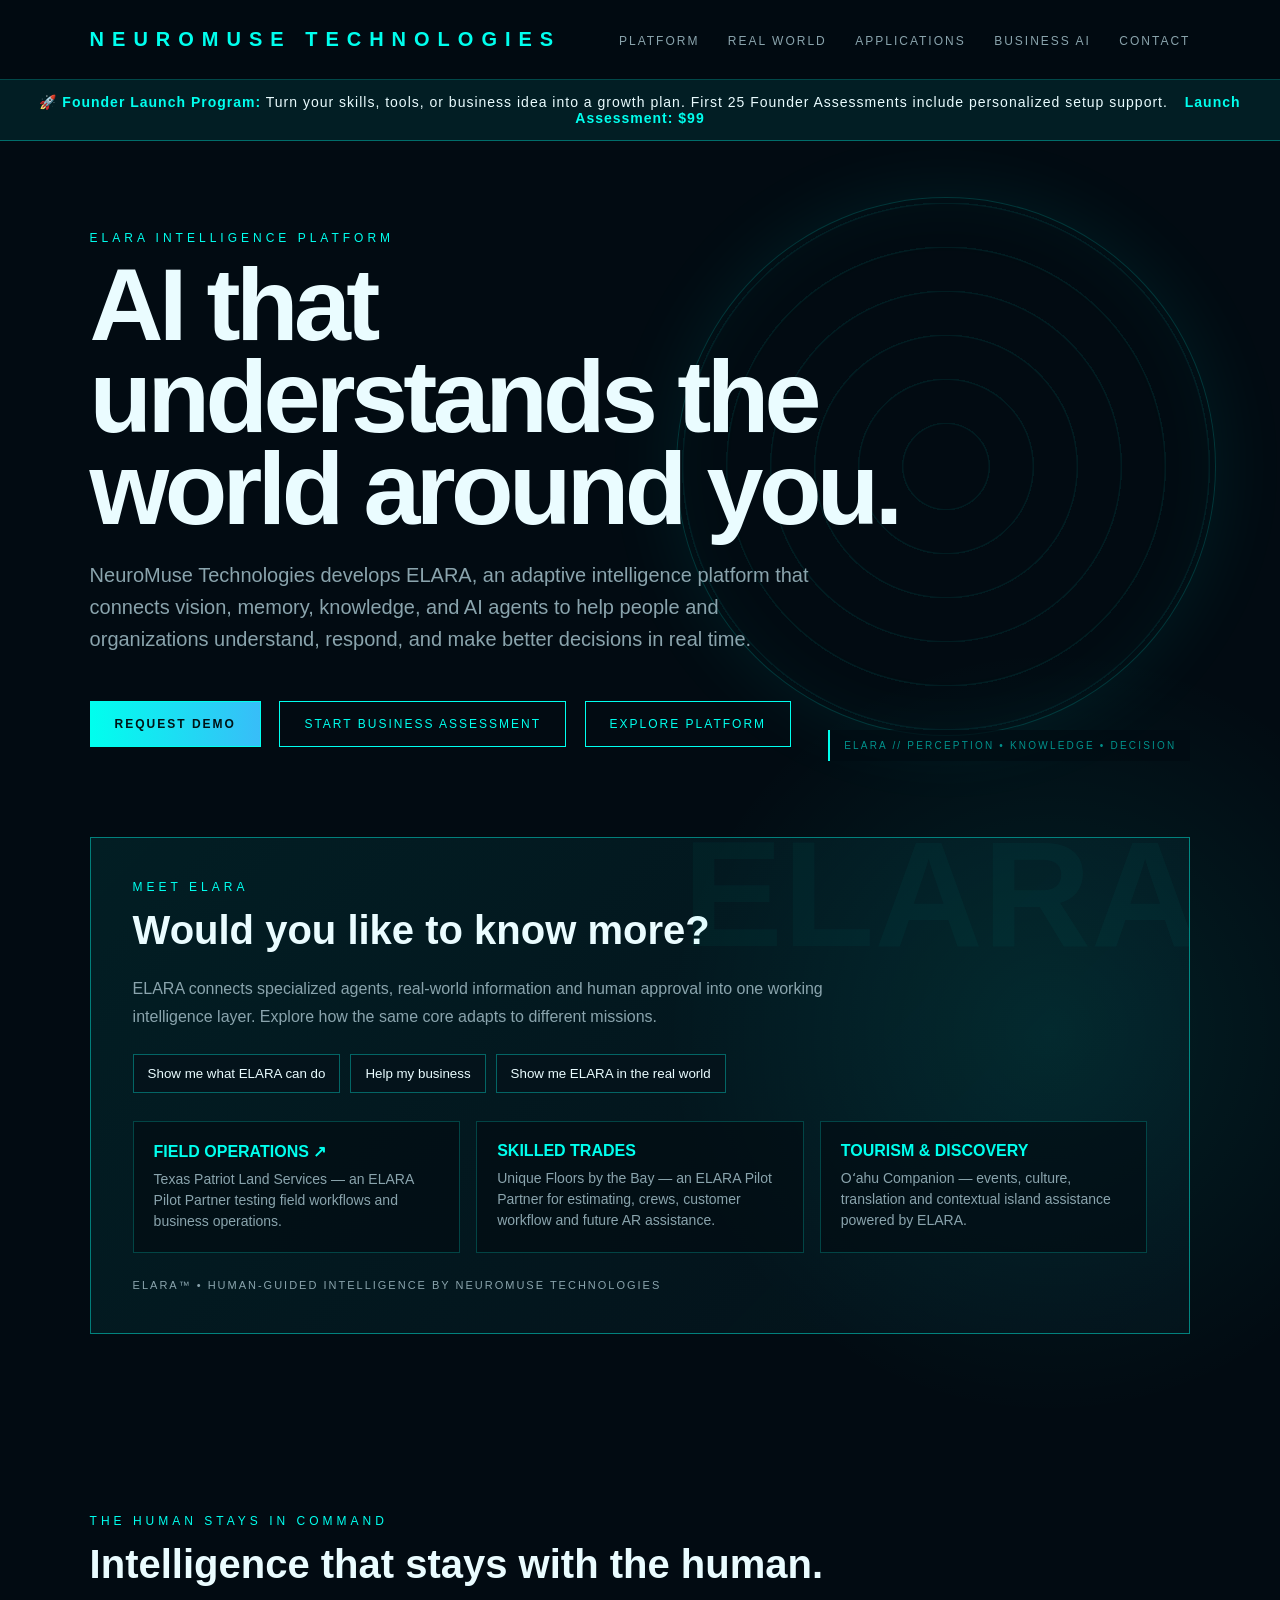
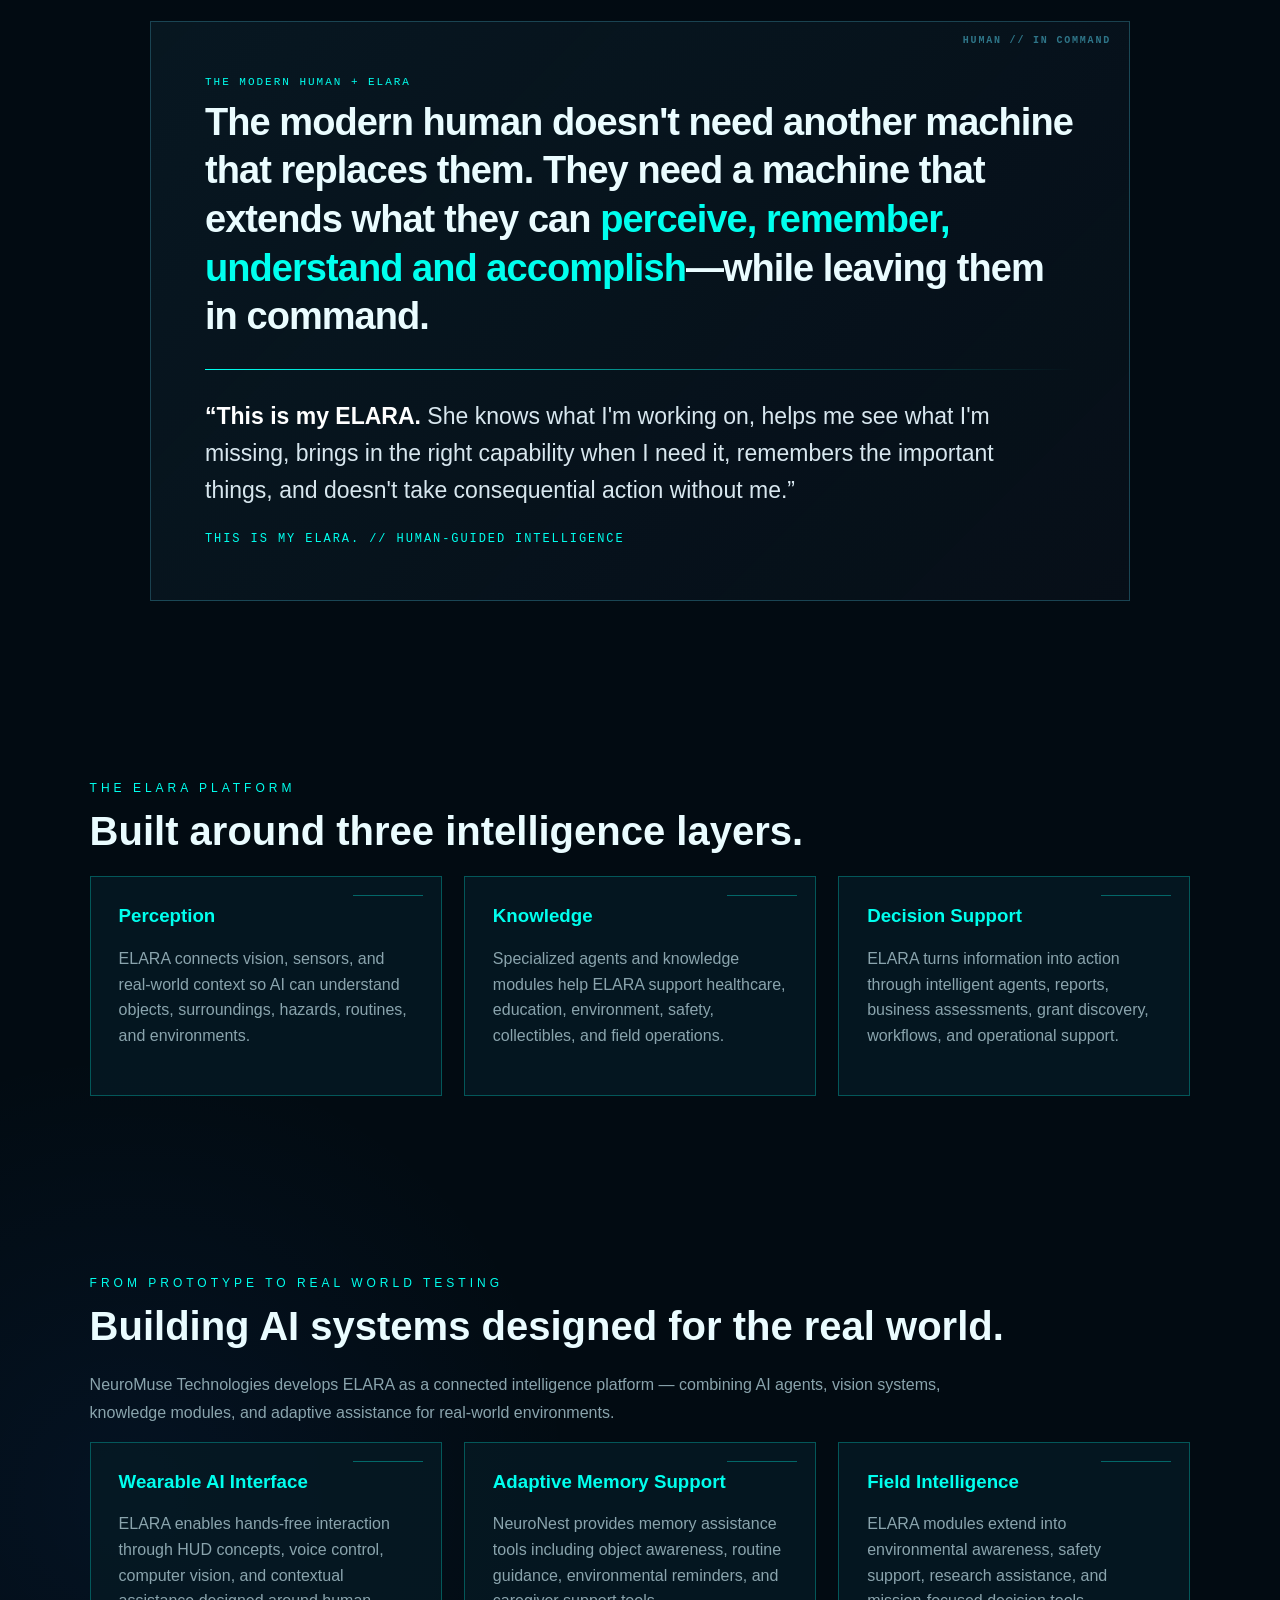
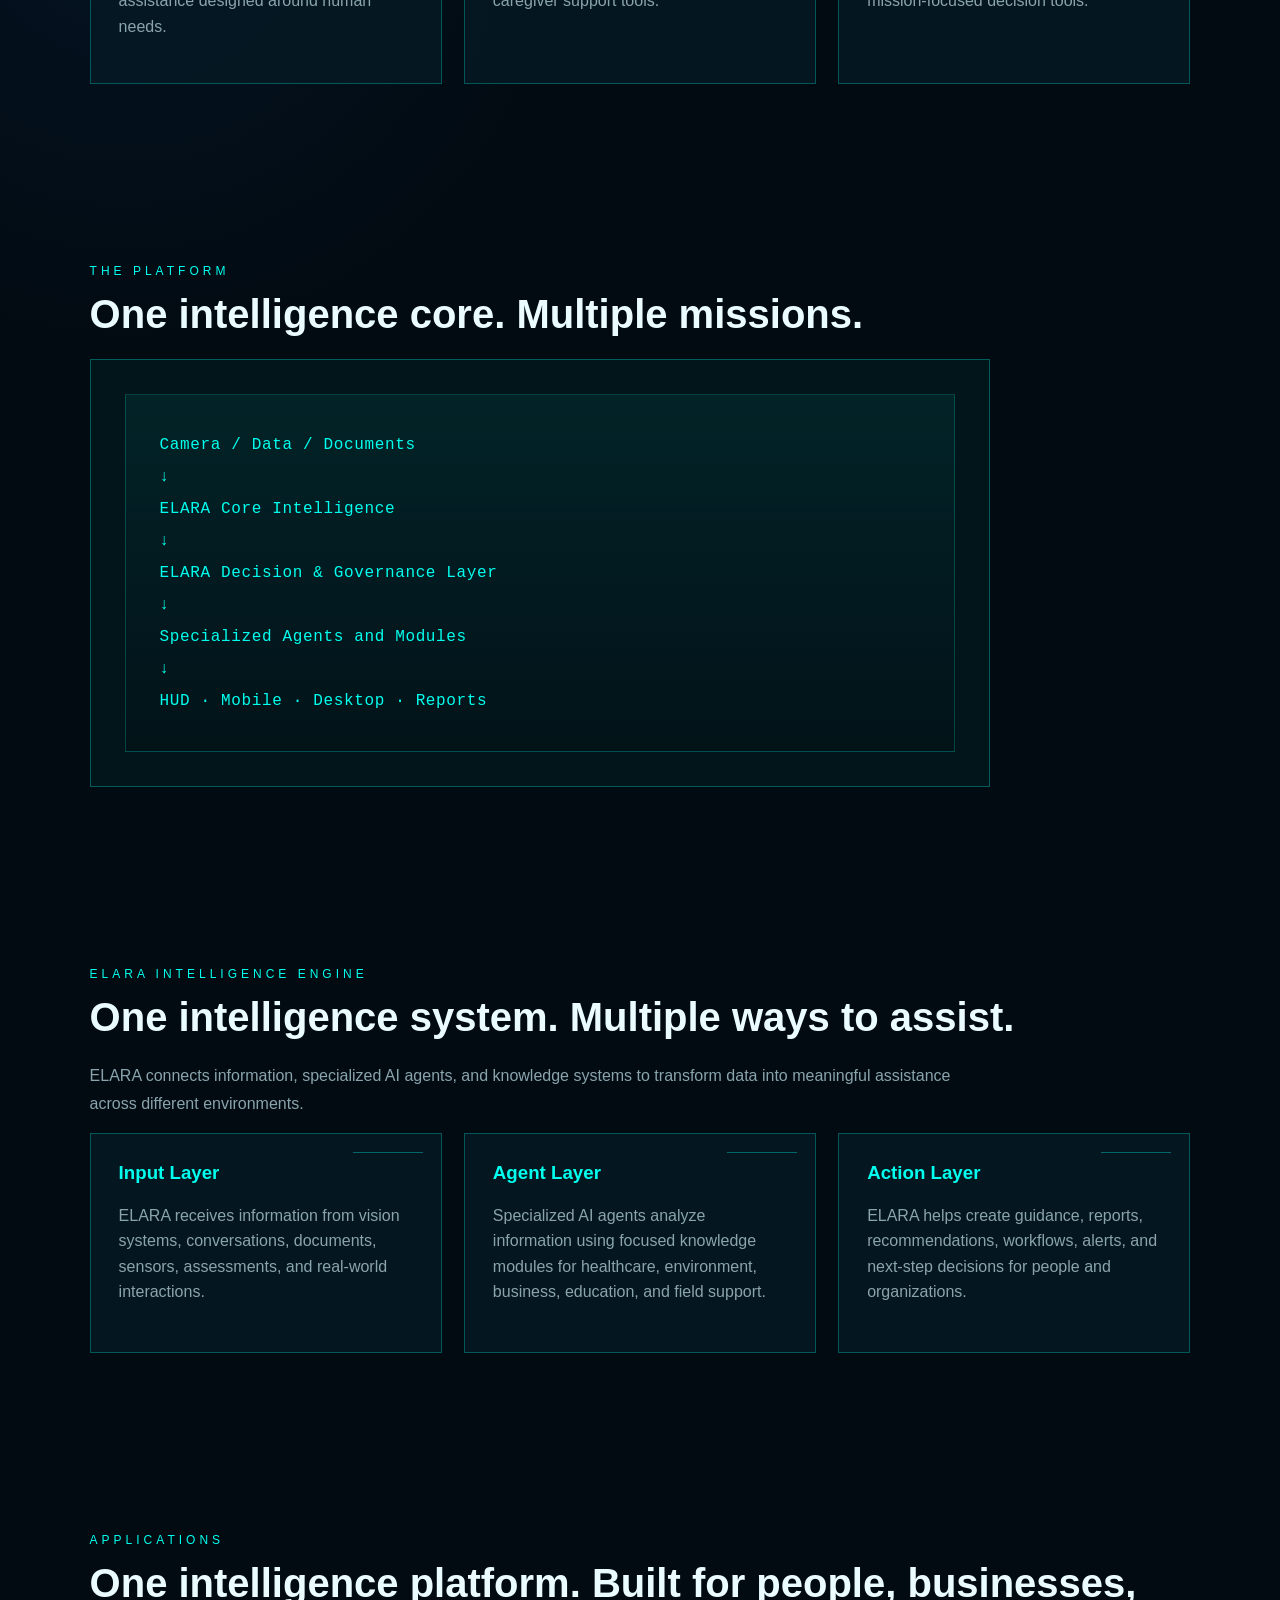
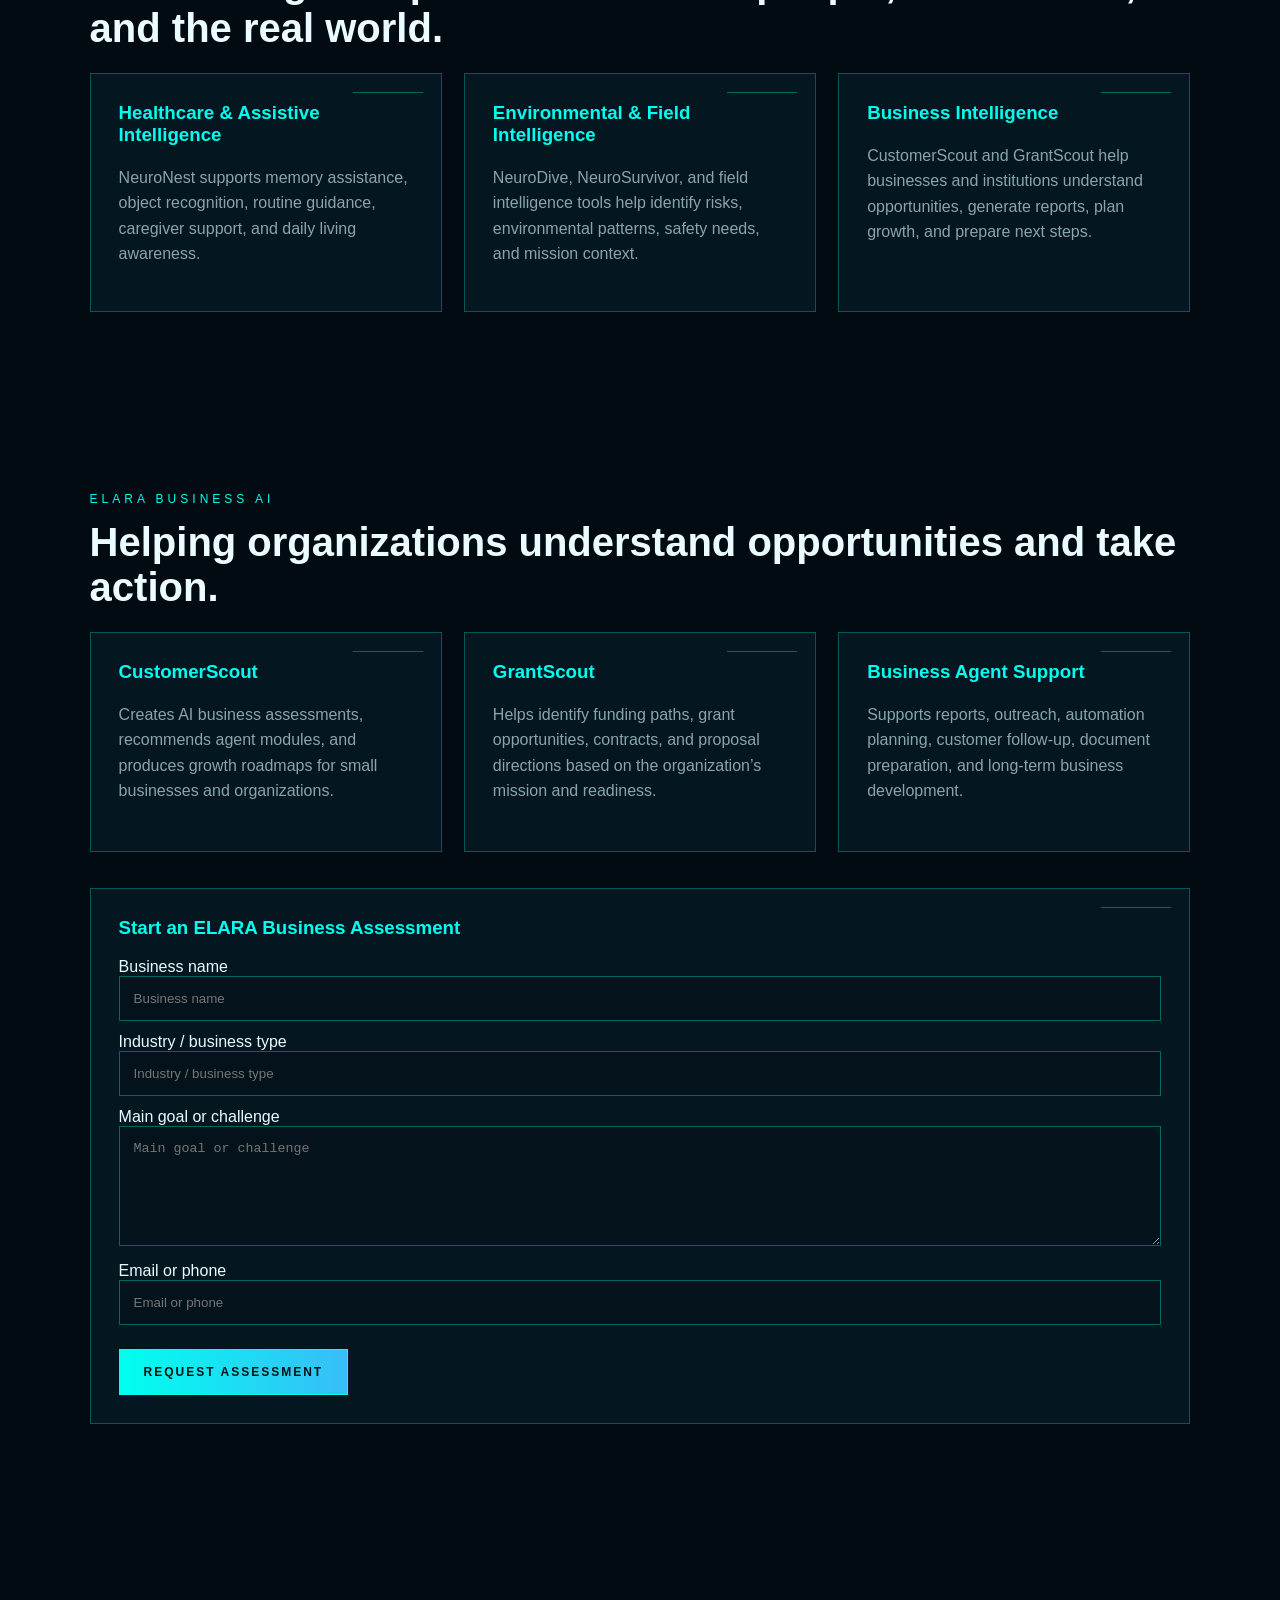
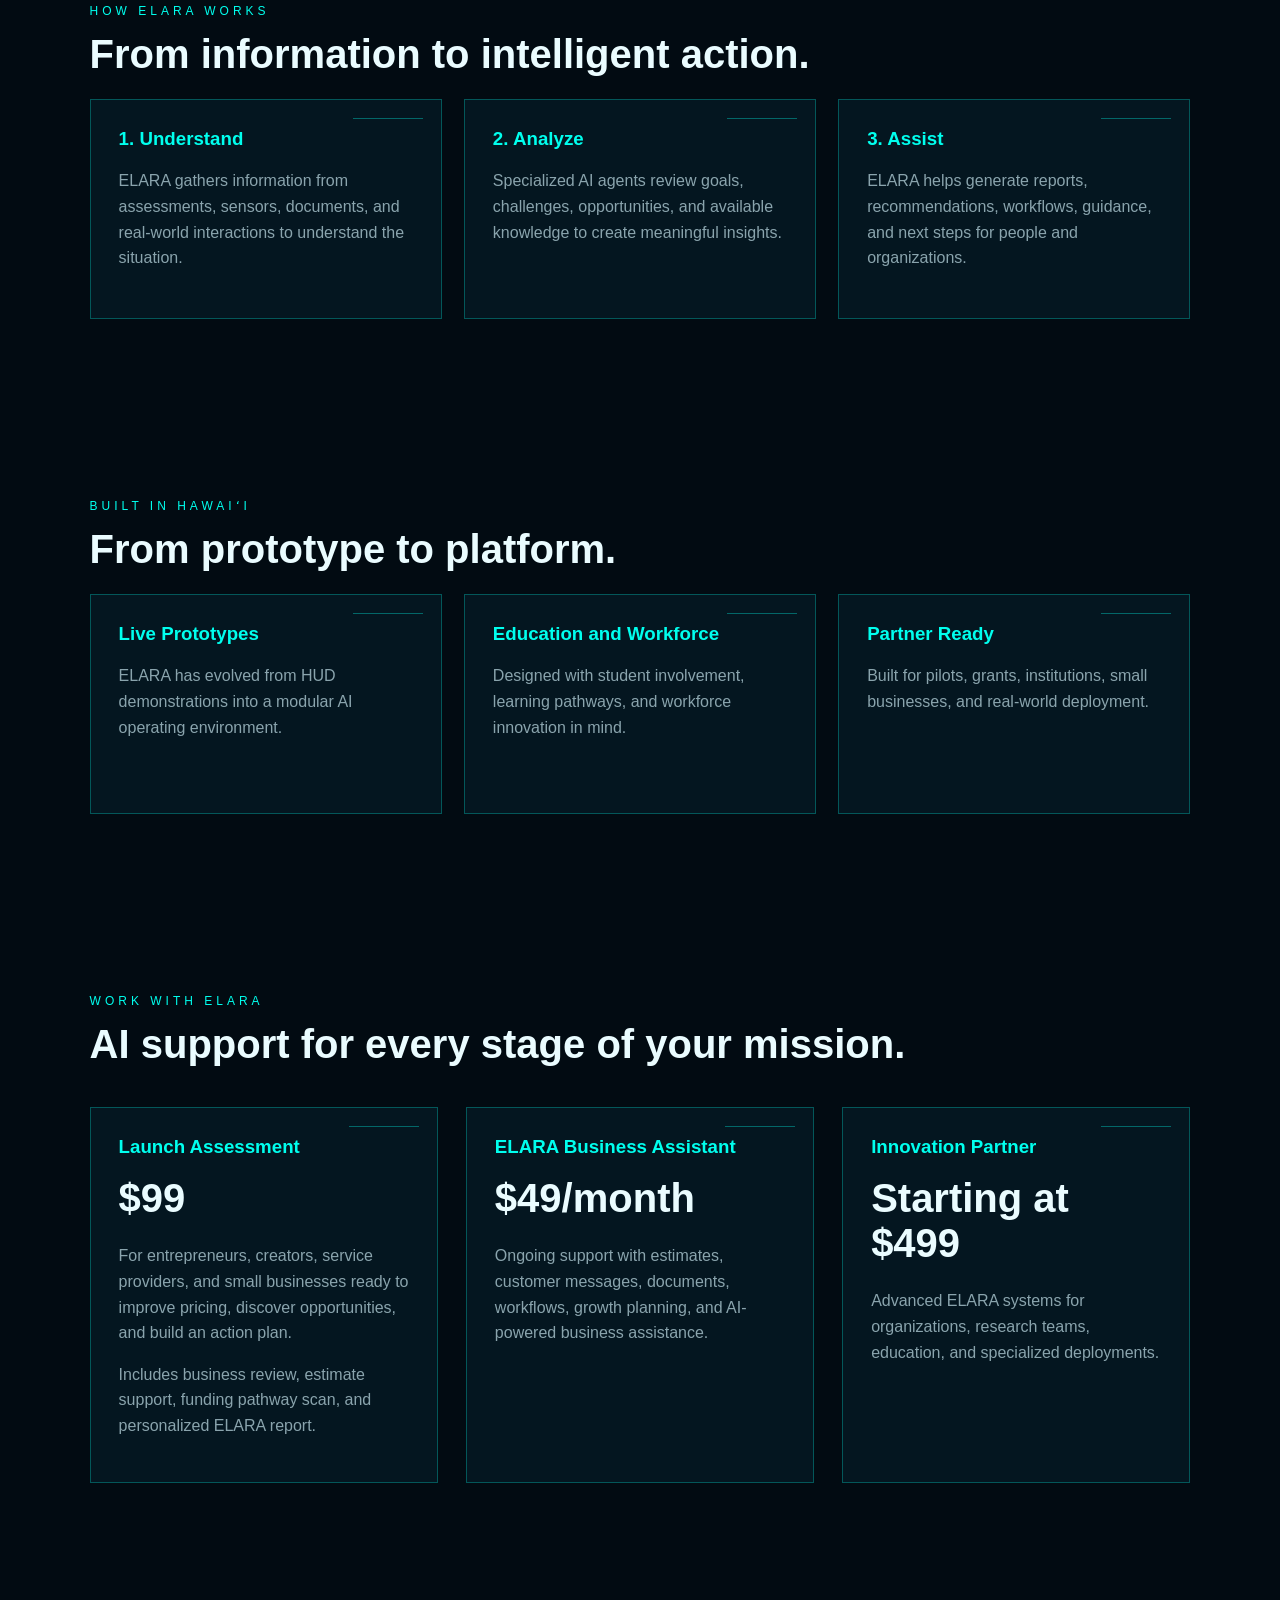
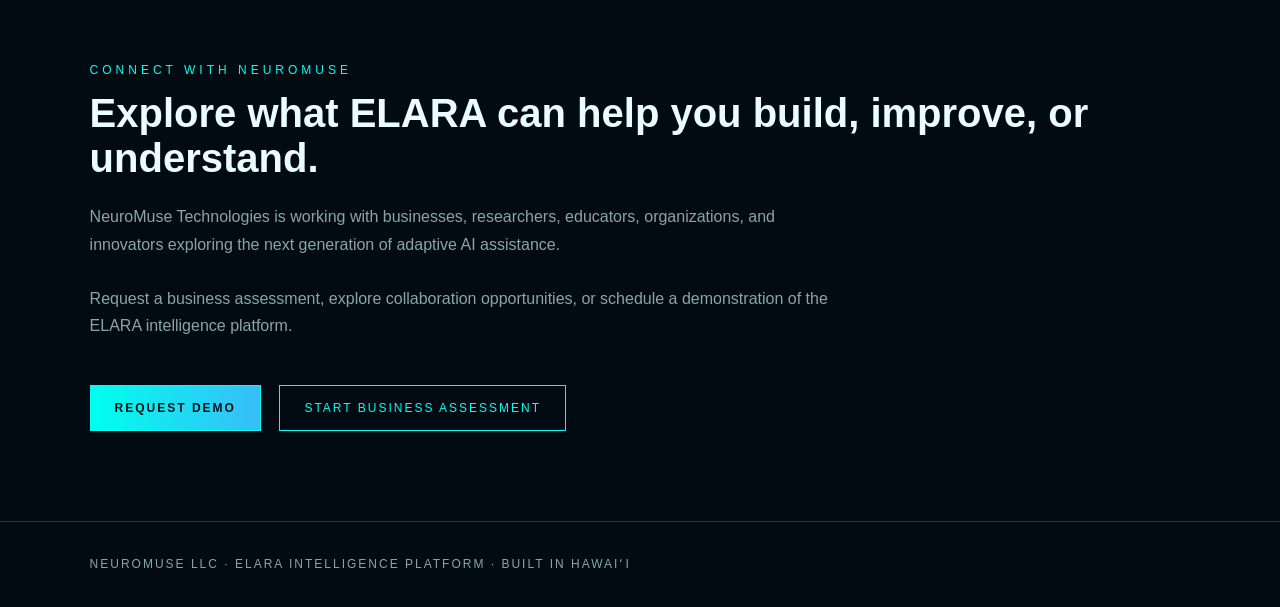
==== index.html @ 148433f9 "Fix NeuroMuse preview rendering artifacts" ====
<!DOCTYPE html>
<html lang="en">
<head>
<meta charset="UTF-8">
<meta name="viewport" content="width=device-width, initial-scale=1.0">
<title>NeuroMuse | ELARA Intelligence Platform</title>

<style>
:root {
  --bg:#020b12;
  --panel:#061923;
  --line:#00ffee;
  --text:#eafcff;
  --muted:#8aa4ad;
  --accent:#00ffee;
}

* {
  box-sizing:border-box;
}

body {
  margin:0;
  background:radial-gradient(circle at top,#082833,#020b12 55%);
  color:var(--text);
  font-family:Arial, sans-serif;
}

.launch-banner {
  background: rgba(0, 255, 238, 0.08);
  border-bottom: 1px solid rgba(0, 255, 238, 0.35);
  color: var(--text);
  padding: 14px 28px;
  font-size: 14px;
  letter-spacing: 1px;
  text-align: center;
}

.launch-banner strong {
  color: var(--accent);
}

.launch-banner a {
  color: var(--accent);
  margin-left: 12px;
  font-weight: 800;
  text-decoration: none;
}
  
header {
  padding:28px 7%;
  display:flex;
  justify-content:space-between;
  align-items:center;
  border-bottom:1px solid rgba(0,255,238,.25);
  background:rgba(2,11,18,.85);
  position:sticky;
  top:0;
  z-index:10;
}

.logo {
  color:var(--accent);
  font-weight:bold;
  letter-spacing:8px;
  font-size:20px;
}

nav a {
  color:var(--muted);
  text-decoration:none;
  margin-left:24px;
  font-size:12px;
  letter-spacing:2px;
}

section {
  padding:90px 7%;
}

.hero {
  min-height:80vh;
  display:flex;
  align-items:center;
}

.hero h1 {
  font-size:64px;
  line-height:1.05;
  max-width:900px;
  margin:0 0 24px;
}

.hero p {
  font-size:22px;
  color:var(--muted);
  max-width:780px;
  line-height:1.6;
}

.buttons {
  margin-top:34px;
}

.btn {
  display:inline-block;
  padding:15px 24px;
  border:1px solid var(--line);
  color:var(--accent);
  text-decoration:none;
  letter-spacing:2px;
  font-size:12px;
  margin-right:14px;
  margin-top:12px;
}

.btn.primary {
  background:linear-gradient(90deg,#00ffee,#38bdf8);
  color:#001316;
  font-weight:bold;
}

.eyebrow {
  color:var(--accent);
  letter-spacing:4px;
  font-size:12px;
  margin-bottom:14px;
}

h2 {
  font-size:40px;
  margin:0 0 22px;
}

.grid {
  display:grid;
  grid-template-columns:repeat(auto-fit,minmax(250px,1fr));
  gap:22px;
}

.cards {
  display: grid;
  grid-template-columns: repeat(3, 1fr);
  gap: 28px;
  margin-top: 40px;
}

@media (max-width: 900px) {
  .cards {
    grid-template-columns: 1fr;
  }
}
  
.card {
  background:rgba(6,25,35,.8);
  border:1px solid rgba(0,255,238,.28);
  padding:28px;
  min-height:220px;
}

.card h3 {
  color:var(--accent);
  margin-top:0;
}

.card p, .card li {
  color:var(--muted);
  line-height:1.6;
}

.platform {
  border:1px solid rgba(0,255,238,.3);
  padding:34px;
  background:rgba(0,255,238,.04);
  max-width:900px;
}

.flow {
  font-family:monospace;
  color:var(--accent);
  line-height:2;
  font-size:16px;
}

input, textarea {
  width:100%;
  padding:14px;
  margin-bottom:12px;
  background:#04131b;
  border:1px solid rgba(0,255,238,.35);
  color:white;
}

textarea {
  min-height:120px;
}

footer {
  padding:35px 7%;
  border-top:1px solid rgba(0,255,238,.25);
  color:var(--muted);
  font-size:12px;
  letter-spacing:2px;
}

@media(max-width:700px) {
  header{align-items:flex-start;gap:14px;flex-direction:column;padding:16px 5%}
  .logo{font-size:14px}
  nav{display:flex;width:100%;gap:8px;overflow-x:auto;padding-bottom:4px;scrollbar-width:none}
  nav::-webkit-scrollbar{display:none}
  nav a{flex:0 0 auto;font-size:10px;padding:8px 0}
  .launch-banner{padding:12px 5%;line-height:1.5}
  section{padding:64px 5%}
  .hero{min-height:68vh;padding-top:52px}
  .hero h1{font-size:clamp(44px,15vw,68px)}
  .buttons{display:flex;flex-direction:column;align-items:stretch;gap:10px}
  .btn{margin-right:0;text-align:center;width:100%;box-sizing:border-box}
}

/* ELARA public demo layer */
.elara-demo{margin:0 7% 90px;padding:42px;border:1px solid rgba(0,255,238,.45);background:linear-gradient(135deg,rgba(0,255,238,.08),rgba(56,189,248,.03));position:relative;overflow:hidden}
.elara-demo:before{content:"ELARA";position:absolute;right:-10px;top:-30px;font-size:150px;font-weight:900;color:rgba(0,255,238,.035)}
.elara-demo h2{max-width:760px}.elara-demo p{color:var(--muted);max-width:760px;line-height:1.7}
.elara-prompt{display:flex;gap:10px;flex-wrap:wrap;margin-top:24px}
.elara-chip{border:1px solid rgba(0,255,238,.35);background:#04131b;color:var(--text);padding:11px 14px;cursor:pointer}
.pilot-strip{display:grid;grid-template-columns:repeat(3,1fr);gap:16px;margin-top:28px}
.pilot{padding:20px;border:1px solid rgba(0,255,238,.22);background:rgba(2,11,18,.65)}
.pilot strong{display:block;color:var(--accent);margin-bottom:8px}.pilot{transition:.2s transform,.2s border-color}.pilot:hover{transform:translateY(-3px);border-color:rgba(0,255,238,.65)}.pilot span{color:var(--muted);font-size:14px;line-height:1.5}
.powered{font-size:11px;letter-spacing:2px;color:var(--muted);margin-top:26px}
@media(max-width:800px){.pilot-strip{grid-template-columns:1fr}.elara-demo{margin:0 4% 60px;padding:26px}}

/* Flagship visual upgrade */
body{background:
radial-gradient(circle at 82% 12%,rgba(0,255,238,.09),transparent 24rem),
radial-gradient(circle at 10% 36%,rgba(36,121,255,.07),transparent 28rem),var(--bg)}
.hero{position:relative;overflow:hidden;min-height:72vh;display:grid;align-items:center}
.hero:before{content:"";position:absolute;inset:8% 5% auto auto;width:min(42vw,560px);aspect-ratio:1;border:1px solid rgba(0,255,238,.18);border-radius:50%;box-shadow:0 0 80px rgba(0,255,238,.08),inset 0 0 80px rgba(0,255,238,.04);background:repeating-radial-gradient(circle,transparent 0 42px,rgba(0,255,238,.07) 43px 44px)}
.hero:after{content:"ELARA // PERCEPTION • KNOWLEDGE • DECISION";position:absolute;right:7%;bottom:11%;font-size:10px;letter-spacing:.22em;color:rgba(0,255,238,.55);padding:10px 14px;border-left:2px solid var(--accent);background:rgba(0,12,18,.72)}
.hero>div{position:relative;z-index:1;max-width:850px}
.hero h1{font-size:clamp(52px,8vw,108px);line-height:.9;letter-spacing:-.045em;max-width:900px}
.hero p{max-width:720px;font-size:clamp(16px,1.6vw,20px)}
.card{position:relative;overflow:hidden;transition:transform .22s ease,border-color .22s ease,background .22s ease}
.card:after{content:"";position:absolute;width:70px;height:1px;background:var(--accent);right:18px;top:18px;opacity:.35}
.card:hover{transform:translateY(-5px);border-color:rgba(0,255,238,.5);background:rgba(0,255,238,.035)}
.flow{font-family:ui-monospace,SFMono-Regular,Menlo,monospace;letter-spacing:.04em;background:linear-gradient(180deg,rgba(0,255,238,.06),rgba(0,0,0,.1));border:1px solid rgba(0,255,238,.2);padding:34px}
@media(max-width:800px){.hero:before{width:90vw;right:-45%;opacity:.55}.hero:after{display:none}.hero{min-height:65vh}}

    .human-manifesto{margin:34px auto 0;max-width:980px;padding:clamp(28px,5vw,54px);border:1px solid rgba(89,225,255,.24);background:linear-gradient(135deg,rgba(8,24,34,.92),rgba(8,16,26,.72));position:relative;overflow:hidden}.human-manifesto:before{content:"HUMAN // IN COMMAND";position:absolute;right:18px;top:14px;font:700 10px/1 monospace;letter-spacing:.18em;color:rgba(89,225,255,.48)}.manifesto-quote{font-size:clamp(22px,3.2vw,38px);line-height:1.28;font-weight:700;letter-spacing:-.025em;margin:10px 0 18px}.manifesto-quote em{font-style:normal;color:var(--accent)}.manifesto-rule{height:1px;background:linear-gradient(90deg,var(--accent),transparent);margin:28px 0}.my-elara{font-size:clamp(17px,2vw,23px);line-height:1.6;color:#d8e7ef;max-width:850px}.my-elara strong{color:#fff}.my-elara-signoff{margin-top:24px;font-family:monospace;letter-spacing:.16em;color:var(--accent);font-size:12px}.manifesto-kicker{font-family:monospace;letter-spacing:.18em;font-size:11px;color:var(--accent)}
</style>
</head>

<body>

<header>
  <div class="logo">NEUROMUSE TECHNOLOGIES</div>
  <nav>
    <a href="#platform">PLATFORM</a>
    <a href="#pilots">REAL WORLD</a>
    <a href="#applications">APPLICATIONS</a>
    <a href="#business">BUSINESS AI</a>
    <a href="#contact">CONTACT</a>
  </nav>
</header>

<div class="launch-banner">
  <strong>🚀 Founder Launch Program:</strong>
  Turn your skills, tools, or business idea into a growth plan.
  First 25 Founder Assessments include personalized setup support.
  <a href="#business">Launch Assessment: $99</a>
</div>
  
<section class="hero">
  <div>
    <div class="eyebrow">ELARA INTELLIGENCE PLATFORM</div>
    <h1>AI that understands the world around you.</h1>
    <p>
      NeuroMuse Technologies develops ELARA, an adaptive intelligence platform that connects vision,
      memory, knowledge, and AI agents to help people and organizations understand, respond, and
      make better decisions in real time.
    </p>

    <div class="buttons">
      <a class="btn primary" href="#contact">REQUEST DEMO</a>
<a class="btn" href="mailto:jesse@neuromusehq.com?subject=ELARA Founder Assessment Request&body=Hello NeuroMuse,%0D%0A%0D%0AI would like to request an ELARA Business Assessment.%0D%0A%0D%0ABusiness Name:%0D%0AIndustry / Business Type:%0D%0ALocation:%0D%0A%0D%0AAre you:%0D%0A[ ] Veteran%0D%0A[ ] Military Family%0D%0A[ ] Small Business%0D%0A[ ] Startup%0D%0A[ ] Nonprofit%0D%0A%0D%0ACurrent challenge:%0D%0A(customers, funding, marketing, growth, operations, contracts, permits, inventory, etc.)%0D%0A%0D%0AWhat would you like ELARA to help improve?%0D%0A%0D%0AThank you.">START BUSINESS ASSESSMENT</a>      <a class="btn" href="#platform">EXPLORE PLATFORM</a>
    </div>
  </div>
</section>

 <section class="elara-demo" id="demo">
  <div class="eyebrow">MEET ELARA</div>
  <h2>Would you like to know more?</h2>
  <p>ELARA connects specialized agents, real-world information and human approval into one working intelligence layer. Explore how the same core adapts to different missions.</p>
  <div class="elara-prompt">
    <button class="elara-chip" onclick="document.getElementById('applications').scrollIntoView()">Show me what ELARA can do</button>
    <button class="elara-chip" onclick="document.getElementById('business').scrollIntoView()">Help my business</button>
    <button class="elara-chip" onclick="document.getElementById('pilots').scrollIntoView()">Show me ELARA in the real world</button>
  </div>
  <div class="pilot-strip" id="pilots">
    <a class="pilot" href="https://neto21oh.github.io/texas-patriot-land-services/" target="_blank" rel="noopener" style="text-decoration:none"><strong>FIELD OPERATIONS ↗</strong><span>Texas Patriot Land Services — an ELARA Pilot Partner testing field workflows and business operations.</span></a>
    <div class="pilot"><strong>SKILLED TRADES</strong><span>Unique Floors by the Bay — an ELARA Pilot Partner for estimating, crews, customer workflow and future AR assistance.</span></div>
    <div class="pilot"><strong>TOURISM & DISCOVERY</strong><span>Oʻahu Companion — events, culture, translation and contextual island assistance powered by ELARA.</span></div>
  </div>
  <div class="powered">ELARA™ • HUMAN-GUIDED INTELLIGENCE BY NEUROMUSE TECHNOLOGIES</div>
</section>


<section id="human-command">
  <div class="eyebrow">THE HUMAN STAYS IN COMMAND</div>
  <h2>Intelligence that stays with the human.</h2>
  <div class="human-manifesto">
    <div class="manifesto-kicker">THE MODERN HUMAN + ELARA</div>
    <div class="manifesto-quote">The modern human doesn't need another machine that replaces them. They need a machine that extends what they can <em>perceive, remember, understand and accomplish</em>—while leaving them in command.</div>
    <div class="manifesto-rule"></div>
    <div class="my-elara"><strong>“This is my ELARA.</strong> She knows what I'm working on, helps me see what I'm missing, brings in the right capability when I need it, remembers the important things, and doesn't take consequential action without me.”</div>
    <div class="my-elara-signoff">THIS IS MY ELARA. // HUMAN-GUIDED INTELLIGENCE</div>
  </div>
</section>

<section id="pillars">
  <div class="eyebrow">THE ELARA PLATFORM</div>
  <h2>Built around three intelligence layers.</h2>

  <div class="grid">
    <div class="card">
      <h3>Perception</h3>
      <p>
        ELARA connects vision, sensors, and real-world context so AI can understand
        objects, surroundings, hazards, routines, and environments.
      </p>
    </div>

    <div class="card">
      <h3>Knowledge</h3>
      <p>
        Specialized agents and knowledge modules help ELARA support healthcare,
        education, environment, safety, collectibles, and field operations.
      </p>
    </div>

    <div class="card">
      <h3>Decision Support</h3>
      <p>
        ELARA turns information into action through intelligent agents, reports, 
        business assessments, grant discovery, workflows, and operational support.
      </p>
    </div>
  </div>
</section>

<section id="prototype">
  <div class="eyebrow">FROM PROTOTYPE TO REAL WORLD TESTING</div>

  <h2>Building AI systems designed for the real world.</h2>

  <p style="color:var(--muted); max-width:900px; line-height:1.7;">
    NeuroMuse Technologies develops ELARA as a connected intelligence platform —
    combining AI agents, vision systems, knowledge modules, and adaptive assistance
    for real-world environments.
  </p>

  <div class="grid">

    <div class="card">
      <h3>Wearable AI Interface</h3>
      <p>
        ELARA enables hands-free interaction through HUD concepts, voice control,
        computer vision, and contextual assistance designed around human needs.
      </p>
    </div>


    <div class="card">
      <h3>Adaptive Memory Support</h3>
      <p>
        NeuroNest provides memory assistance tools including object awareness,
        routine guidance, environmental reminders, and caregiver support tools.
      </p>
    </div>


    <div class="card">
      <h3>Field Intelligence</h3>
      <p>
        ELARA modules extend into environmental awareness, safety support,
        research assistance, and mission-focused decision tools.
      </p>
    </div>

  </div>
</section>
  
<section id="platform">
  <div class="eyebrow">THE PLATFORM</div>
  <h2>One intelligence core. Multiple missions.</h2>

  <div class="platform">
    <div class="flow">
      Camera / Data / Documents<br>
      ↓<br>
      ELARA Core Intelligence<br>
      ↓<br>
      ELARA Decision & Governance Layer<br>
      ↓<br>
      Specialized Agents and Modules<br>
      ↓<br>
      HUD · Mobile · Desktop · Reports
    </div>
  </div>
</section>

<section id="engine">
  <div class="eyebrow">ELARA INTELLIGENCE ENGINE</div>

  <h2>One intelligence system. Multiple ways to assist.</h2>

  <p style="color:var(--muted); max-width:900px; line-height:1.7;">
    ELARA connects information, specialized AI agents, and knowledge systems
    to transform data into meaningful assistance across different environments.
  </p>

  <div class="grid">

    <div class="card">
      <h3>Input Layer</h3>
      <p>
        ELARA receives information from vision systems, conversations,
        documents, sensors, assessments, and real-world interactions.
      </p>
    </div>


    <div class="card">
      <h3>Agent Layer</h3>
      <p>
        Specialized AI agents analyze information using focused knowledge
        modules for healthcare, environment, business, education, and field support.
      </p>
    </div>


    <div class="card">
      <h3>Action Layer</h3>
      <p>
        ELARA helps create guidance, reports, recommendations, workflows,
        alerts, and next-step decisions for people and organizations.
      </p>
    </div>

  </div>
</section>
  
<section id="applications">
  <div class="eyebrow">APPLICATIONS</div>
<h2>One intelligence platform. Built for people, businesses, and the real world.</h2> 
  <div class="grid">
    <div class="card">
    <h3>Healthcare & Assistive Intelligence</h3>      
      <p>
        NeuroNest supports memory assistance, object recognition, routine guidance,
        caregiver support, and daily living awareness.
      </p>
    </div>

    <div class="card">
      <h3>Environmental & Field Intelligence</h3>
      <p>
        NeuroDive, NeuroSurvivor, and field intelligence tools help identify risks,
        environmental patterns, safety needs, and mission context.
      </p>
    </div>

    <div class="card">
      <h3>Business Intelligence</h3>
      <p>
        CustomerScout and GrantScout help businesses and institutions understand
        opportunities, generate reports, plan growth, and prepare next steps.
      </p>
    </div>
  </div>
</section>

<section id="business">
  <div class="eyebrow">ELARA BUSINESS AI</div>
  <h2>Helping organizations understand opportunities and take action.</h2>

  <div class="grid">
    <div class="card">
      <h3>CustomerScout</h3>
      <p>
        Creates AI business assessments, recommends agent modules, and produces
        growth roadmaps for small businesses and organizations.
      </p>
    </div>

    <div class="card">
      <h3>GrantScout</h3>
      <p>
        Helps identify funding paths, grant opportunities, contracts, and proposal
        directions based on the organization’s mission and readiness.
      </p>
    </div>

    <div class="card">
      <h3>Business Agent Support</h3>
      <p>
        Supports reports, outreach, automation planning, customer follow-up,
        document preparation, and long-term business development.
      </p>
    </div>
  </div>

  <br><br>

  <div class="card">
    <h3>Start an ELARA Business Assessment</h3>
    <label for="bizName">Business name</label>
    <input id="bizName" placeholder="Business name" autocomplete="organization">
    <label for="bizIndustry">Industry / business type</label>
    <input id="bizIndustry" placeholder="Industry / business type">
    <label for="bizGoal">Main goal or challenge</label>
    <textarea id="bizGoal" placeholder="Main goal or challenge"></textarea>
    <label for="bizContact">Email or phone</label>
    <input id="bizContact" placeholder="Email or phone" autocomplete="email">

    <button class="btn primary" type="button" onclick="sendAssessment()">REQUEST ASSESSMENT</button>
  </div>
</section>

<section id="workflow">

  <div class="eyebrow">HOW ELARA WORKS</div>

  <h2>From information to intelligent action.</h2>

  <div class="grid">

    <div class="card">
      <h3>1. Understand</h3>
      <p>
        ELARA gathers information from assessments, sensors, documents,
        and real-world interactions to understand the situation.
      </p>
    </div>


    <div class="card">
      <h3>2. Analyze</h3>
      <p>
        Specialized AI agents review goals, challenges, opportunities,
        and available knowledge to create meaningful insights.
      </p>
    </div>


    <div class="card">
      <h3>3. Assist</h3>
      <p>
        ELARA helps generate reports, recommendations, workflows,
        guidance, and next steps for people and organizations.
      </p>
    </div>

  </div>

</section>
  
<section>
  <div class="eyebrow">BUILT IN HAWAIʻI</div>
  <h2>From prototype to platform.</h2>

  <div class="grid">
    <div class="card">
      <h3>Live Prototypes</h3>
      <p>ELARA has evolved from HUD demonstrations into a modular AI operating environment.</p>
    </div>

    <div class="card">
      <h3>Education and Workforce</h3>
      <p>Designed with student involvement, learning pathways, and workforce innovation in mind.</p>
    </div>

    <div class="card">
      <h3>Partner Ready</h3>
      <p>Built for pilots, grants, institutions, small businesses, and real-world deployment.</p>
    </div>
  </div>
</section>

<section id="pricing">
  <div class="eyebrow">WORK WITH ELARA</div>

  <h2>AI support for every stage of your mission.</h2>

  <div class="cards">

    <div class="card">
      <h3>Launch Assessment</h3>
      <h2>$99</h2>
      <p>
        For entrepreneurs, creators, service providers, and small
        businesses ready to improve pricing, discover opportunities, and build an action plan.
      </p>
      <p>
        Includes business review, estimate support, funding pathway scan,
        and personalized ELARA report.
      </p>
    </div>

    <div class="card">
      <h3>ELARA Business Assistant</h3>
      <h2>$49/month</h2>
      <p>
        Ongoing support with estimates, customer messages, documents, workflows, 
        growth planning, and AI-powered business assistance.
      </p>
    </div>

    <div class="card">
      <h3>Innovation Partner</h3>
      <h2>Starting at $499</h2>
      <p>
        Advanced ELARA systems for organizations, research teams,
        education, and specialized deployments.
      </p>
    </div>

  </div>
</section>

<section id="contact">

  <div class="eyebrow">CONNECT WITH NEUROMUSE</div>

  <h2>Explore what ELARA can help you build, improve, or understand.</h2>

  <p style="color:var(--muted);max-width:760px;line-height:1.7;">
    NeuroMuse Technologies is working with businesses, researchers,
    educators, organizations, and innovators exploring the next generation
    of adaptive AI assistance.
    <br><br>
    Request a business assessment, explore collaboration opportunities,
    or schedule a demonstration of the ELARA intelligence platform.
  </p>


  <div class="buttons">

    <a class="btn primary"
       href="mailto:info@neuromusehq.com?subject=ELARA Demo Request">
       REQUEST DEMO
    </a>


<a class="btn"
href="mailto:clients@neuromusehq.com?subject=ELARA Business Assessment Request&body=Business Name:%0D%0A%0D%0ABusiness Type:%0D%0A%0D%0ALocation:%0D%0A%0D%0ACurrent Stage:%0D%0AIdea / Starting / Operating / Growing%0D%0A%0D%0AMilitary Connection (if applicable):%0D%0AActive Duty / Veteran / Military Spouse / None%0D%0A%0D%0AWhat do you need help with:%0D%0APricing and Estimates%0D%0AFinding Customers%0D%0AFunding Opportunities%0D%0ABusiness Setup%0D%0AMarketing%0D%0AAI Automation%0D%0A%0D%0AMain Challenge:%0D%0A%0D%0AWebsite or Social Media:%0D%0A%0D%0APhone/ Best Contact:">START BUSINESS ASSESSMENT</a>
  </div>

</section>

<footer>
  NEUROMUSE LLC · ELARA INTELLIGENCE PLATFORM · BUILT IN HAWAIʻI
</footer>

<script>
function sendAssessment() {
  const business = document.getElementById("bizName").value.trim();
  const industry = document.getElementById("bizIndustry").value.trim();
  const goal = document.getElementById("bizGoal").value.trim();
  const contact = document.getElementById("bizContact").value.trim();

  if (!business || !industry || !contact) {
    alert("Please enter business name, industry, and contact.");
    return;
  }

  const subject = "ELARA Business Assessment Request";
  const body =
    "Business: " + business + "\n" +
    "Industry: " + industry + "\n" +
    "Goal: " + goal + "\n" +
    "Contact: " + contact;

  window.location.href =
    "mailto:clients@neuromusehq.com?subject=" +
    encodeURIComponent(subject) +
    "&body=" + encodeURIComponent(body);
}
</script>

</body>
</html>
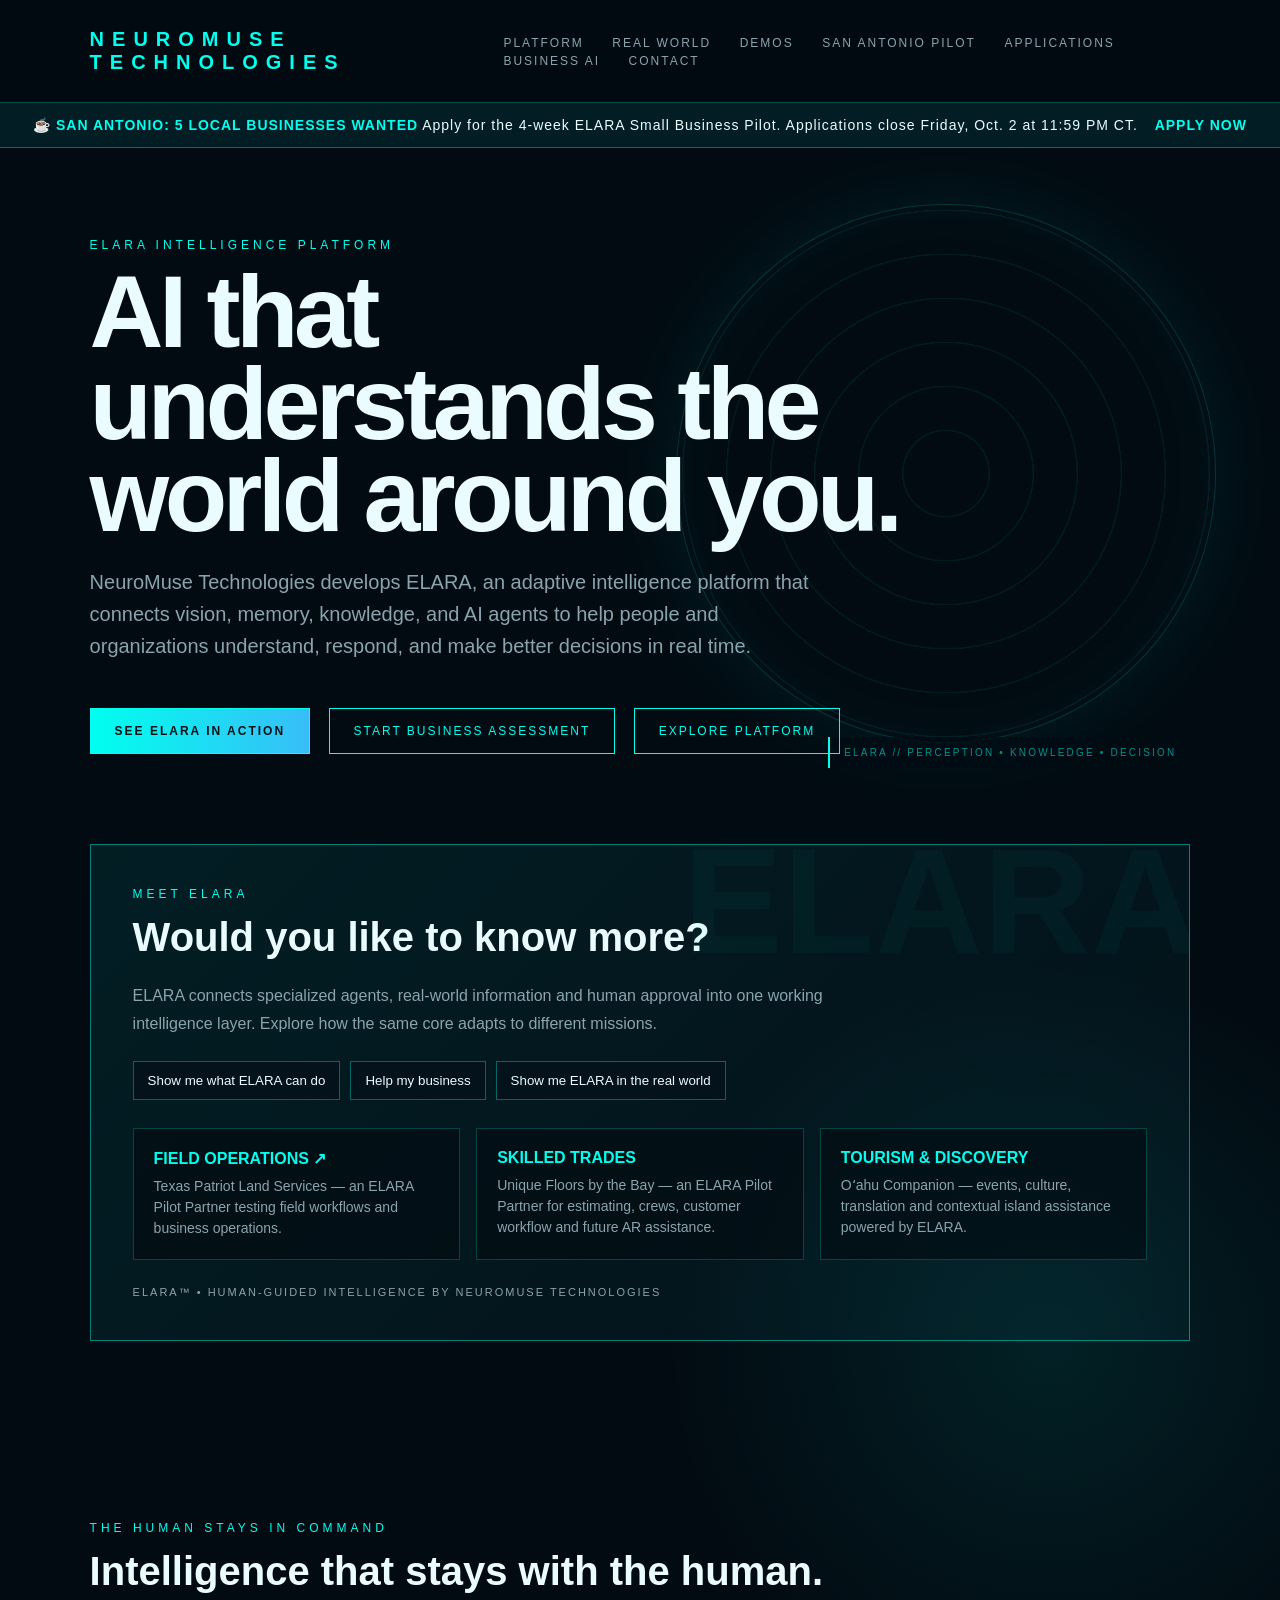
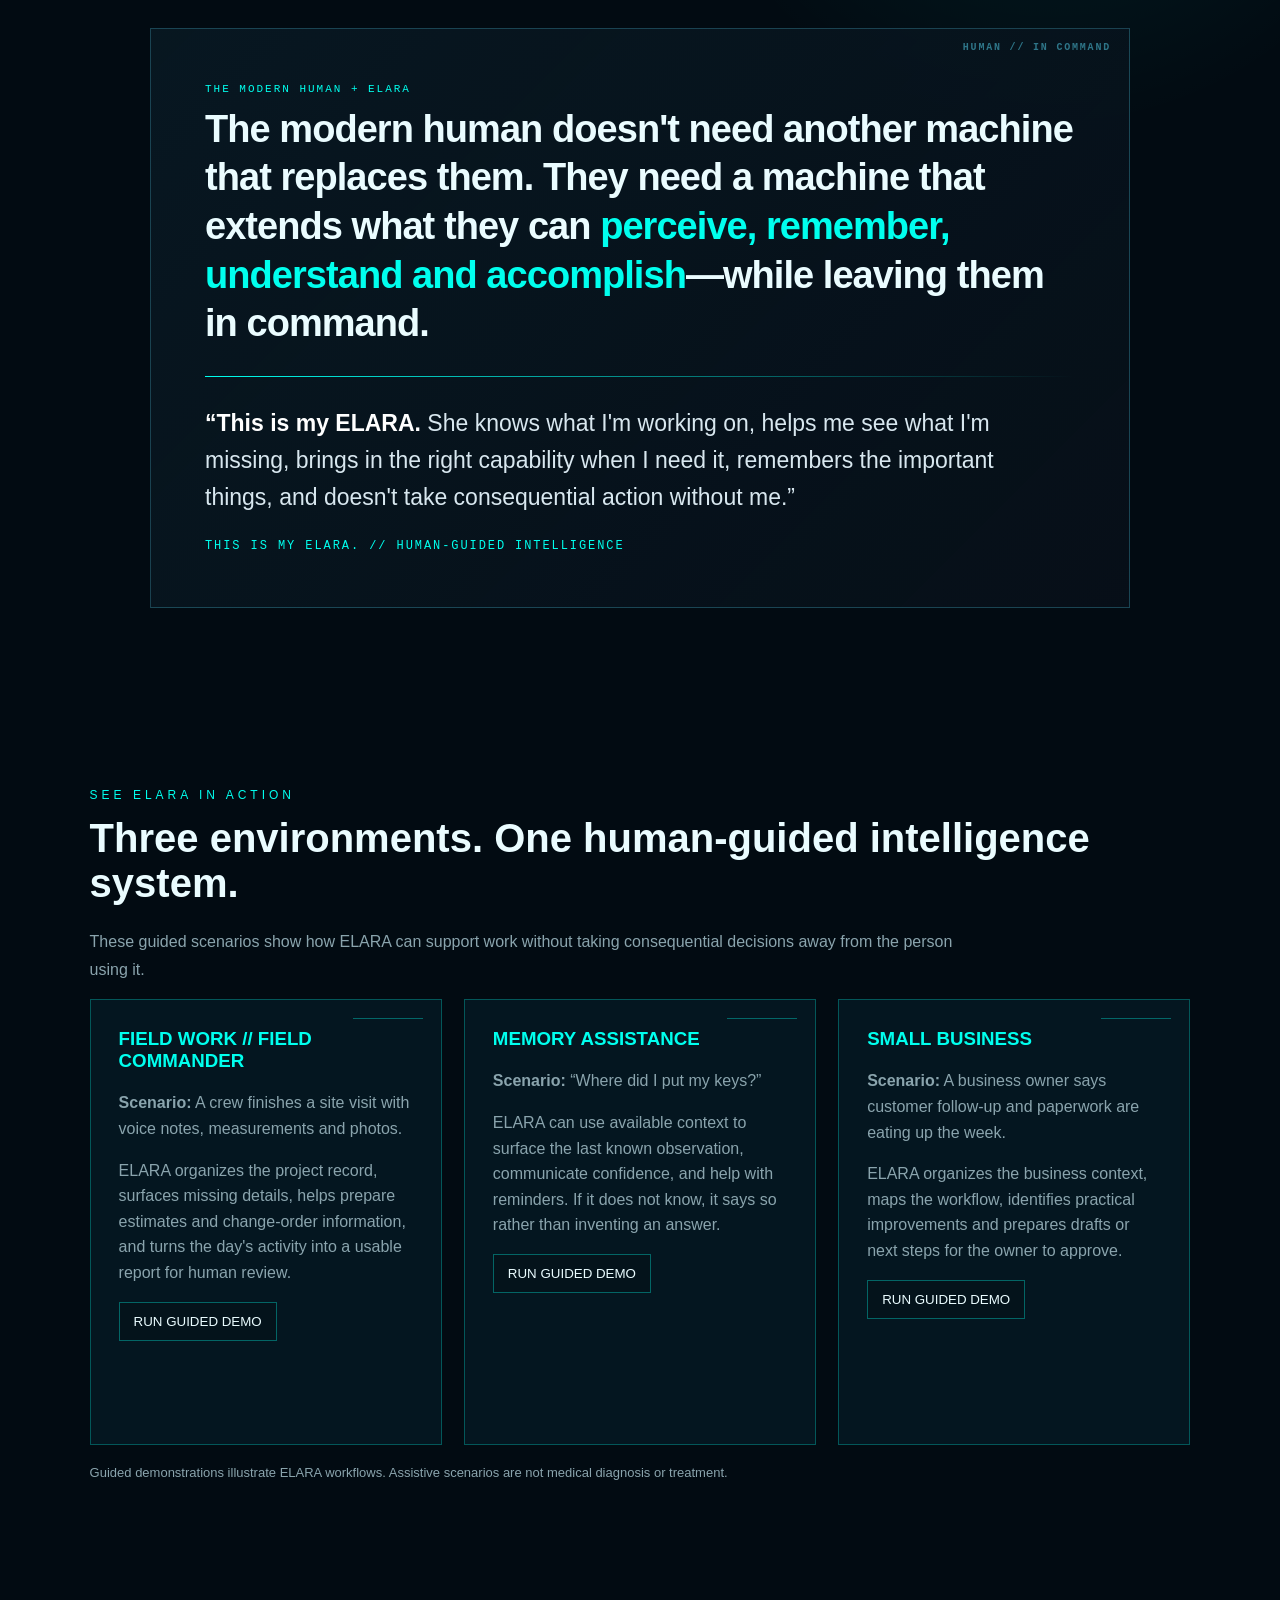
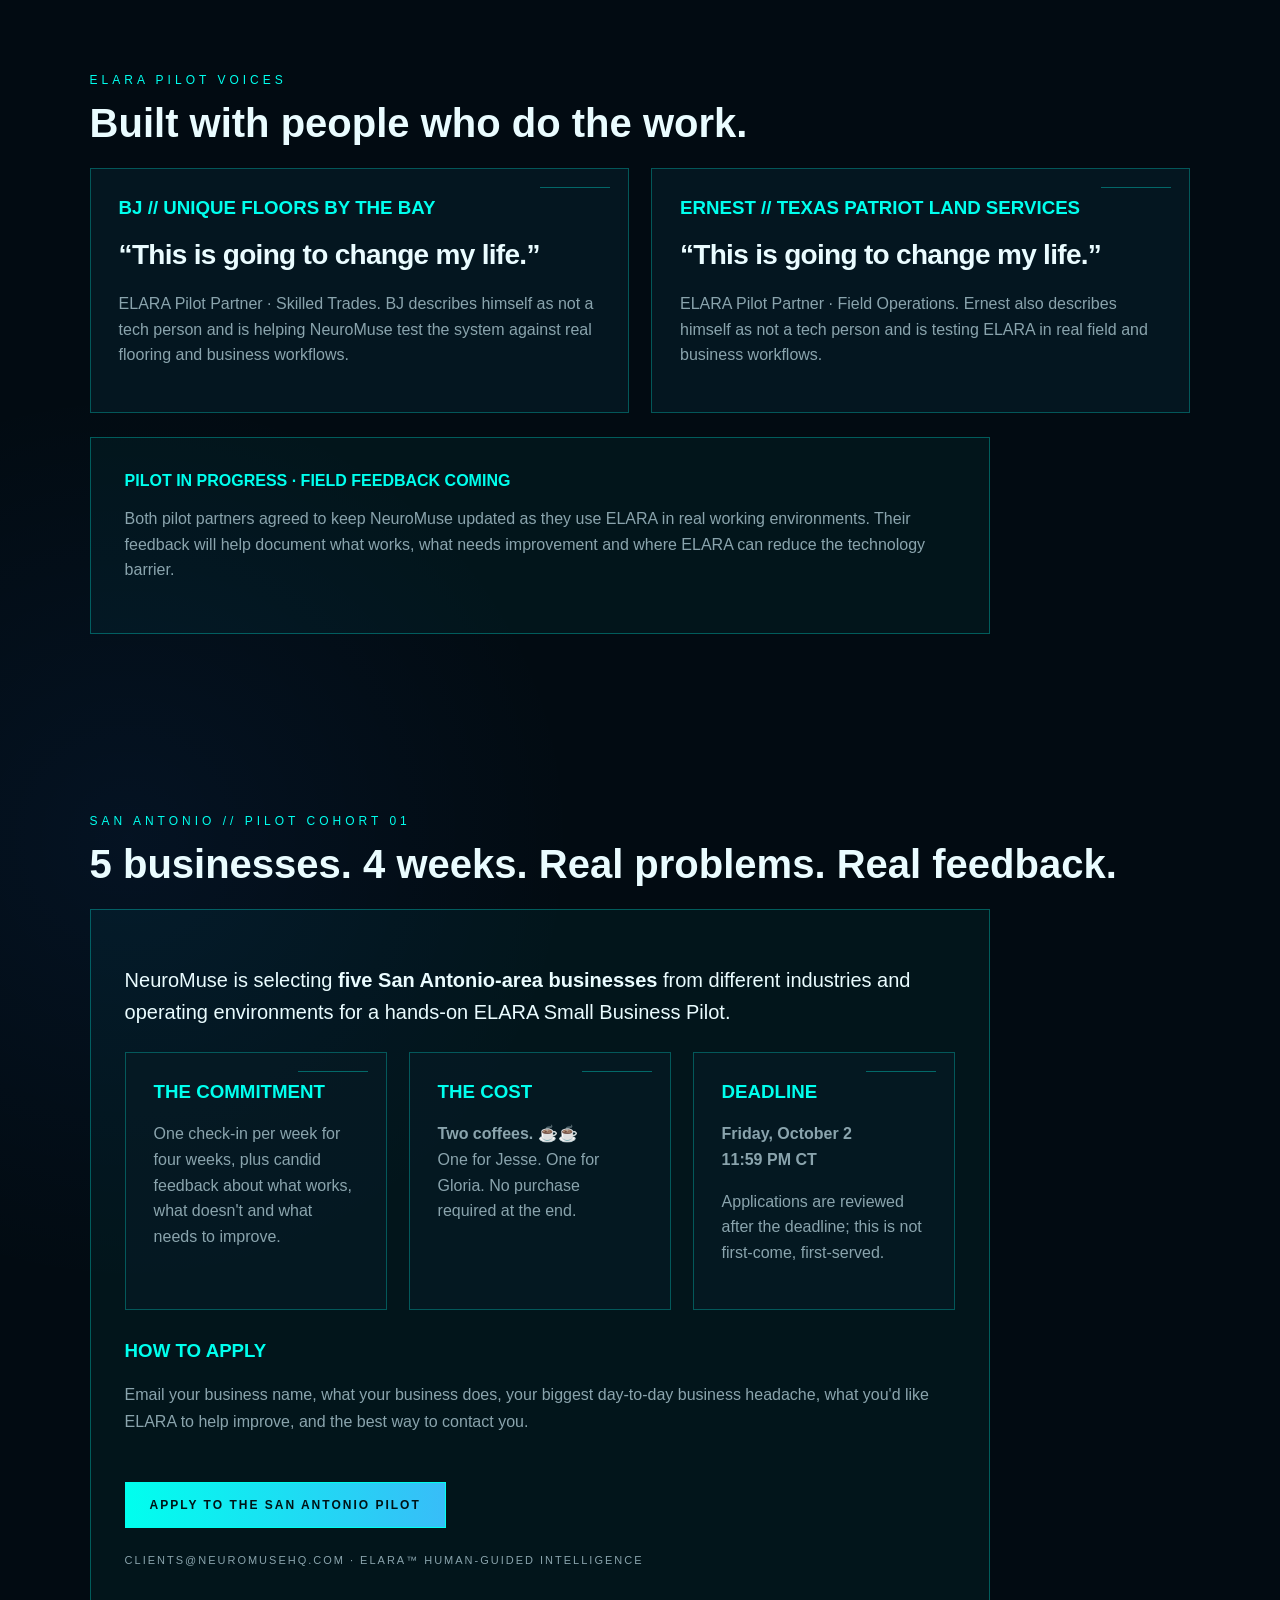
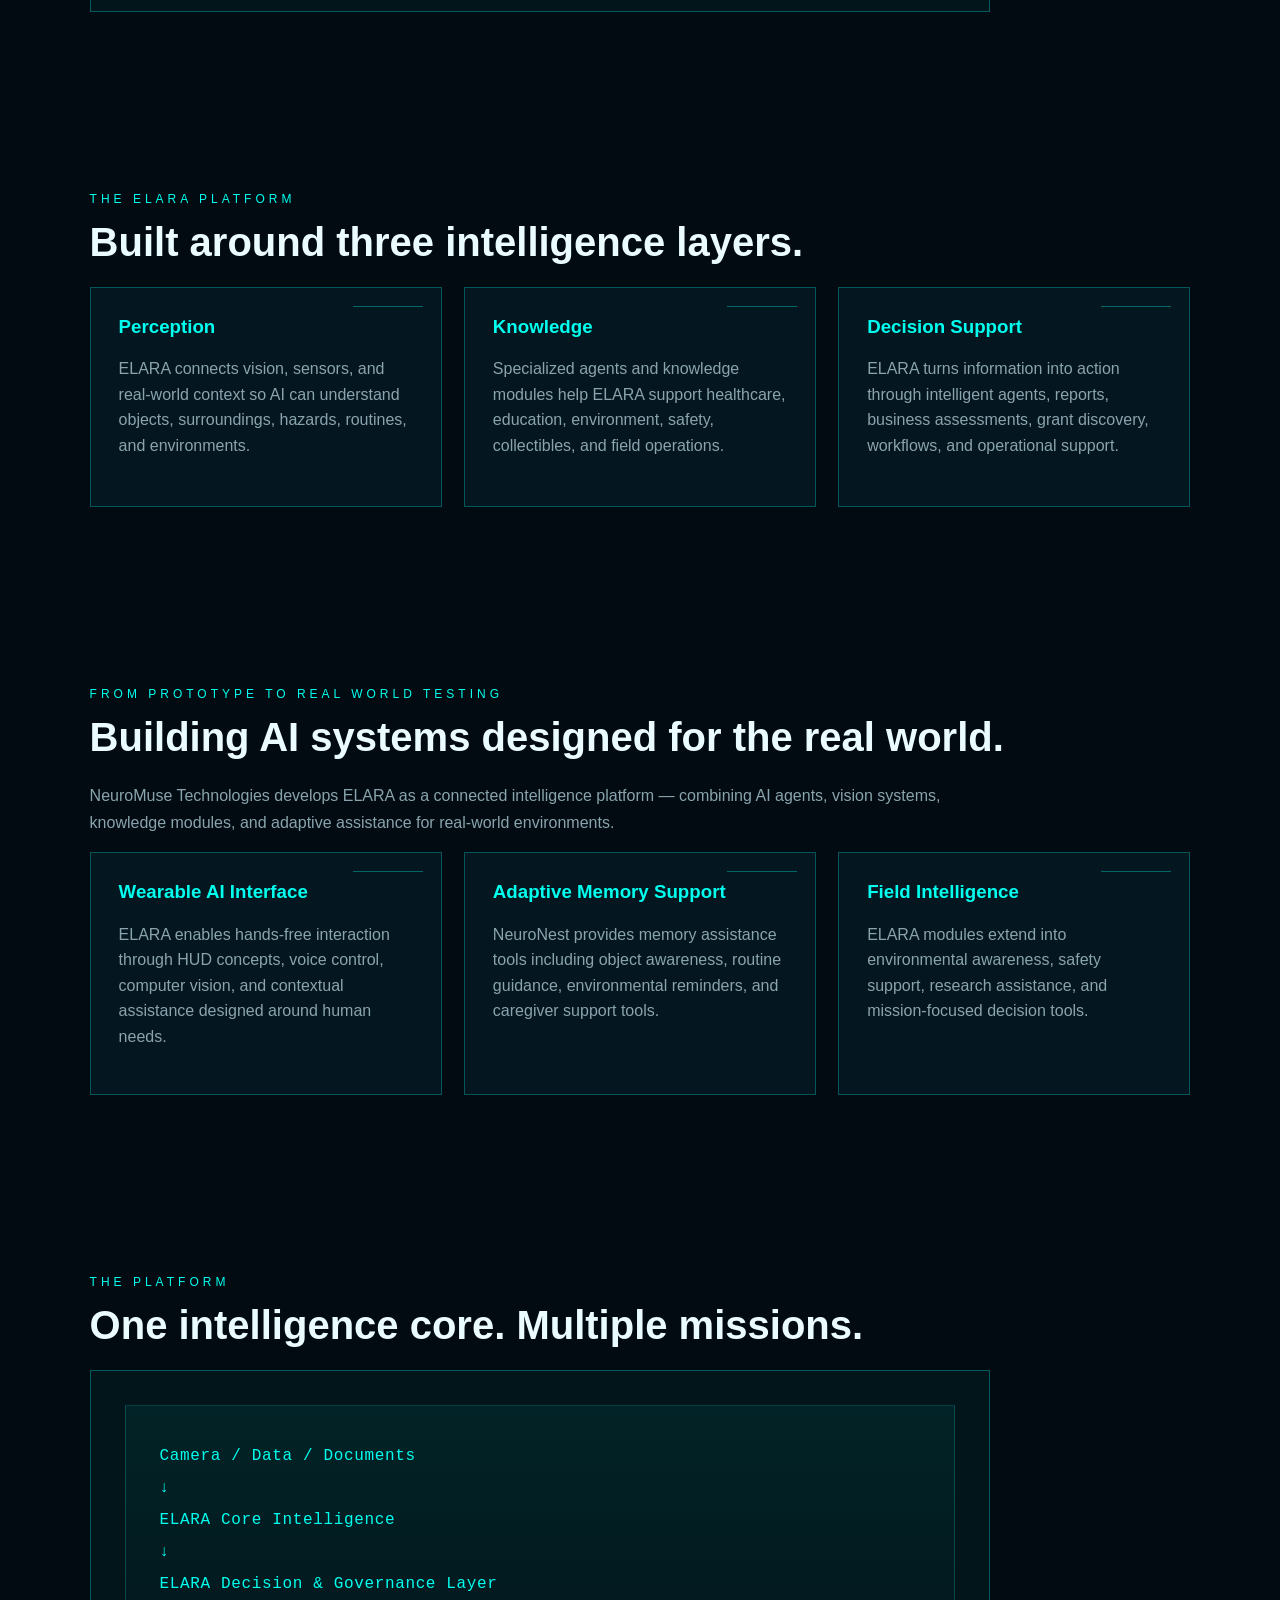
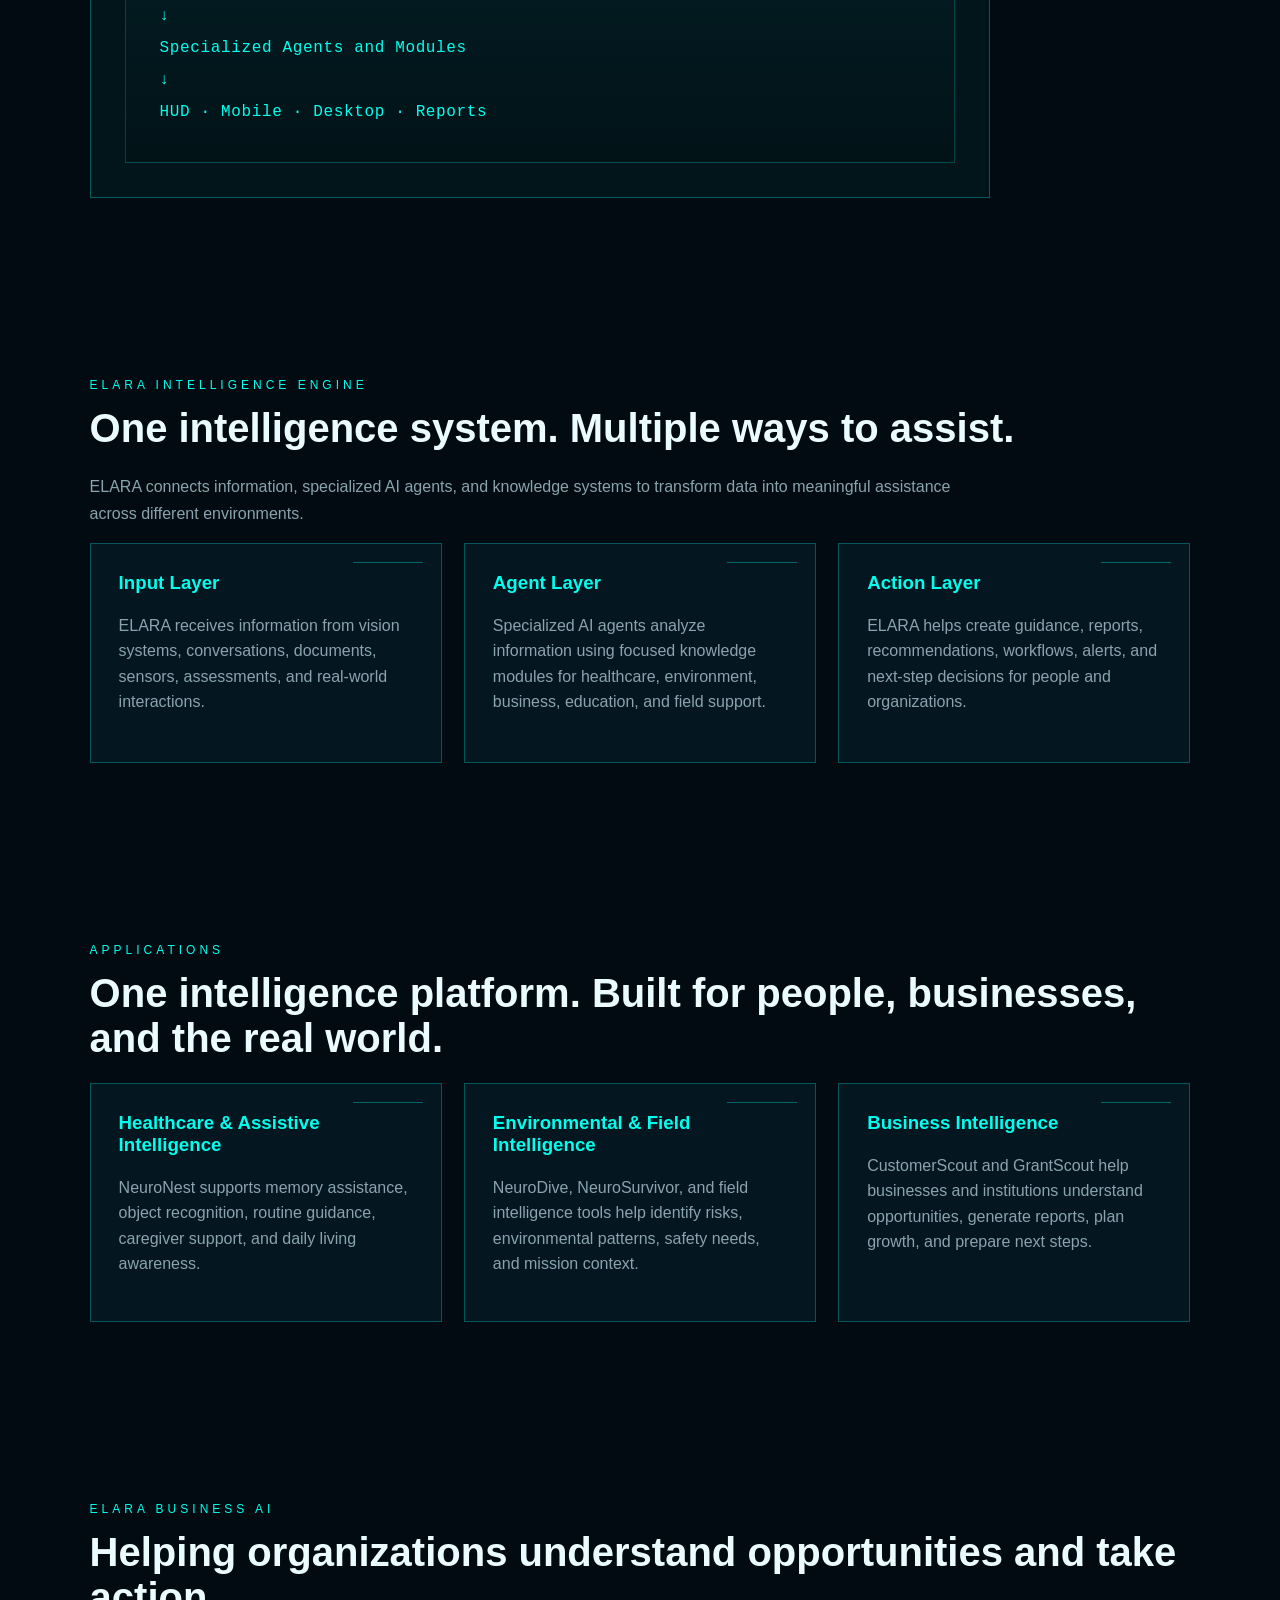
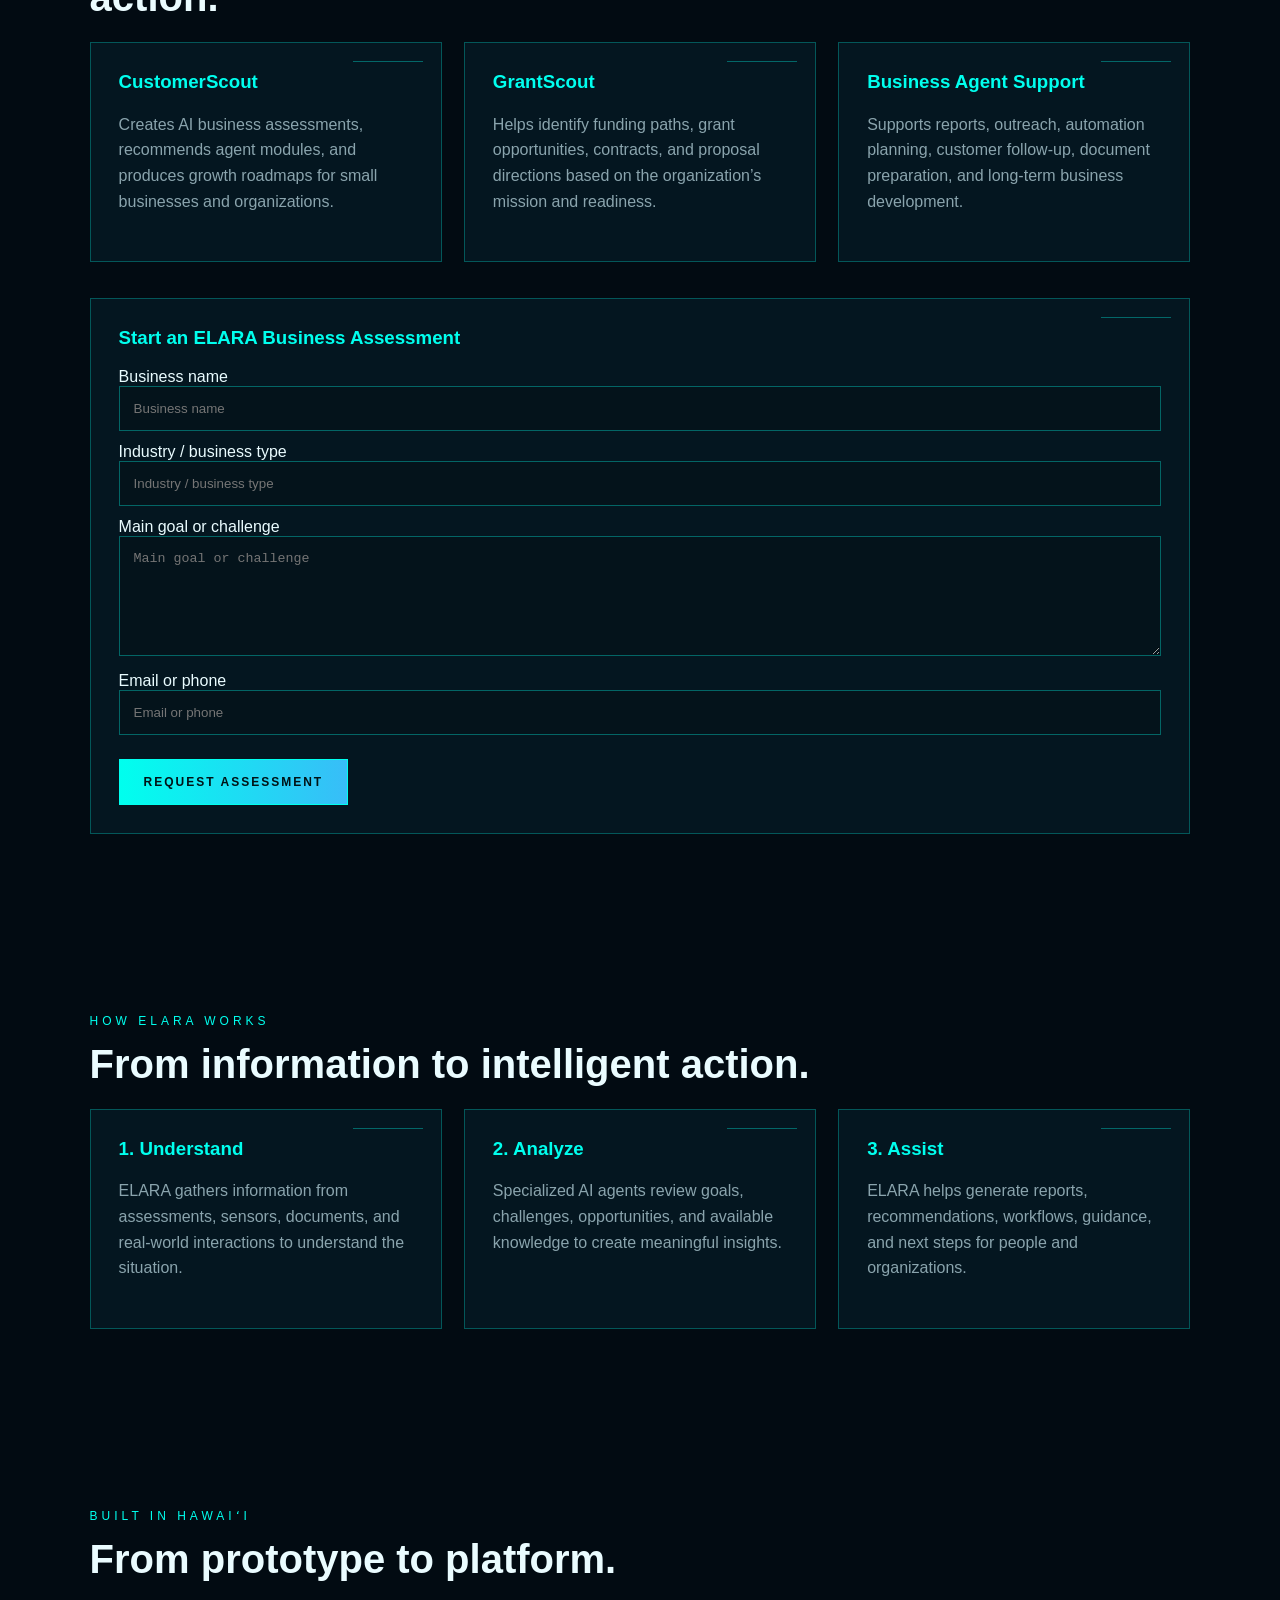
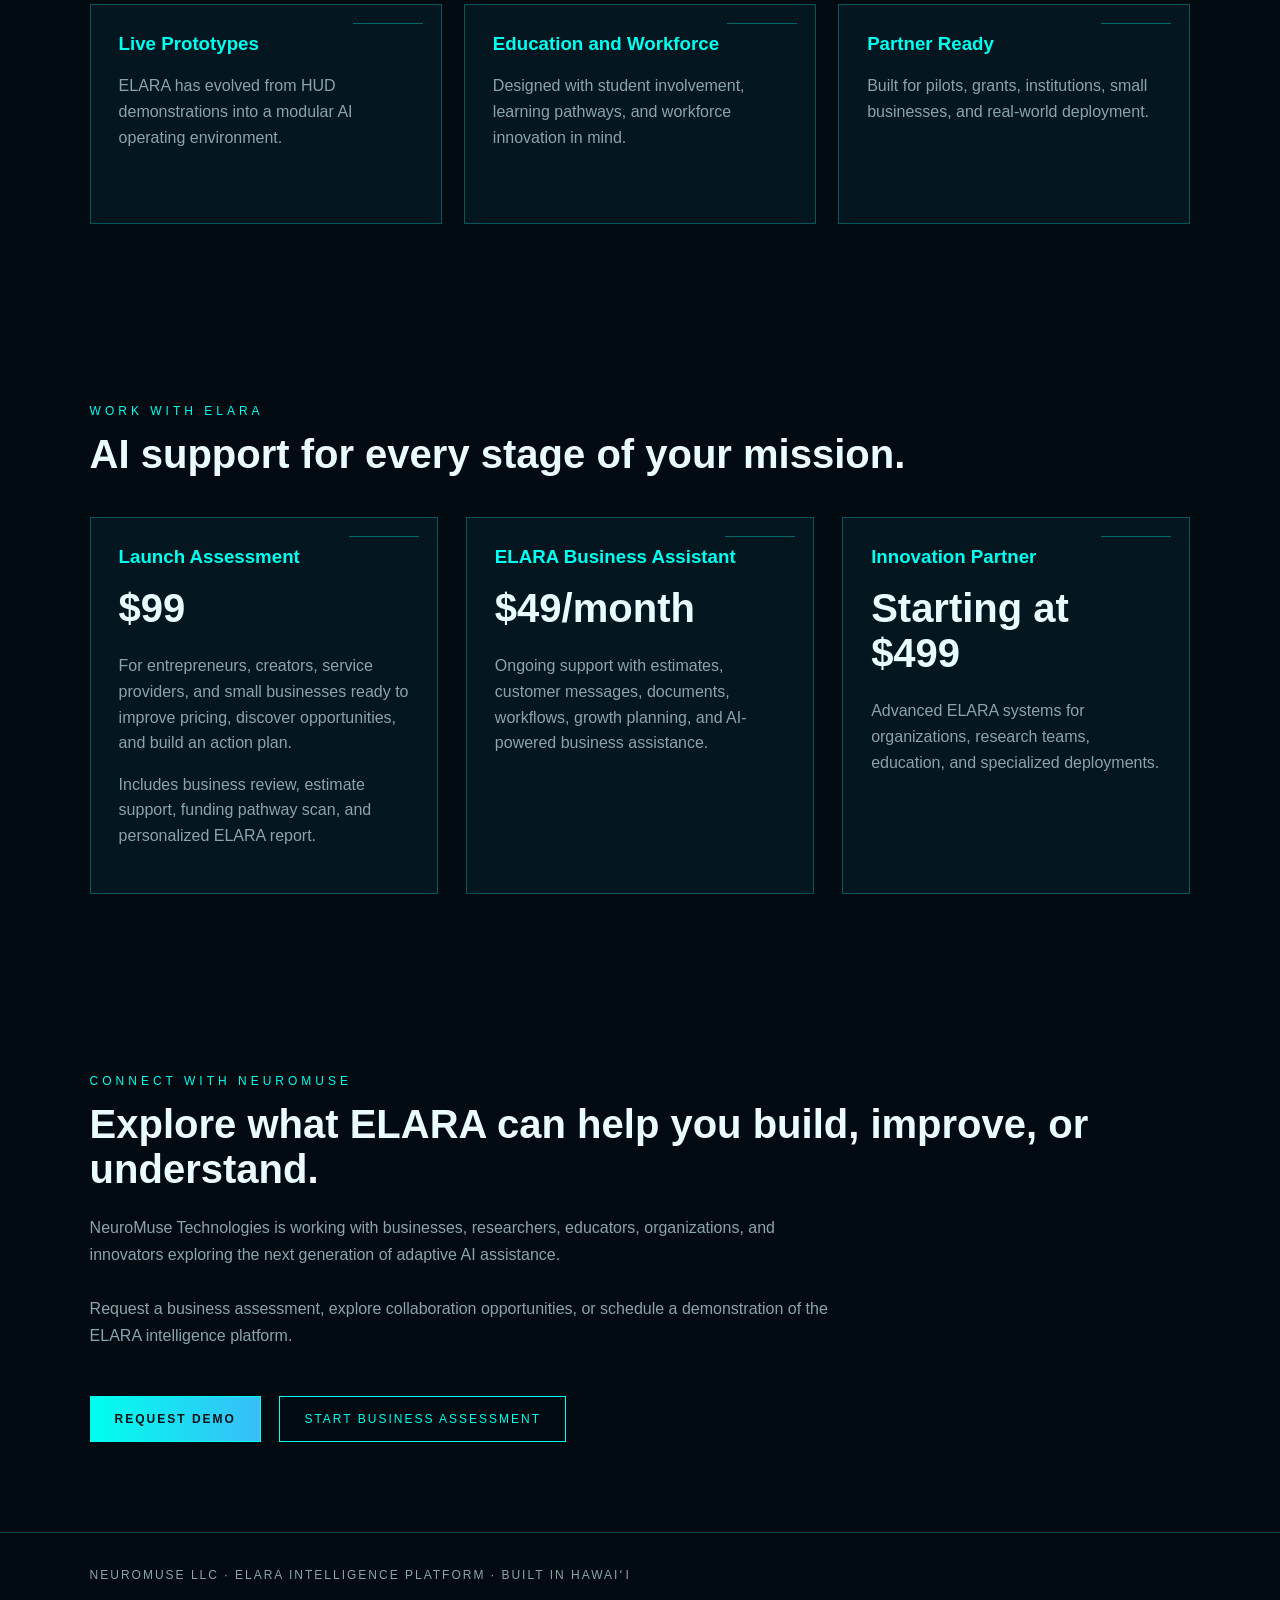
==== commit 901a1905: "Add ELARA demos, pilot voices, and San Antonio pilot intake" ====
--- a/index.html
+++ b/index.html
@@ -246,6 +246,7 @@
 @media(max-width:800px){.hero:before{width:90vw;right:-45%;opacity:.55}.hero:after{display:none}.hero{min-height:65vh}}
 
     .human-manifesto{margin:34px auto 0;max-width:980px;padding:clamp(28px,5vw,54px);border:1px solid rgba(89,225,255,.24);background:linear-gradient(135deg,rgba(8,24,34,.92),rgba(8,16,26,.72));position:relative;overflow:hidden}.human-manifesto:before{content:"HUMAN // IN COMMAND";position:absolute;right:18px;top:14px;font:700 10px/1 monospace;letter-spacing:.18em;color:rgba(89,225,255,.48)}.manifesto-quote{font-size:clamp(22px,3.2vw,38px);line-height:1.28;font-weight:700;letter-spacing:-.025em;margin:10px 0 18px}.manifesto-quote em{font-style:normal;color:var(--accent)}.manifesto-rule{height:1px;background:linear-gradient(90deg,var(--accent),transparent);margin:28px 0}.my-elara{font-size:clamp(17px,2vw,23px);line-height:1.6;color:#d8e7ef;max-width:850px}.my-elara strong{color:#fff}.my-elara-signoff{margin-top:24px;font-family:monospace;letter-spacing:.16em;color:var(--accent);font-size:12px}.manifesto-kicker{font-family:monospace;letter-spacing:.18em;font-size:11px;color:var(--accent)}
+.demo-output{min-height:44px;margin-top:18px!important;color:var(--accent)!important;font-family:ui-monospace,SFMono-Regular,Menlo,monospace;font-size:13px}.demo-output.active{padding:14px;border-left:2px solid var(--accent);background:rgba(0,255,238,.05)}
 </style>
 </head>
 
@@ -256,6 +257,8 @@
   <nav>
     <a href="#platform">PLATFORM</a>
     <a href="#pilots">REAL WORLD</a>
+    <a href="#demos">DEMOS</a>
+    <a href="#san-antonio-pilot">SAN ANTONIO PILOT</a>
     <a href="#applications">APPLICATIONS</a>
     <a href="#business">BUSINESS AI</a>
     <a href="#contact">CONTACT</a>
@@ -263,10 +266,9 @@
 </header>
 
 <div class="launch-banner">
-  <strong>🚀 Founder Launch Program:</strong>
-  Turn your skills, tools, or business idea into a growth plan.
-  First 25 Founder Assessments include personalized setup support.
-  <a href="#business">Launch Assessment: $99</a>
+  <strong>☕ SAN ANTONIO: 5 LOCAL BUSINESSES WANTED</strong>
+  Apply for the 4-week ELARA Small Business Pilot. Applications close Friday, Oct. 2 at 11:59 PM CT.
+  <a href="#san-antonio-pilot">APPLY NOW</a>
 </div>
   
 <section class="hero">
@@ -280,7 +282,7 @@
     </p>
 
     <div class="buttons">
-      <a class="btn primary" href="#contact">REQUEST DEMO</a>
+      <a class="btn primary" href="#demos">SEE ELARA IN ACTION</a>
 <a class="btn" href="mailto:jesse@neuromusehq.com?subject=ELARA Founder Assessment Request&body=Hello NeuroMuse,%0D%0A%0D%0AI would like to request an ELARA Business Assessment.%0D%0A%0D%0ABusiness Name:%0D%0AIndustry / Business Type:%0D%0ALocation:%0D%0A%0D%0AAre you:%0D%0A[ ] Veteran%0D%0A[ ] Military Family%0D%0A[ ] Small Business%0D%0A[ ] Startup%0D%0A[ ] Nonprofit%0D%0A%0D%0ACurrent challenge:%0D%0A(customers, funding, marketing, growth, operations, contracts, permits, inventory, etc.)%0D%0A%0D%0AWhat would you like ELARA to help improve?%0D%0A%0D%0AThank you.">START BUSINESS ASSESSMENT</a>      <a class="btn" href="#platform">EXPLORE PLATFORM</a>
     </div>
   </div>
@@ -313,6 +315,45 @@
     <div class="manifesto-rule"></div>
     <div class="my-elara"><strong>“This is my ELARA.</strong> She knows what I'm working on, helps me see what I'm missing, brings in the right capability when I need it, remembers the important things, and doesn't take consequential action without me.”</div>
     <div class="my-elara-signoff">THIS IS MY ELARA. // HUMAN-GUIDED INTELLIGENCE</div>
+  </div>
+</section>
+
+<section id="demos">
+  <div class="eyebrow">SEE ELARA IN ACTION</div>
+  <h2>Three environments. One human-guided intelligence system.</h2>
+  <p style="color:var(--muted);max-width:900px;line-height:1.7">These guided scenarios show how ELARA can support work without taking consequential decisions away from the person using it.</p>
+  <div class="grid">
+    <div class="card"><h3>FIELD WORK // FIELD COMMANDER</h3><p><strong>Scenario:</strong> A crew finishes a site visit with voice notes, measurements and photos.</p><p>ELARA organizes the project record, surfaces missing details, helps prepare estimates and change-order information, and turns the day's activity into a usable report for human review.</p><button class="elara-chip" onclick="runDemo(this,'Voice note captured → photos + measurements organized → missing project detail flagged → daily report drafted → AWAITING HUMAN APPROVAL')">RUN GUIDED DEMO</button><p class="demo-output" aria-live="polite"></p></div>
+    <div class="card"><h3>MEMORY ASSISTANCE</h3><p><strong>Scenario:</strong> “Where did I put my keys?”</p><p>ELARA can use available context to surface the last known observation, communicate confidence, and help with reminders. If it does not know, it says so rather than inventing an answer.</p><button class="elara-chip" onclick="runDemo(this,'Last observation available → context checked → confidence shown → reminder offered → HUMAN DECIDES NEXT STEP')">RUN GUIDED DEMO</button><p class="demo-output" aria-live="polite"></p></div>
+    <div class="card"><h3>SMALL BUSINESS</h3><p><strong>Scenario:</strong> A business owner says customer follow-up and paperwork are eating up the week.</p><p>ELARA organizes the business context, maps the workflow, identifies practical improvements and prepares drafts or next steps for the owner to approve.</p><button class="elara-chip" onclick="runDemo(this,'Problem captured → workflow mapped → opportunities identified → draft action prepared → AWAITING OWNER APPROVAL')">RUN GUIDED DEMO</button><p class="demo-output" aria-live="polite"></p></div>
+  </div>
+  <p style="color:var(--muted);margin-top:20px;font-size:13px">Guided demonstrations illustrate ELARA workflows. Assistive scenarios are not medical diagnosis or treatment.</p>
+</section>
+
+<section id="pilot-voices">
+  <div class="eyebrow">ELARA PILOT VOICES</div>
+  <h2>Built with people who do the work.</h2>
+  <div class="grid">
+    <div class="card"><h3>BJ // UNIQUE FLOORS BY THE BAY</h3><div class="manifesto-quote" style="font-size:28px">“This is going to change my life.”</div><p>ELARA Pilot Partner · Skilled Trades. BJ describes himself as not a tech person and is helping NeuroMuse test the system against real flooring and business workflows.</p></div>
+    <div class="card"><h3>ERNEST // TEXAS PATRIOT LAND SERVICES</h3><div class="manifesto-quote" style="font-size:28px">“This is going to change my life.”</div><p>ELARA Pilot Partner · Field Operations. Ernest also describes himself as not a tech person and is testing ELARA in real field and business workflows.</p></div>
+  </div>
+  <div class="platform" style="margin-top:24px"><strong style="color:var(--accent)">PILOT IN PROGRESS · FIELD FEEDBACK COMING</strong><p style="color:var(--muted);line-height:1.6">Both pilot partners agreed to keep NeuroMuse updated as they use ELARA in real working environments. Their feedback will help document what works, what needs improvement and where ELARA can reduce the technology barrier.</p></div>
+</section>
+
+<section id="san-antonio-pilot">
+  <div class="eyebrow">SAN ANTONIO // PILOT COHORT 01</div>
+  <h2>5 businesses. 4 weeks. Real problems. Real feedback.</h2>
+  <div class="platform">
+    <p style="font-size:20px;line-height:1.6">NeuroMuse is selecting <strong>five San Antonio-area businesses</strong> from different industries and operating environments for a hands-on ELARA Small Business Pilot.</p>
+    <div class="grid" style="margin-top:24px">
+      <div class="card"><h3>THE COMMITMENT</h3><p>One check-in per week for four weeks, plus candid feedback about what works, what doesn't and what needs to improve.</p></div>
+      <div class="card"><h3>THE COST</h3><p><strong>Two coffees. ☕☕</strong><br>One for Jesse. One for Gloria. No purchase required at the end.</p></div>
+      <div class="card"><h3>DEADLINE</h3><p><strong>Friday, October 2<br>11:59 PM CT</strong></p><p>Applications are reviewed after the deadline; this is not first-come, first-served.</p></div>
+    </div>
+    <h3 style="margin-top:30px;color:var(--accent)">HOW TO APPLY</h3>
+    <p style="color:var(--muted);line-height:1.7">Email your business name, what your business does, your biggest day-to-day business headache, what you'd like ELARA to help improve, and the best way to contact you.</p>
+    <div class="buttons"><a class="btn primary" href="mailto:clients@neuromusehq.com?subject=San Antonio ELARA Pilot Application&body=Business Name:%0D%0A%0D%0AWhat my business does:%0D%0A%0D%0ABiggest day-to-day business headache:%0D%0A%0D%0AWhat I would like ELARA to help improve:%0D%0A%0D%0ABest way to contact me:%0D%0A">APPLY TO THE SAN ANTONIO PILOT</a></div>
+    <p class="powered">CLIENTS@NEUROMUSEHQ.COM · ELARA™ HUMAN-GUIDED INTELLIGENCE</p>
   </div>
 </section>
 
@@ -662,6 +703,12 @@
 </footer>
 
 <script>
+function runDemo(button, message) {
+  const output = button.parentElement.querySelector(".demo-output");
+  output.textContent = message;
+  output.classList.add("active");
+}
+
 function sendAssessment() {
   const business = document.getElementById("bizName").value.trim();
   const industry = document.getElementById("bizIndustry").value.trim();
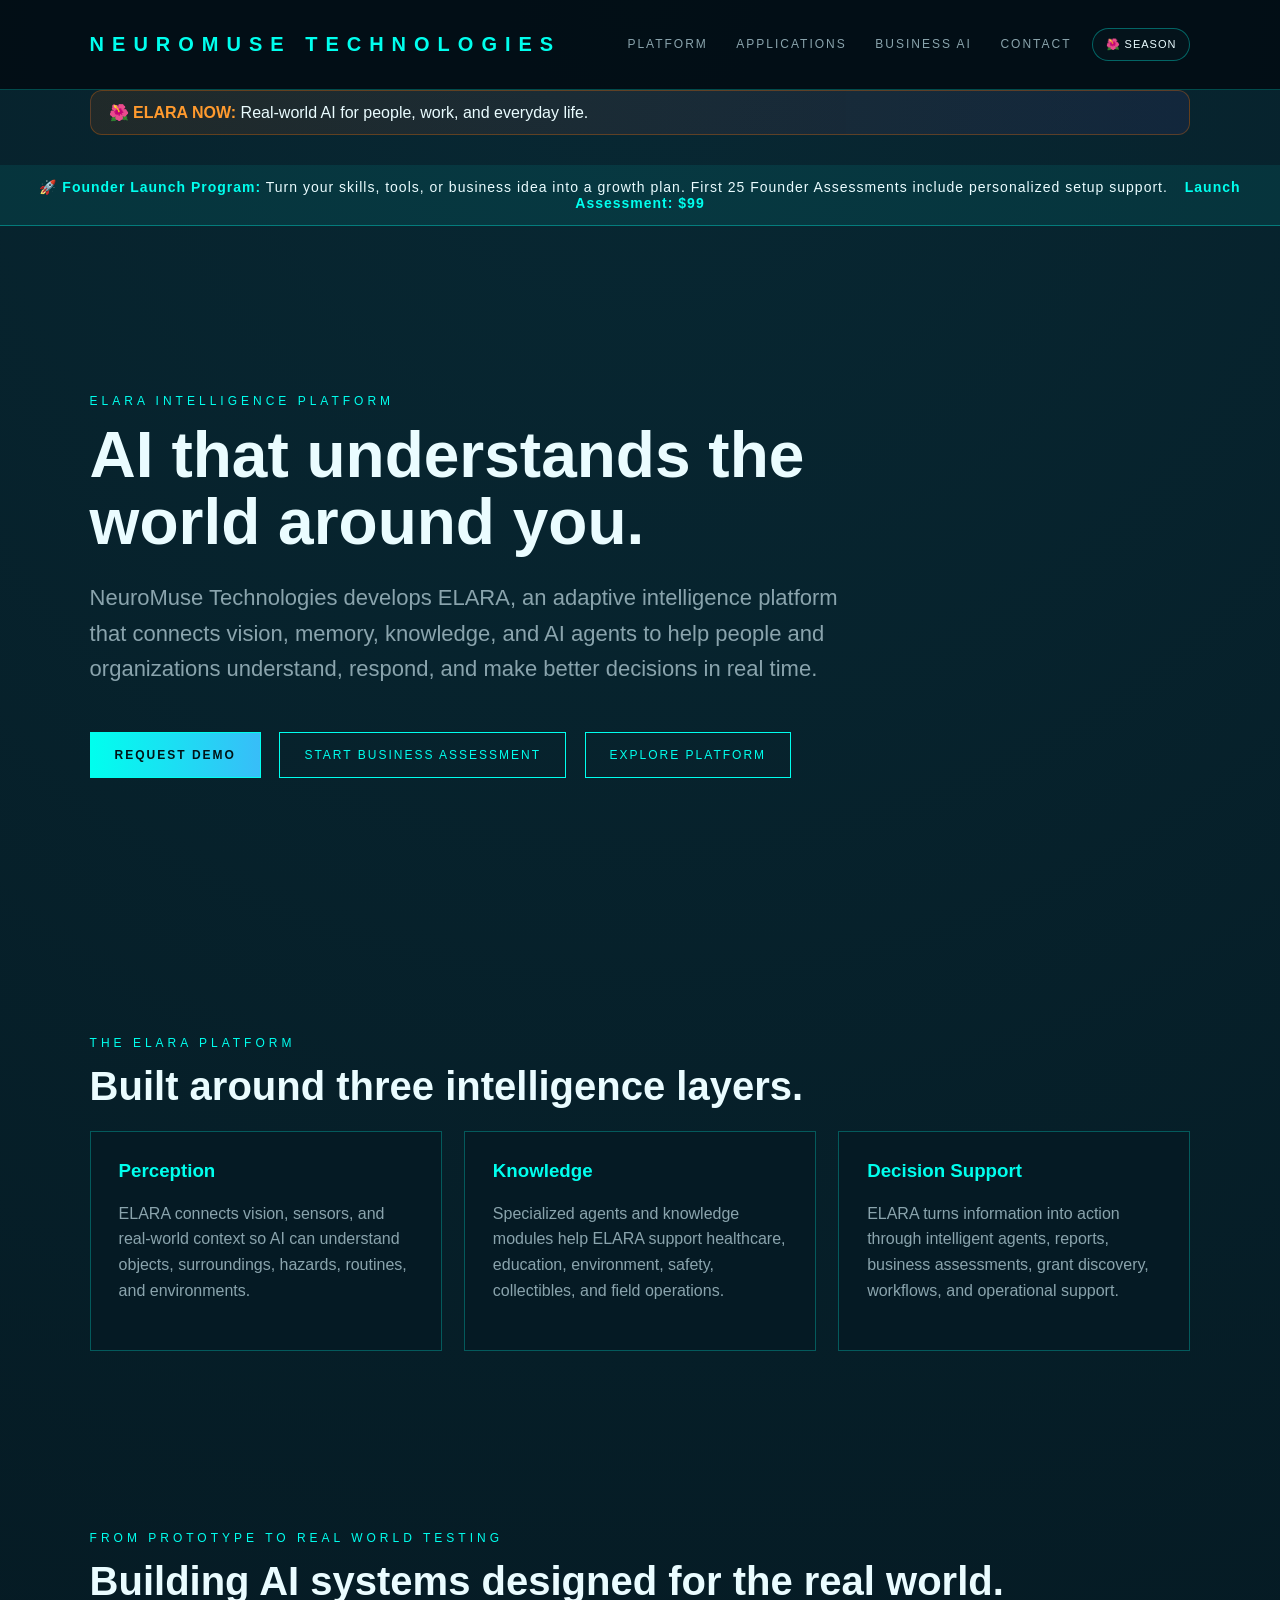
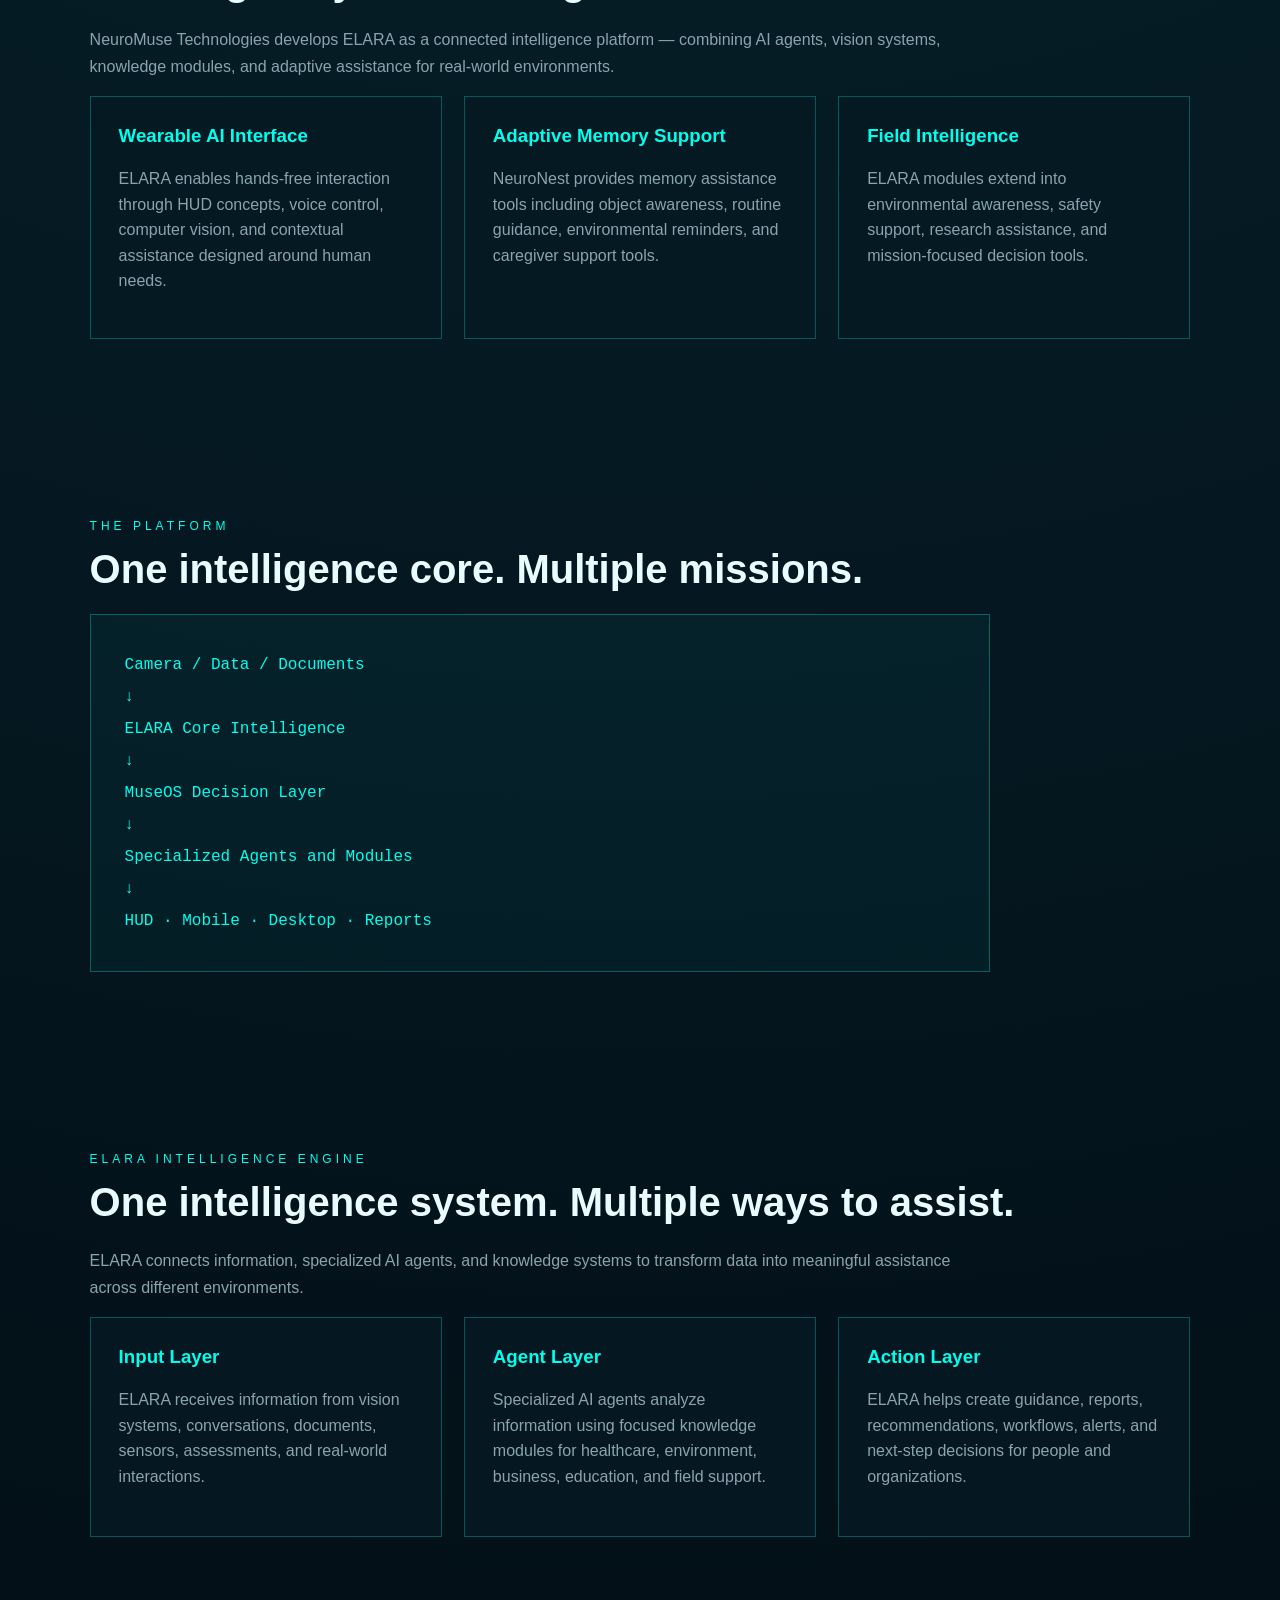
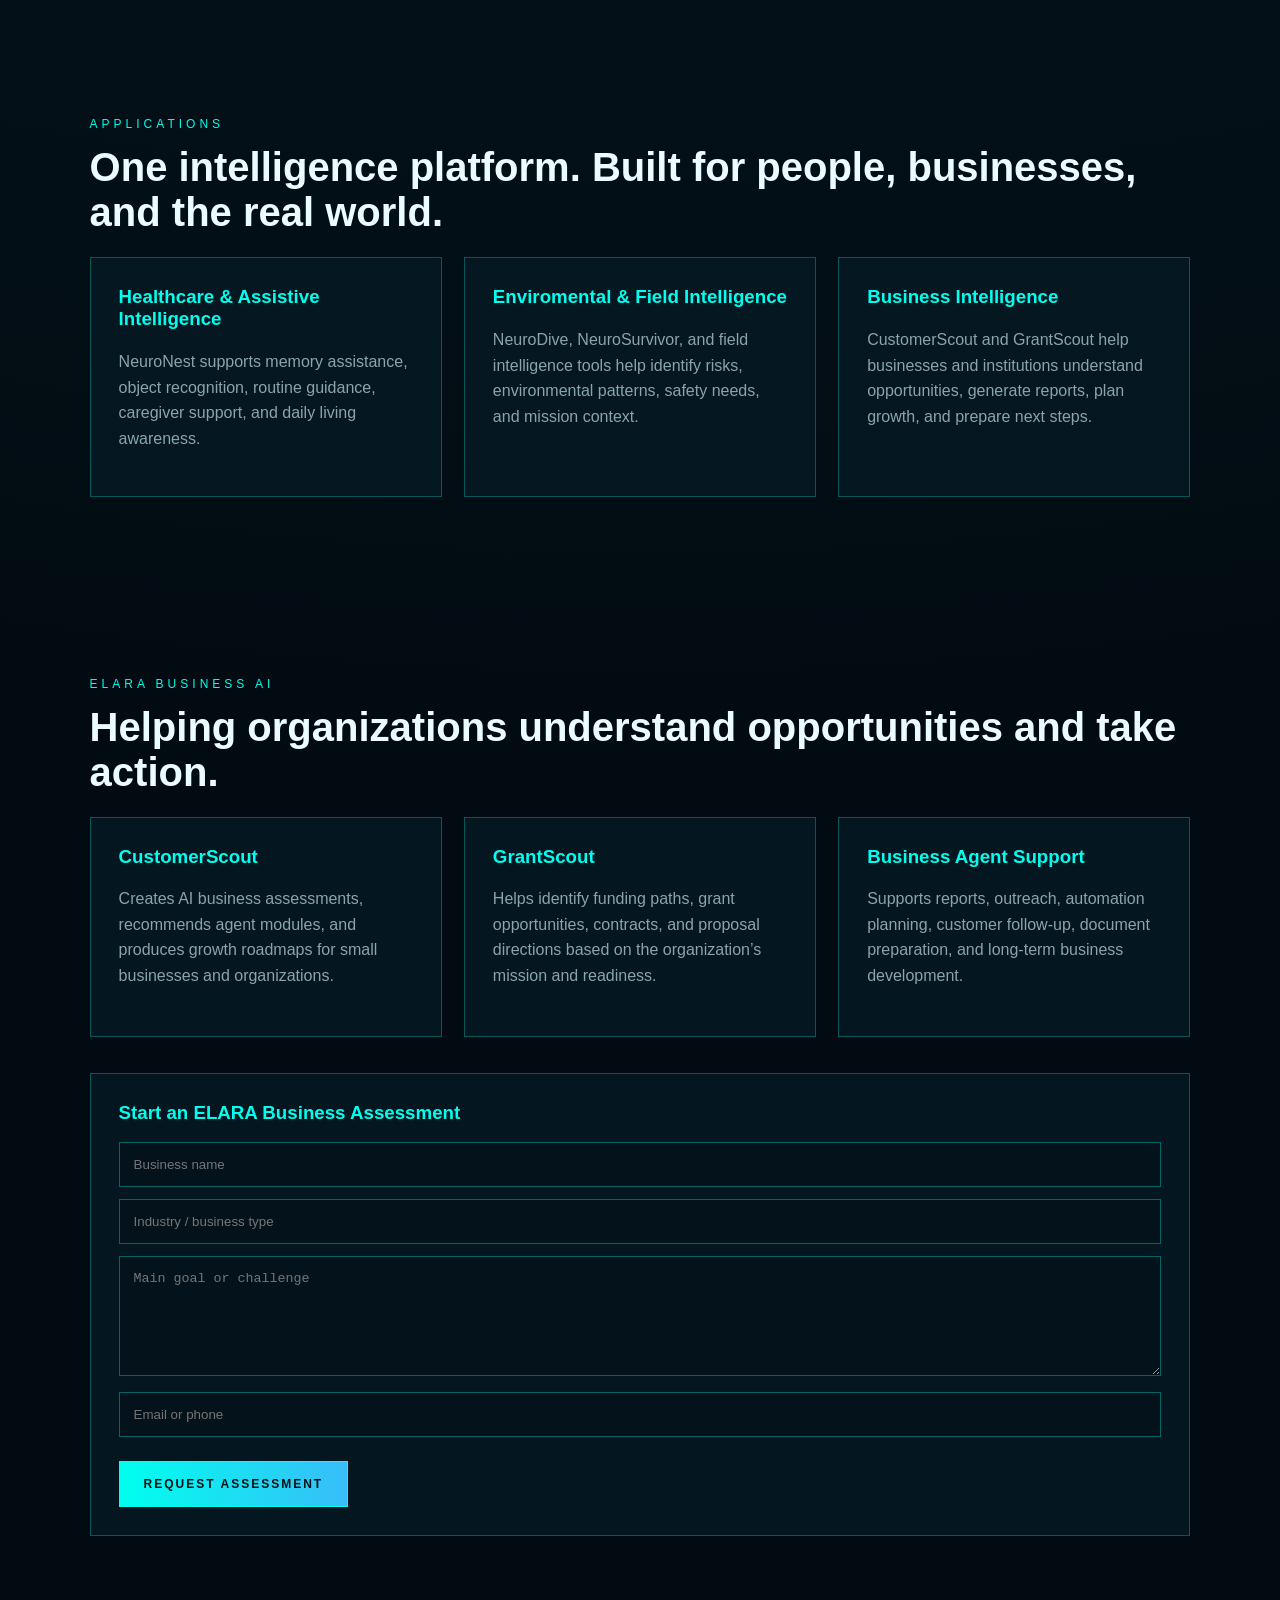
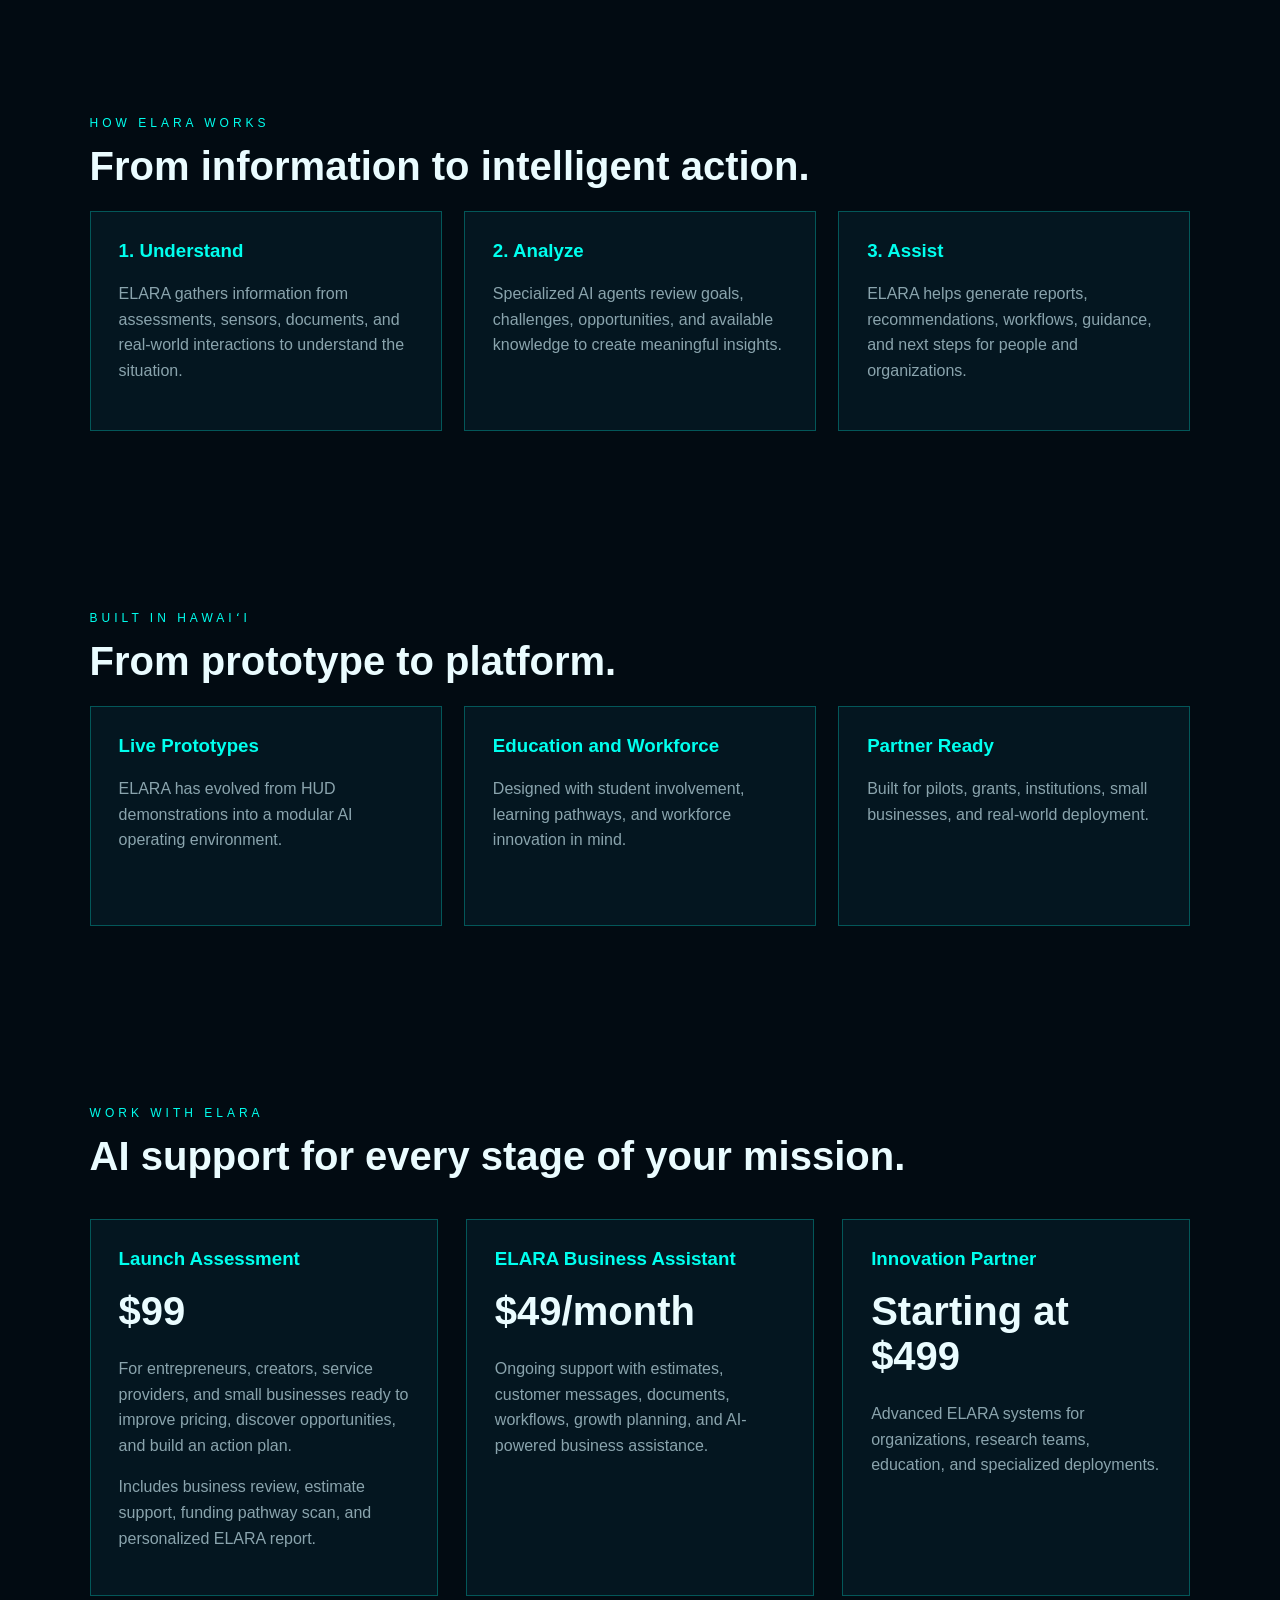
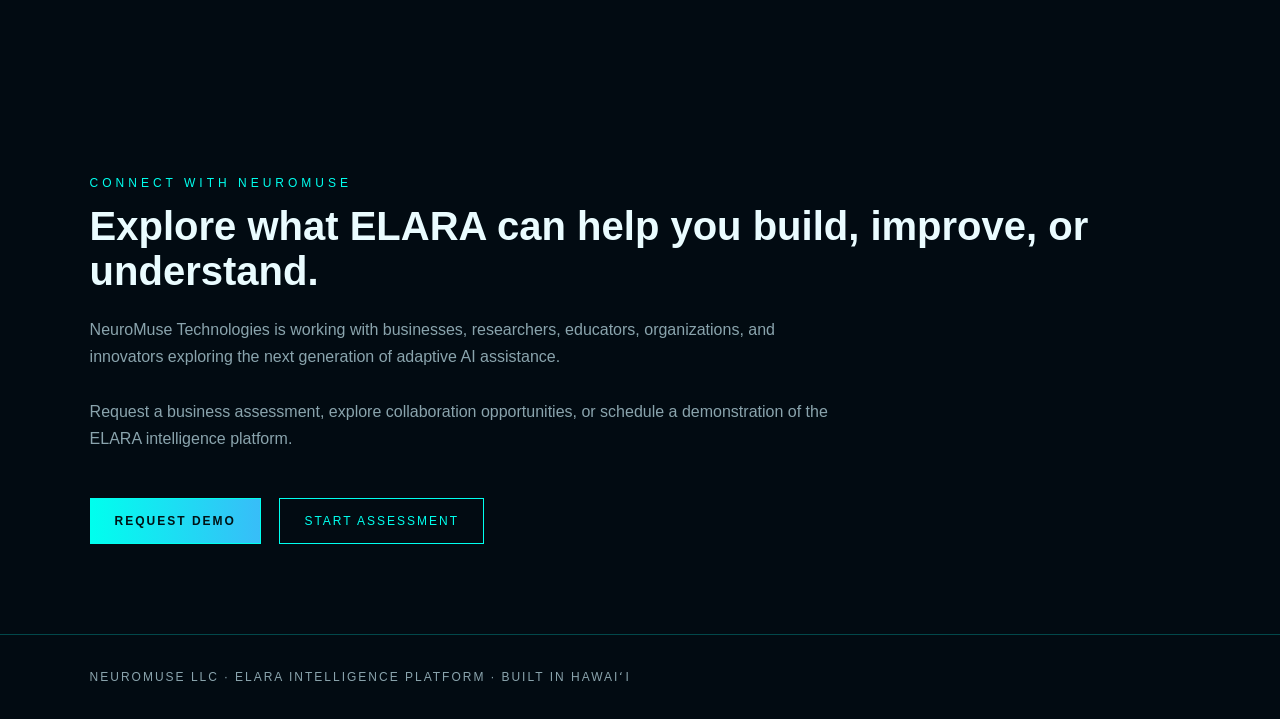
==== commit 0800d555: "Add functional seasonal ELARA presentation layer and fix assessment form" ====
--- a/index.html
+++ b/index.html
@@ -204,49 +204,38 @@
 }
 
 @media(max-width:700px) {
-  header{align-items:flex-start;gap:14px;flex-direction:column;padding:16px 5%}
-  .logo{font-size:14px}
-  nav{display:flex;width:100%;gap:8px;overflow-x:auto;padding-bottom:4px;scrollbar-width:none}
-  nav::-webkit-scrollbar{display:none}
-  nav a{flex:0 0 auto;font-size:10px;padding:8px 0}
-  .launch-banner{padding:12px 5%;line-height:1.5}
-  section{padding:64px 5%}
-  .hero{min-height:68vh;padding-top:52px}
-  .hero h1{font-size:clamp(44px,15vw,68px)}
-  .buttons{display:flex;flex-direction:column;align-items:stretch;gap:10px}
-  .btn{margin-right:0;text-align:center;width:100%;box-sizing:border-box}
-}
-
-/* ELARA public demo layer */
-.elara-demo{margin:0 7% 90px;padding:42px;border:1px solid rgba(0,255,238,.45);background:linear-gradient(135deg,rgba(0,255,238,.08),rgba(56,189,248,.03));position:relative;overflow:hidden}
-.elara-demo:before{content:"ELARA";position:absolute;right:-10px;top:-30px;font-size:150px;font-weight:900;color:rgba(0,255,238,.035)}
-.elara-demo h2{max-width:760px}.elara-demo p{color:var(--muted);max-width:760px;line-height:1.7}
-.elara-prompt{display:flex;gap:10px;flex-wrap:wrap;margin-top:24px}
-.elara-chip{border:1px solid rgba(0,255,238,.35);background:#04131b;color:var(--text);padding:11px 14px;cursor:pointer}
-.pilot-strip{display:grid;grid-template-columns:repeat(3,1fr);gap:16px;margin-top:28px}
-.pilot{padding:20px;border:1px solid rgba(0,255,238,.22);background:rgba(2,11,18,.65)}
-.pilot strong{display:block;color:var(--accent);margin-bottom:8px}.pilot{transition:.2s transform,.2s border-color}.pilot:hover{transform:translateY(-3px);border-color:rgba(0,255,238,.65)}.pilot span{color:var(--muted);font-size:14px;line-height:1.5}
-.powered{font-size:11px;letter-spacing:2px;color:var(--muted);margin-top:26px}
-@media(max-width:800px){.pilot-strip{grid-template-columns:1fr}.elara-demo{margin:0 4% 60px;padding:26px}}
-
-/* Flagship visual upgrade */
-body{background:
-radial-gradient(circle at 82% 12%,rgba(0,255,238,.09),transparent 24rem),
-radial-gradient(circle at 10% 36%,rgba(36,121,255,.07),transparent 28rem),var(--bg)}
-.hero{position:relative;overflow:hidden;min-height:72vh;display:grid;align-items:center}
-.hero:before{content:"";position:absolute;inset:8% 5% auto auto;width:min(42vw,560px);aspect-ratio:1;border:1px solid rgba(0,255,238,.18);border-radius:50%;box-shadow:0 0 80px rgba(0,255,238,.08),inset 0 0 80px rgba(0,255,238,.04);background:repeating-radial-gradient(circle,transparent 0 42px,rgba(0,255,238,.07) 43px 44px)}
-.hero:after{content:"ELARA // PERCEPTION • KNOWLEDGE • DECISION";position:absolute;right:7%;bottom:11%;font-size:10px;letter-spacing:.22em;color:rgba(0,255,238,.55);padding:10px 14px;border-left:2px solid var(--accent);background:rgba(0,12,18,.72)}
-.hero>div{position:relative;z-index:1;max-width:850px}
-.hero h1{font-size:clamp(52px,8vw,108px);line-height:.9;letter-spacing:-.045em;max-width:900px}
-.hero p{max-width:720px;font-size:clamp(16px,1.6vw,20px)}
-.card{position:relative;overflow:hidden;transition:transform .22s ease,border-color .22s ease,background .22s ease}
-.card:after{content:"";position:absolute;width:70px;height:1px;background:var(--accent);right:18px;top:18px;opacity:.35}
-.card:hover{transform:translateY(-5px);border-color:rgba(0,255,238,.5);background:rgba(0,255,238,.035)}
-.flow{font-family:ui-monospace,SFMono-Regular,Menlo,monospace;letter-spacing:.04em;background:linear-gradient(180deg,rgba(0,255,238,.06),rgba(0,0,0,.1));border:1px solid rgba(0,255,238,.2);padding:34px}
-@media(max-width:800px){.hero:before{width:90vw;right:-45%;opacity:.55}.hero:after{display:none}.hero{min-height:65vh}}
-
-    .human-manifesto{margin:34px auto 0;max-width:980px;padding:clamp(28px,5vw,54px);border:1px solid rgba(89,225,255,.24);background:linear-gradient(135deg,rgba(8,24,34,.92),rgba(8,16,26,.72));position:relative;overflow:hidden}.human-manifesto:before{content:"HUMAN // IN COMMAND";position:absolute;right:18px;top:14px;font:700 10px/1 monospace;letter-spacing:.18em;color:rgba(89,225,255,.48)}.manifesto-quote{font-size:clamp(22px,3.2vw,38px);line-height:1.28;font-weight:700;letter-spacing:-.025em;margin:10px 0 18px}.manifesto-quote em{font-style:normal;color:var(--accent)}.manifesto-rule{height:1px;background:linear-gradient(90deg,var(--accent),transparent);margin:28px 0}.my-elara{font-size:clamp(17px,2vw,23px);line-height:1.6;color:#d8e7ef;max-width:850px}.my-elara strong{color:#fff}.my-elara-signoff{margin-top:24px;font-family:monospace;letter-spacing:.16em;color:var(--accent);font-size:12px}.manifesto-kicker{font-family:monospace;letter-spacing:.18em;font-size:11px;color:var(--accent)}
-.demo-output{min-height:44px;margin-top:18px!important;color:var(--accent)!important;font-family:ui-monospace,SFMono-Regular,Menlo,monospace;font-size:13px}.demo-output.active{padding:14px;border-left:2px solid var(--accent);background:rgba(0,255,238,.05)}
+  .hero h1 {
+    font-size:42px;
+  }
+
+  nav {
+    display:none;
+  }
+}
+
+/* Seasonal presentation layer */
+body.season-halloween{background:
+ radial-gradient(circle at 15% 20%,rgba(255,94,0,.18),transparent 28%),
+ radial-gradient(circle at 85% 10%,rgba(168,85,247,.18),transparent 30%),
+ linear-gradient(180deg,#05020b 0%,#100713 52%,#020b12 100%);
+}
+body.season-halloween header{background:rgba(4,2,10,.94);border-bottom-color:rgba(255,115,0,.45)}
+body.season-halloween .launch-banner{background:linear-gradient(90deg,rgba(255,94,0,.13),rgba(168,85,247,.10));border-bottom-color:rgba(255,115,0,.4)}
+body.season-halloween .eyebrow{color:#ff8a00}
+body.season-halloween .logo{color:#ff8a00}
+body.season-halloween .btn{border-color:#ff8a00;color:#ffb15c}
+body.season-halloween .btn.primary{background:linear-gradient(90deg,#ff6a00,#ffb000);color:#180900}
+body.season-halloween .card{border-color:rgba(255,115,0,.32);box-shadow:0 0 24px rgba(255,90,0,.06)}
+body.season-halloween .card h3{color:#ff9a2e}
+body.season-halloween .platform{border-color:rgba(255,115,0,.35);background:rgba(255,115,0,.045)}
+body.season-halloween .flow{color:#ff9a2e}
+.season-switch{display:inline-flex;align-items:center;gap:7px;margin-left:20px;padding:9px 13px;border:1px solid rgba(0,255,238,.35);border-radius:999px;color:var(--text);background:#04131b;font-size:11px;letter-spacing:1px;cursor:pointer}
+.season-switch:hover{border-color:#ff8a00;color:#ffb15c}
+.season-badge{display:none;margin-left:12px;color:#ff9a2e;font-weight:800}
+body.season-halloween .season-badge{display:inline}
+.season-panel{margin:0 7% 30px;padding:12px 18px;border:1px solid rgba(255,115,0,.3);border-radius:12px;background:linear-gradient(90deg,rgba(255,94,0,.10),rgba(168,85,247,.07));color:#eafcff}
+.season-panel strong{color:#ff9a2e}
+@media(max-width:700px){.season-switch{margin:12px 0 0}.season-badge{display:none}}
 </style>
 </head>
 
@@ -256,108 +245,39 @@
   <div class="logo">NEUROMUSE TECHNOLOGIES</div>
   <nav>
     <a href="#platform">PLATFORM</a>
-    <a href="#pilots">REAL WORLD</a>
-    <a href="#demos">DEMOS</a>
-    <a href="#san-antonio-pilot">SAN ANTONIO PILOT</a>
     <a href="#applications">APPLICATIONS</a>
     <a href="#business">BUSINESS AI</a>
-    <a href="#contact">CONTACT</a>
+    <a href="#contact">CONTACT</a><button class="season-switch" id="seasonSwitch" type="button">🎃 SEASON <span class="season-badge">HALLOWEEN</span></button>
   </nav>
 </header>
 
+<div class="season-panel" id="seasonPanel" aria-live="polite"><strong>🌺 ELARA NOW:</strong> Real-world AI for people, work, and everyday life.</div>
+
 <div class="launch-banner">
-  <strong>☕ SAN ANTONIO: 5 LOCAL BUSINESSES WANTED</strong>
-  Apply for the 4-week ELARA Small Business Pilot. Applications close Friday, Oct. 2 at 11:59 PM CT.
-  <a href="#san-antonio-pilot">APPLY NOW</a>
+  <strong>🚀 Founder Launch Program:</strong>
+  Turn your skills, tools, or business idea into a growth plan.
+  First 25 Founder Assessments include personalized setup support.
+  <a href="#business">Launch Assessment: $99</a>
 </div>
   
 <section class="hero">
   <div>
-    <div class="eyebrow">ELARA INTELLIGENCE PLATFORM</div>
-    <h1>AI that understands the world around you.</h1>
-    <p>
+    <div class="eyebrow" id="heroEyebrow">ELARA INTELLIGENCE PLATFORM</div>
+    <h1 id="heroTitle">AI that understands the world around you.</h1>
+    <p id="heroText">
       NeuroMuse Technologies develops ELARA, an adaptive intelligence platform that connects vision,
       memory, knowledge, and AI agents to help people and organizations understand, respond, and
       make better decisions in real time.
     </p>
 
     <div class="buttons">
-      <a class="btn primary" href="#demos">SEE ELARA IN ACTION</a>
+      <a class="btn primary" href="#contact">REQUEST DEMO</a>
 <a class="btn" href="mailto:jesse@neuromusehq.com?subject=ELARA Founder Assessment Request&body=Hello NeuroMuse,%0D%0A%0D%0AI would like to request an ELARA Business Assessment.%0D%0A%0D%0ABusiness Name:%0D%0AIndustry / Business Type:%0D%0ALocation:%0D%0A%0D%0AAre you:%0D%0A[ ] Veteran%0D%0A[ ] Military Family%0D%0A[ ] Small Business%0D%0A[ ] Startup%0D%0A[ ] Nonprofit%0D%0A%0D%0ACurrent challenge:%0D%0A(customers, funding, marketing, growth, operations, contracts, permits, inventory, etc.)%0D%0A%0D%0AWhat would you like ELARA to help improve?%0D%0A%0D%0AThank you.">START BUSINESS ASSESSMENT</a>      <a class="btn" href="#platform">EXPLORE PLATFORM</a>
     </div>
   </div>
 </section>
 
- <section class="elara-demo" id="demo">
-  <div class="eyebrow">MEET ELARA</div>
-  <h2>Would you like to know more?</h2>
-  <p>ELARA connects specialized agents, real-world information and human approval into one working intelligence layer. Explore how the same core adapts to different missions.</p>
-  <div class="elara-prompt">
-    <button class="elara-chip" onclick="document.getElementById('applications').scrollIntoView()">Show me what ELARA can do</button>
-    <button class="elara-chip" onclick="document.getElementById('business').scrollIntoView()">Help my business</button>
-    <button class="elara-chip" onclick="document.getElementById('pilots').scrollIntoView()">Show me ELARA in the real world</button>
-  </div>
-  <div class="pilot-strip" id="pilots">
-    <a class="pilot" href="https://neto21oh.github.io/texas-patriot-land-services/" target="_blank" rel="noopener" style="text-decoration:none"><strong>FIELD OPERATIONS ↗</strong><span>Texas Patriot Land Services — an ELARA Pilot Partner testing field workflows and business operations.</span></a>
-    <div class="pilot"><strong>SKILLED TRADES</strong><span>Unique Floors by the Bay — an ELARA Pilot Partner for estimating, crews, customer workflow and future AR assistance.</span></div>
-    <div class="pilot"><strong>TOURISM & DISCOVERY</strong><span>Oʻahu Companion — events, culture, translation and contextual island assistance powered by ELARA.</span></div>
-  </div>
-  <div class="powered">ELARA™ • HUMAN-GUIDED INTELLIGENCE BY NEUROMUSE TECHNOLOGIES</div>
-</section>
-
-
-<section id="human-command">
-  <div class="eyebrow">THE HUMAN STAYS IN COMMAND</div>
-  <h2>Intelligence that stays with the human.</h2>
-  <div class="human-manifesto">
-    <div class="manifesto-kicker">THE MODERN HUMAN + ELARA</div>
-    <div class="manifesto-quote">The modern human doesn't need another machine that replaces them. They need a machine that extends what they can <em>perceive, remember, understand and accomplish</em>—while leaving them in command.</div>
-    <div class="manifesto-rule"></div>
-    <div class="my-elara"><strong>“This is my ELARA.</strong> She knows what I'm working on, helps me see what I'm missing, brings in the right capability when I need it, remembers the important things, and doesn't take consequential action without me.”</div>
-    <div class="my-elara-signoff">THIS IS MY ELARA. // HUMAN-GUIDED INTELLIGENCE</div>
-  </div>
-</section>
-
-<section id="demos">
-  <div class="eyebrow">SEE ELARA IN ACTION</div>
-  <h2>Three environments. One human-guided intelligence system.</h2>
-  <p style="color:var(--muted);max-width:900px;line-height:1.7">These guided scenarios show how ELARA can support work without taking consequential decisions away from the person using it.</p>
-  <div class="grid">
-    <div class="card"><h3>FIELD WORK // FIELD COMMANDER</h3><p><strong>Scenario:</strong> A crew finishes a site visit with voice notes, measurements and photos.</p><p>ELARA organizes the project record, surfaces missing details, helps prepare estimates and change-order information, and turns the day's activity into a usable report for human review.</p><button class="elara-chip" onclick="runDemo(this,'Voice note captured → photos + measurements organized → missing project detail flagged → daily report drafted → AWAITING HUMAN APPROVAL')">RUN GUIDED DEMO</button><p class="demo-output" aria-live="polite"></p></div>
-    <div class="card"><h3>MEMORY ASSISTANCE</h3><p><strong>Scenario:</strong> “Where did I put my keys?”</p><p>ELARA can use available context to surface the last known observation, communicate confidence, and help with reminders. If it does not know, it says so rather than inventing an answer.</p><button class="elara-chip" onclick="runDemo(this,'Last observation available → context checked → confidence shown → reminder offered → HUMAN DECIDES NEXT STEP')">RUN GUIDED DEMO</button><p class="demo-output" aria-live="polite"></p></div>
-    <div class="card"><h3>SMALL BUSINESS</h3><p><strong>Scenario:</strong> A business owner says customer follow-up and paperwork are eating up the week.</p><p>ELARA organizes the business context, maps the workflow, identifies practical improvements and prepares drafts or next steps for the owner to approve.</p><button class="elara-chip" onclick="runDemo(this,'Problem captured → workflow mapped → opportunities identified → draft action prepared → AWAITING OWNER APPROVAL')">RUN GUIDED DEMO</button><p class="demo-output" aria-live="polite"></p></div>
-  </div>
-  <p style="color:var(--muted);margin-top:20px;font-size:13px">Guided demonstrations illustrate ELARA workflows. Assistive scenarios are not medical diagnosis or treatment.</p>
-</section>
-
-<section id="pilot-voices">
-  <div class="eyebrow">ELARA PILOT VOICES</div>
-  <h2>Built with people who do the work.</h2>
-  <div class="grid">
-    <div class="card"><h3>BJ // UNIQUE FLOORS BY THE BAY</h3><div class="manifesto-quote" style="font-size:28px">“This is going to change my life.”</div><p>ELARA Pilot Partner · Skilled Trades. BJ describes himself as not a tech person and is helping NeuroMuse test the system against real flooring and business workflows.</p></div>
-    <div class="card"><h3>ERNEST // TEXAS PATRIOT LAND SERVICES</h3><div class="manifesto-quote" style="font-size:28px">“This is going to change my life.”</div><p>ELARA Pilot Partner · Field Operations. Ernest also describes himself as not a tech person and is testing ELARA in real field and business workflows.</p></div>
-  </div>
-  <div class="platform" style="margin-top:24px"><strong style="color:var(--accent)">PILOT IN PROGRESS · FIELD FEEDBACK COMING</strong><p style="color:var(--muted);line-height:1.6">Both pilot partners agreed to keep NeuroMuse updated as they use ELARA in real working environments. Their feedback will help document what works, what needs improvement and where ELARA can reduce the technology barrier.</p></div>
-</section>
-
-<section id="san-antonio-pilot">
-  <div class="eyebrow">SAN ANTONIO // PILOT COHORT 01</div>
-  <h2>5 businesses. 4 weeks. Real problems. Real feedback.</h2>
-  <div class="platform">
-    <p style="font-size:20px;line-height:1.6">NeuroMuse is selecting <strong>five San Antonio-area businesses</strong> from different industries and operating environments for a hands-on ELARA Small Business Pilot.</p>
-    <div class="grid" style="margin-top:24px">
-      <div class="card"><h3>THE COMMITMENT</h3><p>One check-in per week for four weeks, plus candid feedback about what works, what doesn't and what needs to improve.</p></div>
-      <div class="card"><h3>THE COST</h3><p><strong>Two coffees. ☕☕</strong><br>One for Jesse. One for Gloria. No purchase required at the end.</p></div>
-      <div class="card"><h3>DEADLINE</h3><p><strong>Friday, October 2<br>11:59 PM CT</strong></p><p>Applications are reviewed after the deadline; this is not first-come, first-served.</p></div>
-    </div>
-    <h3 style="margin-top:30px;color:var(--accent)">HOW TO APPLY</h3>
-    <p style="color:var(--muted);line-height:1.7">Email your business name, what your business does, your biggest day-to-day business headache, what you'd like ELARA to help improve, and the best way to contact you.</p>
-    <div class="buttons"><a class="btn primary" href="mailto:clients@neuromusehq.com?subject=San Antonio ELARA Pilot Application&body=Business Name:%0D%0A%0D%0AWhat my business does:%0D%0A%0D%0ABiggest day-to-day business headache:%0D%0A%0D%0AWhat I would like ELARA to help improve:%0D%0A%0D%0ABest way to contact me:%0D%0A">APPLY TO THE SAN ANTONIO PILOT</a></div>
-    <p class="powered">CLIENTS@NEUROMUSEHQ.COM · ELARA™ HUMAN-GUIDED INTELLIGENCE</p>
-  </div>
-</section>
-
-<section id="pillars">
+ <section id="pillars">
   <div class="eyebrow">THE ELARA PLATFORM</div>
   <h2>Built around three intelligence layers.</h2>
 
@@ -440,7 +360,7 @@
       ↓<br>
       ELARA Core Intelligence<br>
       ↓<br>
-      ELARA Decision & Governance Layer<br>
+      MuseOS Decision Layer<br>
       ↓<br>
       Specialized Agents and Modules<br>
       ↓<br>
@@ -503,7 +423,7 @@
     </div>
 
     <div class="card">
-      <h3>Environmental & Field Intelligence</h3>
+      <h3>Enviromental & Field Intelligence</h3>
       <p>
         NeuroDive, NeuroSurvivor, and field intelligence tools help identify risks,
         environmental patterns, safety needs, and mission context.
@@ -554,16 +474,12 @@
 
   <div class="card">
     <h3>Start an ELARA Business Assessment</h3>
-    <label for="bizName">Business name</label>
-    <input id="bizName" placeholder="Business name" autocomplete="organization">
-    <label for="bizIndustry">Industry / business type</label>
+    <input id="bizName" placeholder="Business name">
     <input id="bizIndustry" placeholder="Industry / business type">
-    <label for="bizGoal">Main goal or challenge</label>
     <textarea id="bizGoal" placeholder="Main goal or challenge"></textarea>
-    <label for="bizContact">Email or phone</label>
-    <input id="bizContact" placeholder="Email or phone" autocomplete="email">
-
-    <button class="btn primary" type="button" onclick="sendAssessment()">REQUEST ASSESSMENT</button>
+    <input id="bizContact" placeholder="Email or phone">
+
+    <a class="btn primary" href="javascript:void(0)" onclick="sendAssessment()">REQUEST ASSESSMENT</a>
   </div>
 </section>
 
@@ -693,7 +609,9 @@
 
 
 <a class="btn"
-href="mailto:clients@neuromusehq.com?subject=ELARA Business Assessment Request&body=Business Name:%0D%0A%0D%0ABusiness Type:%0D%0A%0D%0ALocation:%0D%0A%0D%0ACurrent Stage:%0D%0AIdea / Starting / Operating / Growing%0D%0A%0D%0AMilitary Connection (if applicable):%0D%0AActive Duty / Veteran / Military Spouse / None%0D%0A%0D%0AWhat do you need help with:%0D%0APricing and Estimates%0D%0AFinding Customers%0D%0AFunding Opportunities%0D%0ABusiness Setup%0D%0AMarketing%0D%0AAI Automation%0D%0A%0D%0AMain Challenge:%0D%0A%0D%0AWebsite or Social Media:%0D%0A%0D%0APhone/ Best Contact:">START BUSINESS ASSESSMENT</a>
+href="mailto:clients@neuromusehq.com?subject=ELARA Business Assessment Request&body=Business Name:%0D%0A%0D%0ABusiness Type:%0D%0A%0D%0ALocation:%0D%0A%0D%0ACurrent Stage:%0D%0AIdea / Starting / Operating / Growing%0D%0A%0D%0AMilitary Connection (if applicable):%0D%0AActive Duty / Veteran / Military Spouse / None%0D%0A%0D%0AWhat do you need help with:%0D%0APricing and Estimates%0D%0AFinding Customers%0D%0AFunding Opportunities%0D%0ABusiness Setup%0D%0AMarketing%0D%0AAI Automation%0D%0A%0D%0AMain Challenge:%0D%0A%0D%0AWebsite or Social Media:%0D%0A%0D%0APhone/ Best Contact:"START BUSINESS ASSESSMENT</a>
+START ASSESSMENT
+</a>
   </div>
 
 </section>
@@ -703,12 +621,6 @@
 </footer>
 
 <script>
-function runDemo(button, message) {
-  const output = button.parentElement.querySelector(".demo-output");
-  output.textContent = message;
-  output.classList.add("active");
-}
-
 function sendAssessment() {
   const business = document.getElementById("bizName").value.trim();
   const industry = document.getElementById("bizIndustry").value.trim();
@@ -722,16 +634,55 @@
 
   const subject = "ELARA Business Assessment Request";
   const body =
-    "Business: " + business + "\n" +
-    "Industry: " + industry + "\n" +
-    "Goal: " + goal + "\n" +
+    "Business: " + business + "%0D%0A" +
+    "Industry: " + industry + "%0D%0A" +
+    "Goal: " + goal + "%0D%0A" +
     "Contact: " + contact;
 
   window.location.href =
     "mailto:clients@neuromusehq.com?subject=" +
     encodeURIComponent(subject) +
-    "&body=" + encodeURIComponent(body);
-}
+    "&body=" + encodeURIComponent(
+      "Business: " + business + "\n" +
+      "Industry: " + industry + "\n" +
+      "Goal: " + goal + "\n" +
+      "Contact: " + contact
+    );
+}
+
+function applySeason() {
+  const month = new Date().getMonth() + 1;
+  const halloween = month === 10;
+  document.body.classList.toggle("season-halloween", halloween);
+
+  const panel = document.getElementById("seasonPanel");
+  const eyebrow = document.getElementById("heroEyebrow");
+  const title = document.getElementById("heroTitle");
+  const text = document.getElementById("heroText");
+  const switcher = document.getElementById("seasonSwitch");
+
+  if (halloween) {
+    panel.innerHTML = "<strong>🎃 OCTOBER SEASON:</strong> Spooky-good innovation with the same ELARA mission, privacy-first approach, and human oversight.";
+    eyebrow.textContent = "ELARA INTELLIGENCE PLATFORM · OCTOBER";
+    title.textContent = "Real-world AI. Spooky-good solutions.";
+    text.textContent = "NeuroMuse Technologies develops ELARA, an adaptive intelligence platform connecting vision, memory, knowledge, and AI agents to help people and organizations understand, respond, and make better decisions—with a seasonal October experience.";
+    switcher.innerHTML = "🎃 SEASON <span class='season-badge'>HALLOWEEN</span>";
+  } else {
+    panel.innerHTML = "<strong>🌺 ELARA NOW:</strong> Real-world AI for people, work, and everyday life.";
+    eyebrow.textContent = "ELARA INTELLIGENCE PLATFORM";
+    title.textContent = "AI that understands the world around you.";
+    text.textContent = "NeuroMuse Technologies develops ELARA, an adaptive intelligence platform that connects vision, memory, knowledge, and AI agents to help people and organizations understand, respond, and make better decisions in real time.";
+    switcher.innerHTML = "🌺 SEASON <span class='season-badge'>CURRENT</span>";
+  }
+}
+document.getElementById("seasonSwitch").addEventListener("click", () => {
+  document.body.classList.toggle("season-halloween");
+  const on = document.body.classList.contains("season-halloween");
+  document.getElementById("seasonPanel").innerHTML = on
+    ? "<strong>🎃 PREVIEW:</strong> October seasonal presentation is enabled. The ELARA platform and content remain unchanged."
+    : "<strong>🌺 ELARA NOW:</strong> Real-world AI for people, work, and everyday life.";
+});
+applySeason();
 </script>
 
 </body>
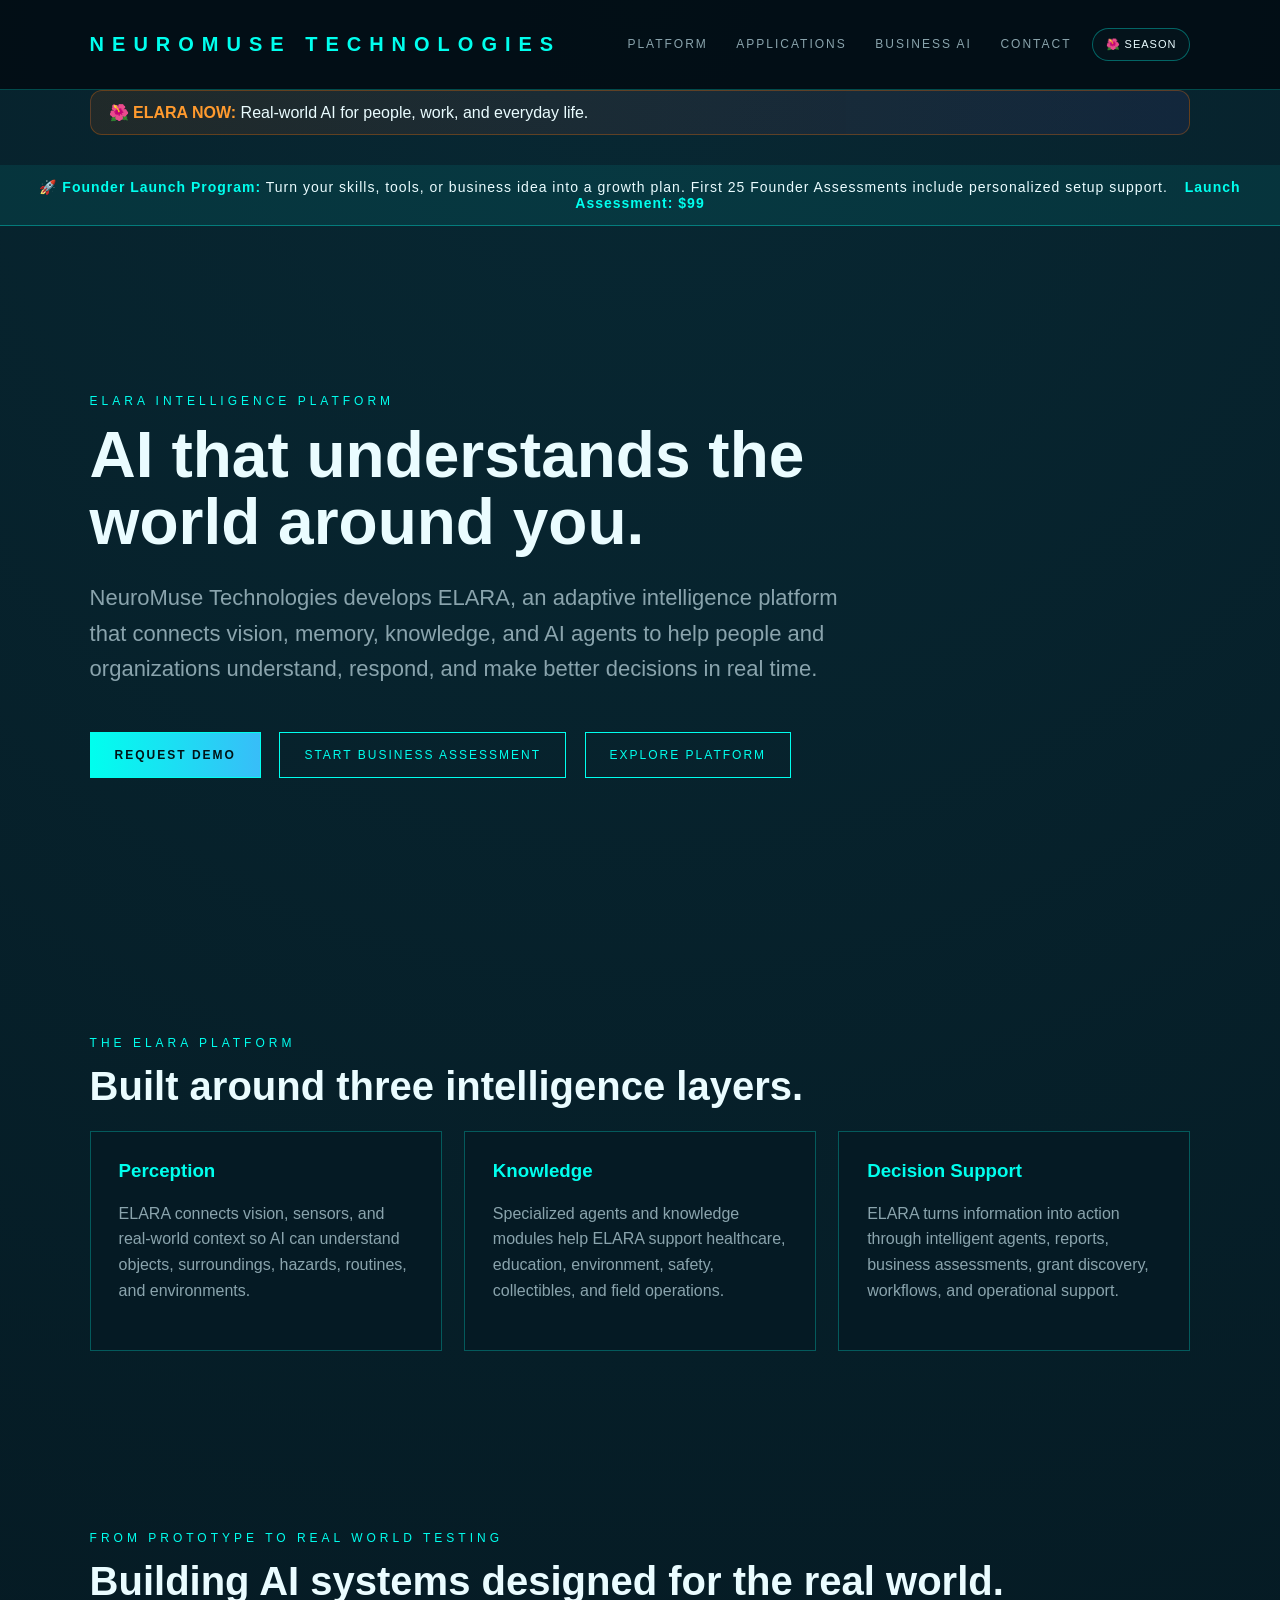
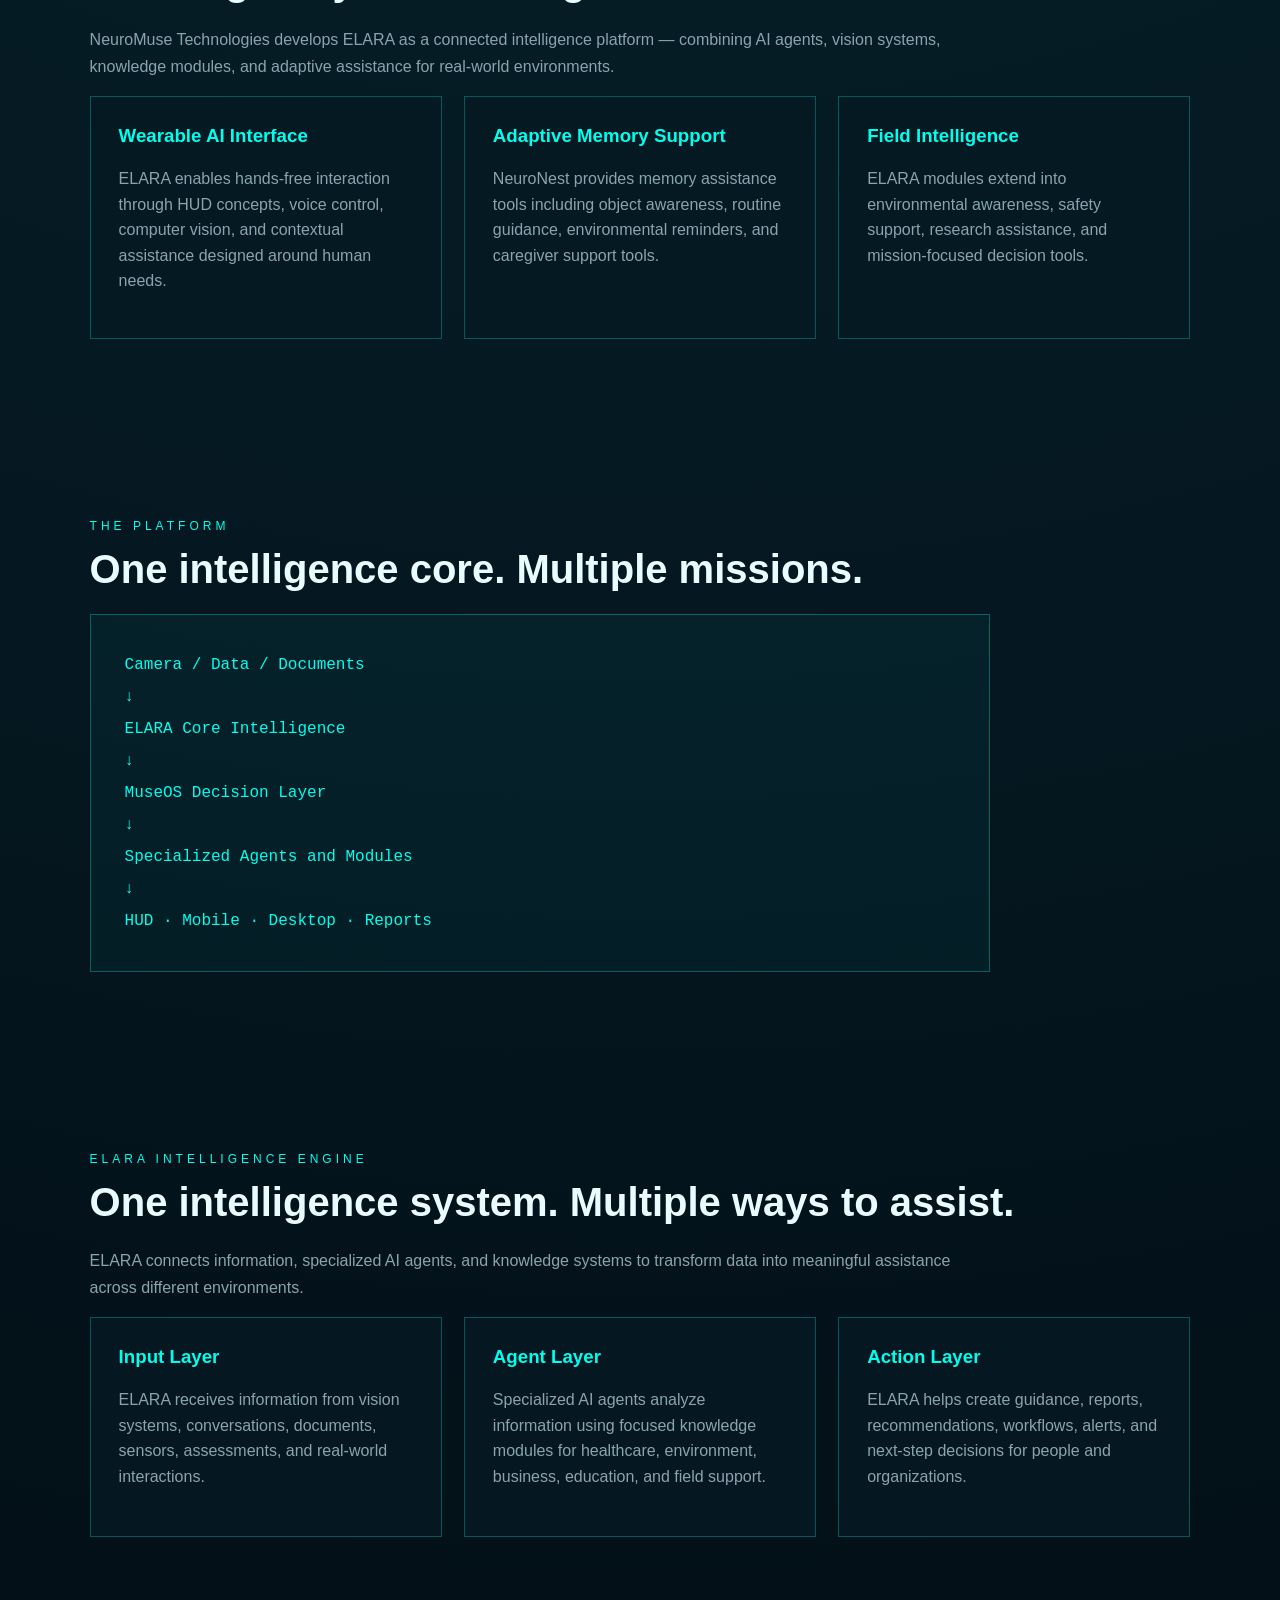
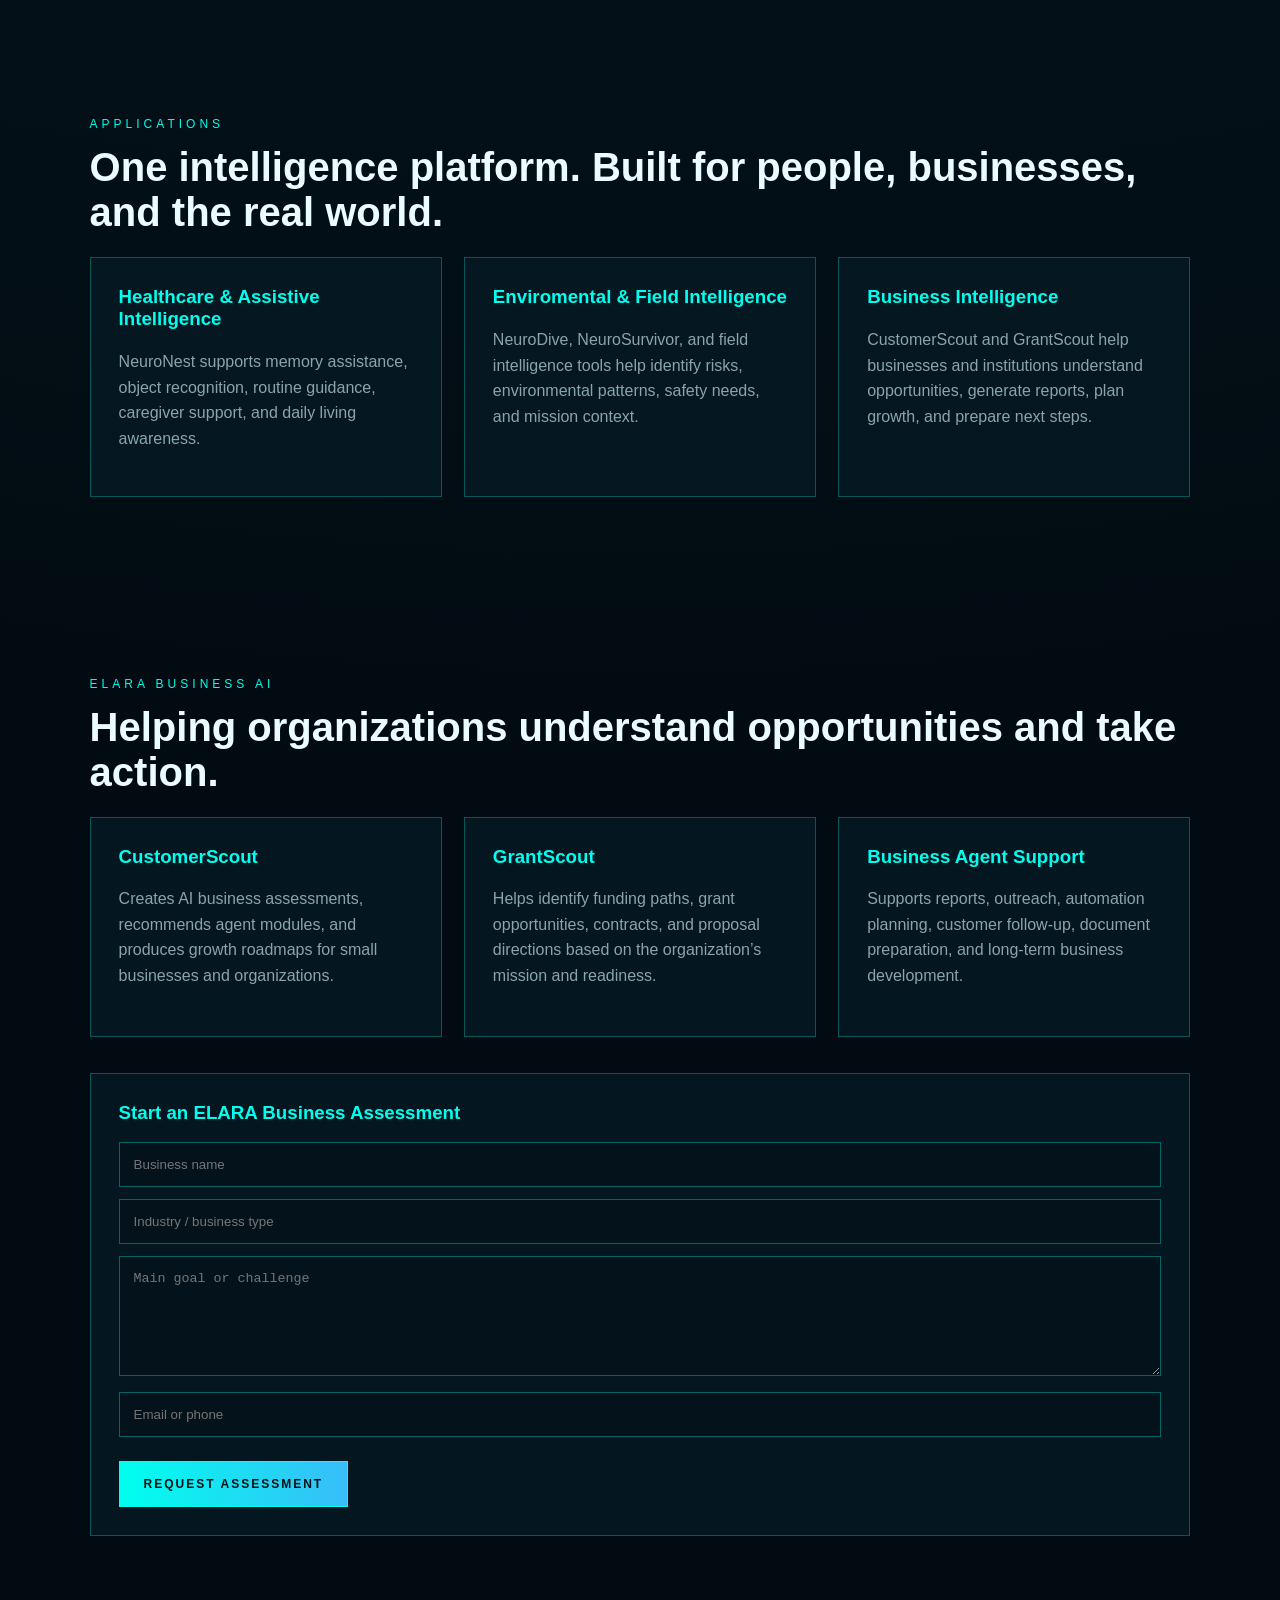
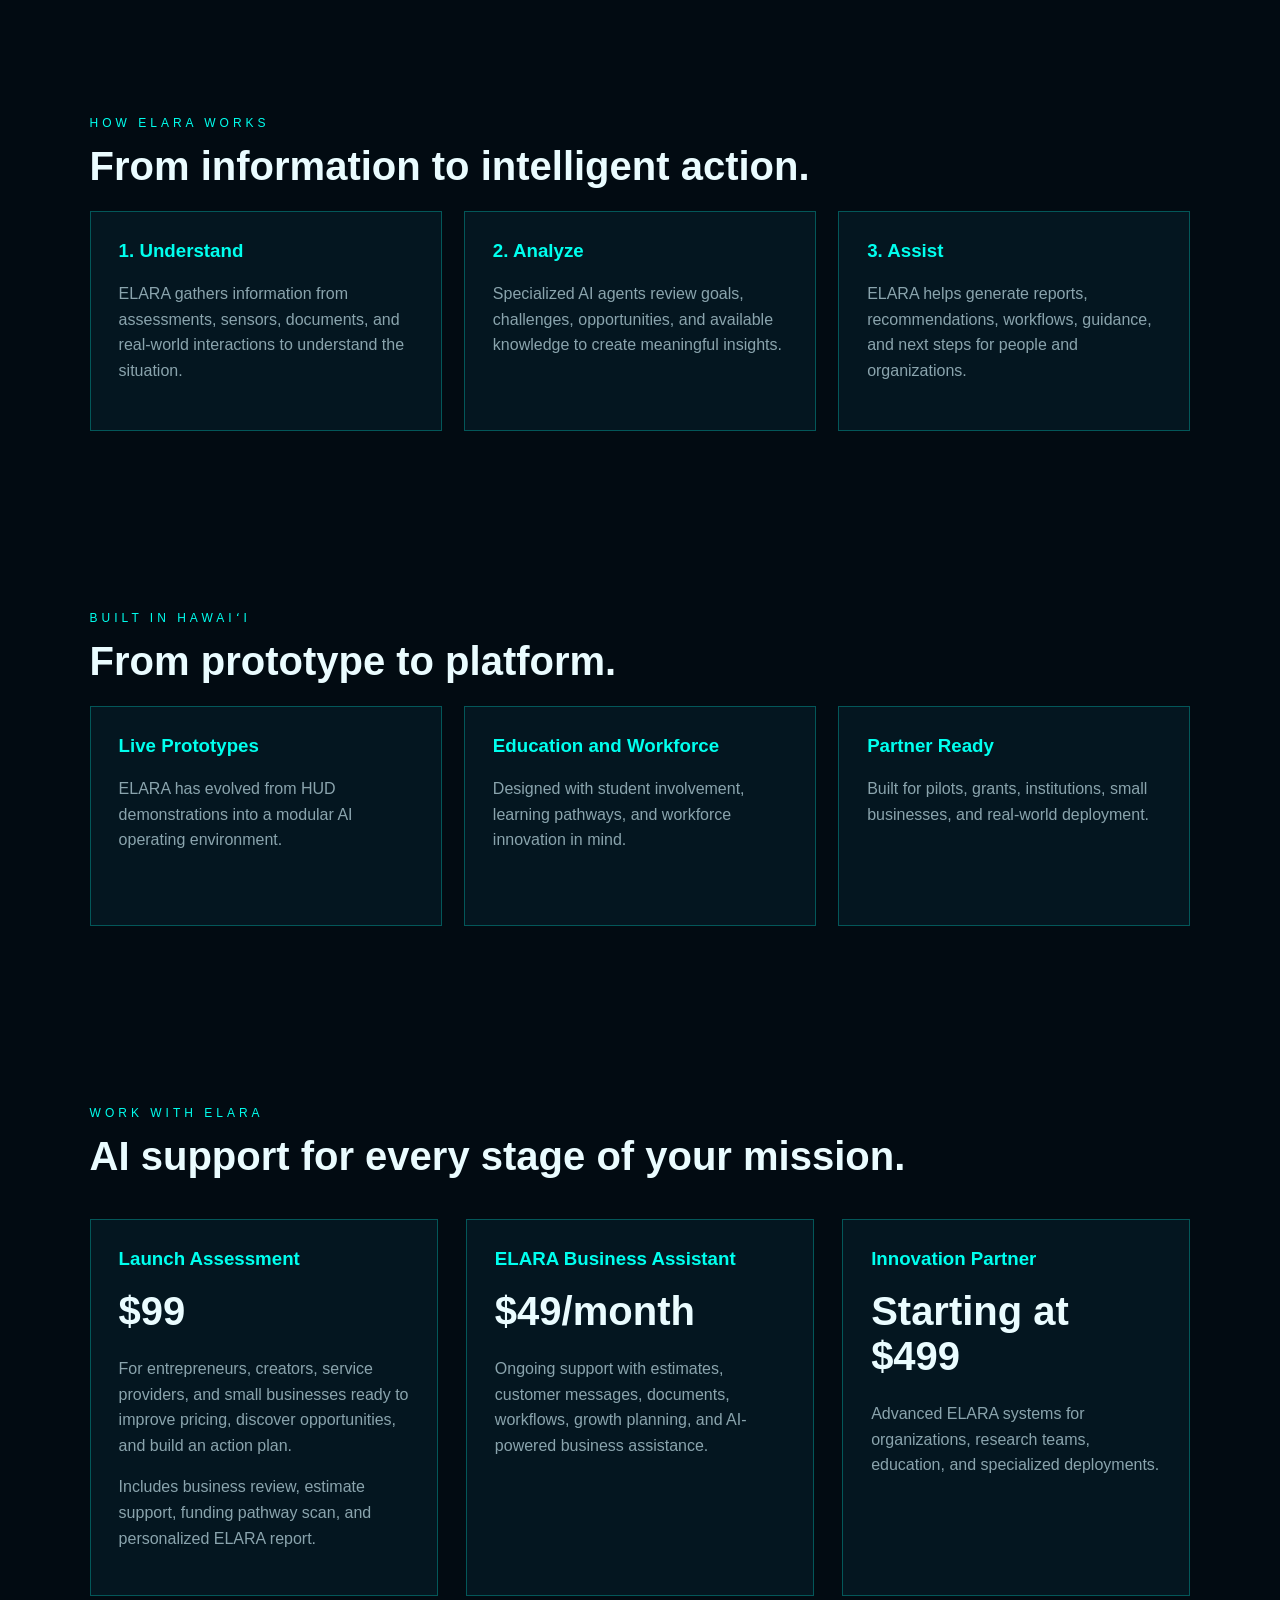
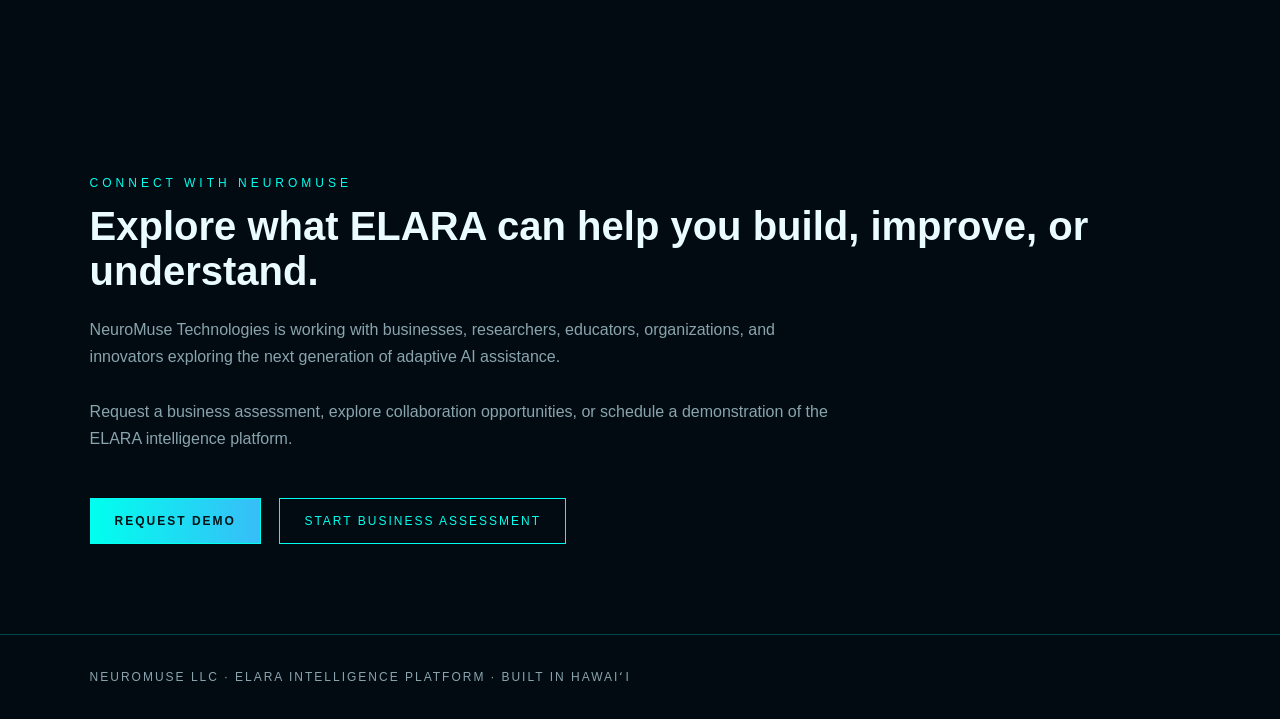
==== commit 7888ee17: "Fix contact assessment link markup" ====
--- a/index.html
+++ b/index.html
@@ -608,10 +608,7 @@
     </a>
 
 
-<a class="btn"
-href="mailto:clients@neuromusehq.com?subject=ELARA Business Assessment Request&body=Business Name:%0D%0A%0D%0ABusiness Type:%0D%0A%0D%0ALocation:%0D%0A%0D%0ACurrent Stage:%0D%0AIdea / Starting / Operating / Growing%0D%0A%0D%0AMilitary Connection (if applicable):%0D%0AActive Duty / Veteran / Military Spouse / None%0D%0A%0D%0AWhat do you need help with:%0D%0APricing and Estimates%0D%0AFinding Customers%0D%0AFunding Opportunities%0D%0ABusiness Setup%0D%0AMarketing%0D%0AAI Automation%0D%0A%0D%0AMain Challenge:%0D%0A%0D%0AWebsite or Social Media:%0D%0A%0D%0APhone/ Best Contact:"START BUSINESS ASSESSMENT</a>
-START ASSESSMENT
-</a>
+<a class="btn" href="mailto:clients@neuromusehq.com?subject=ELARA%20Business%20Assessment%20Request">START BUSINESS ASSESSMENT</a>
   </div>
 
 </section>
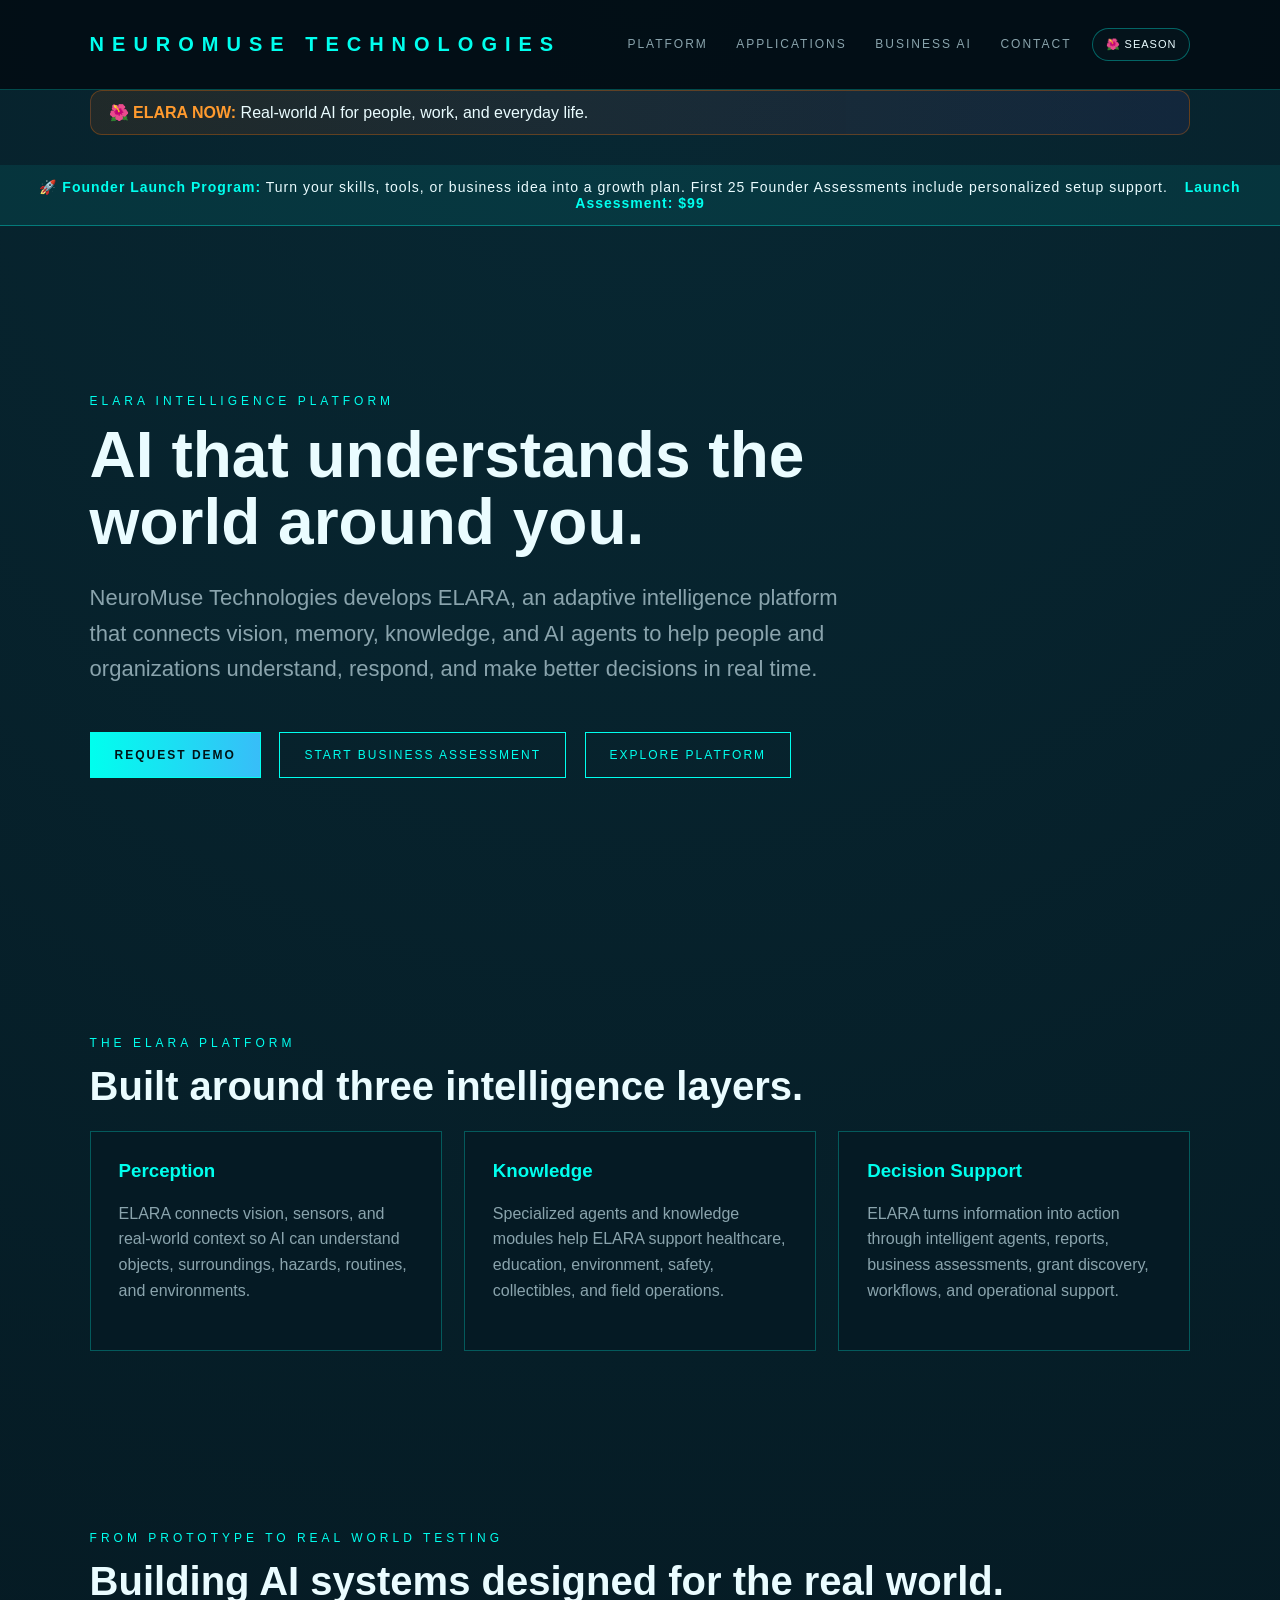
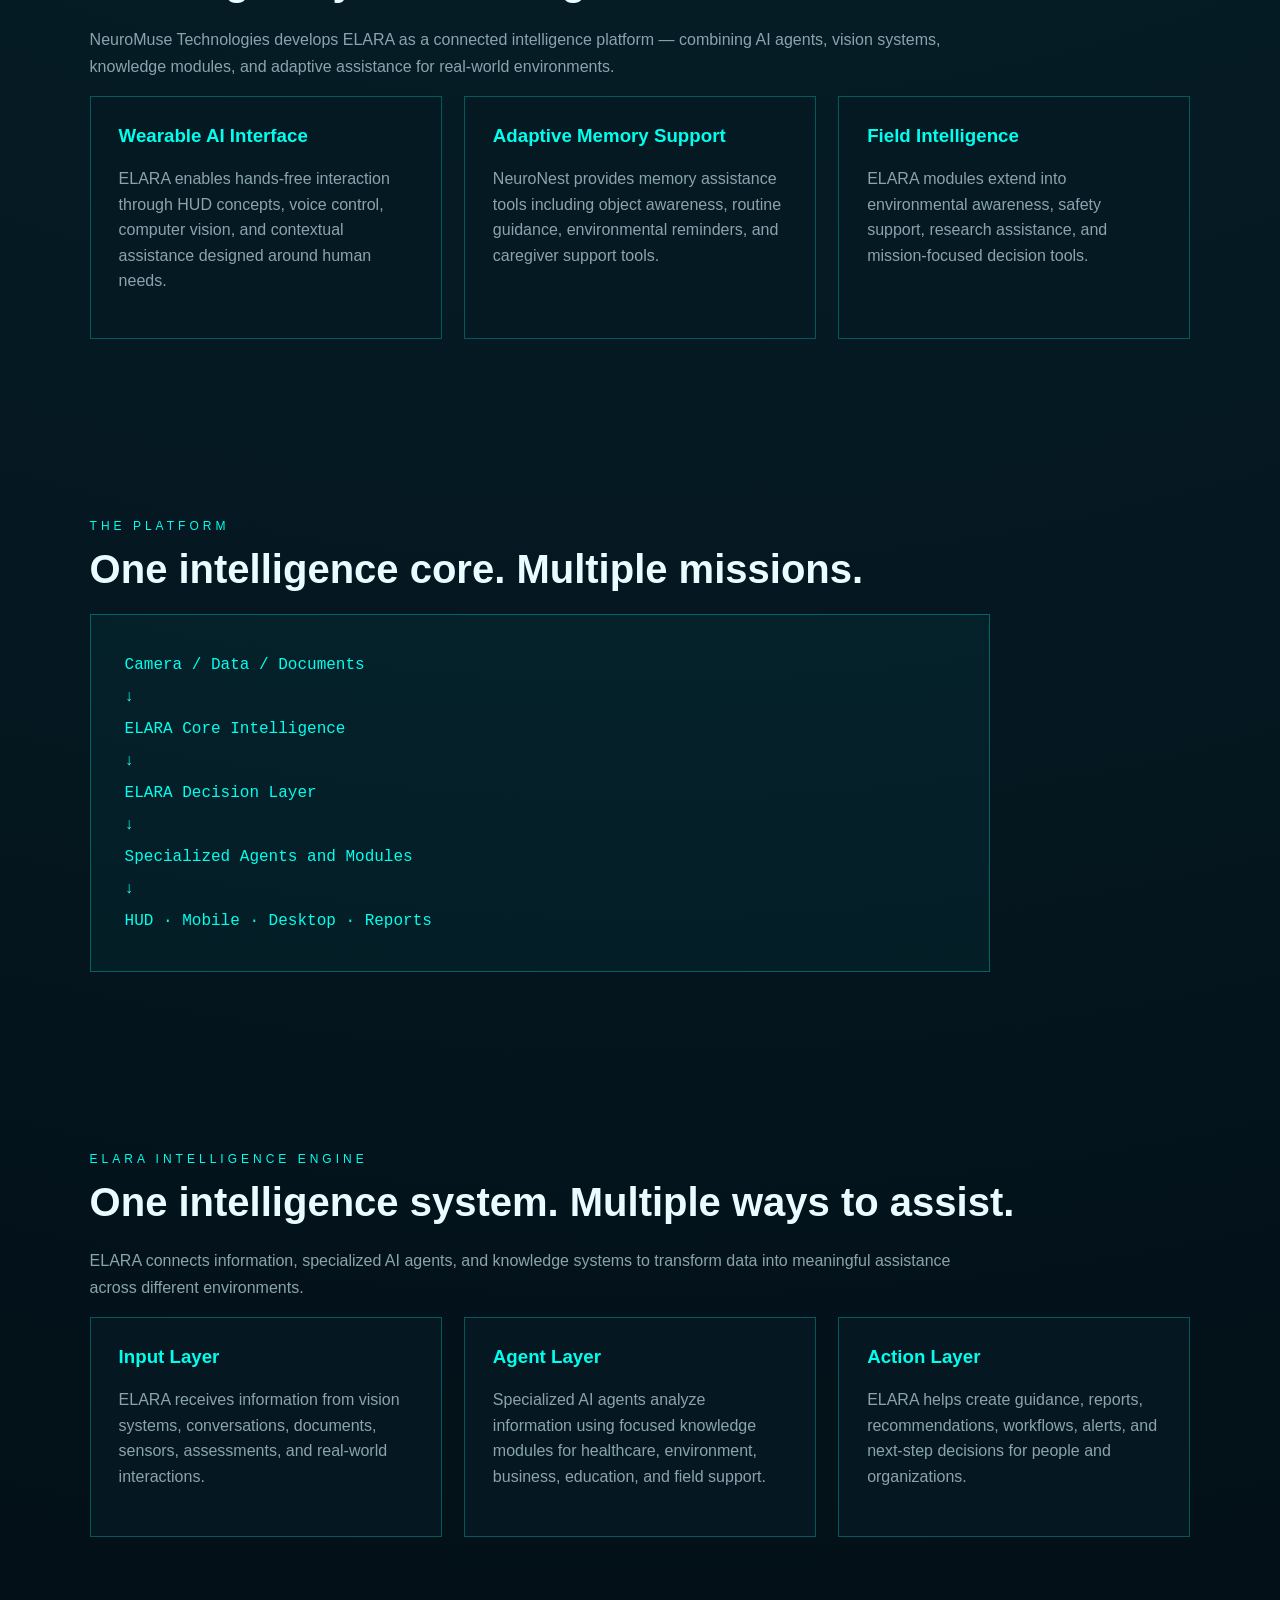
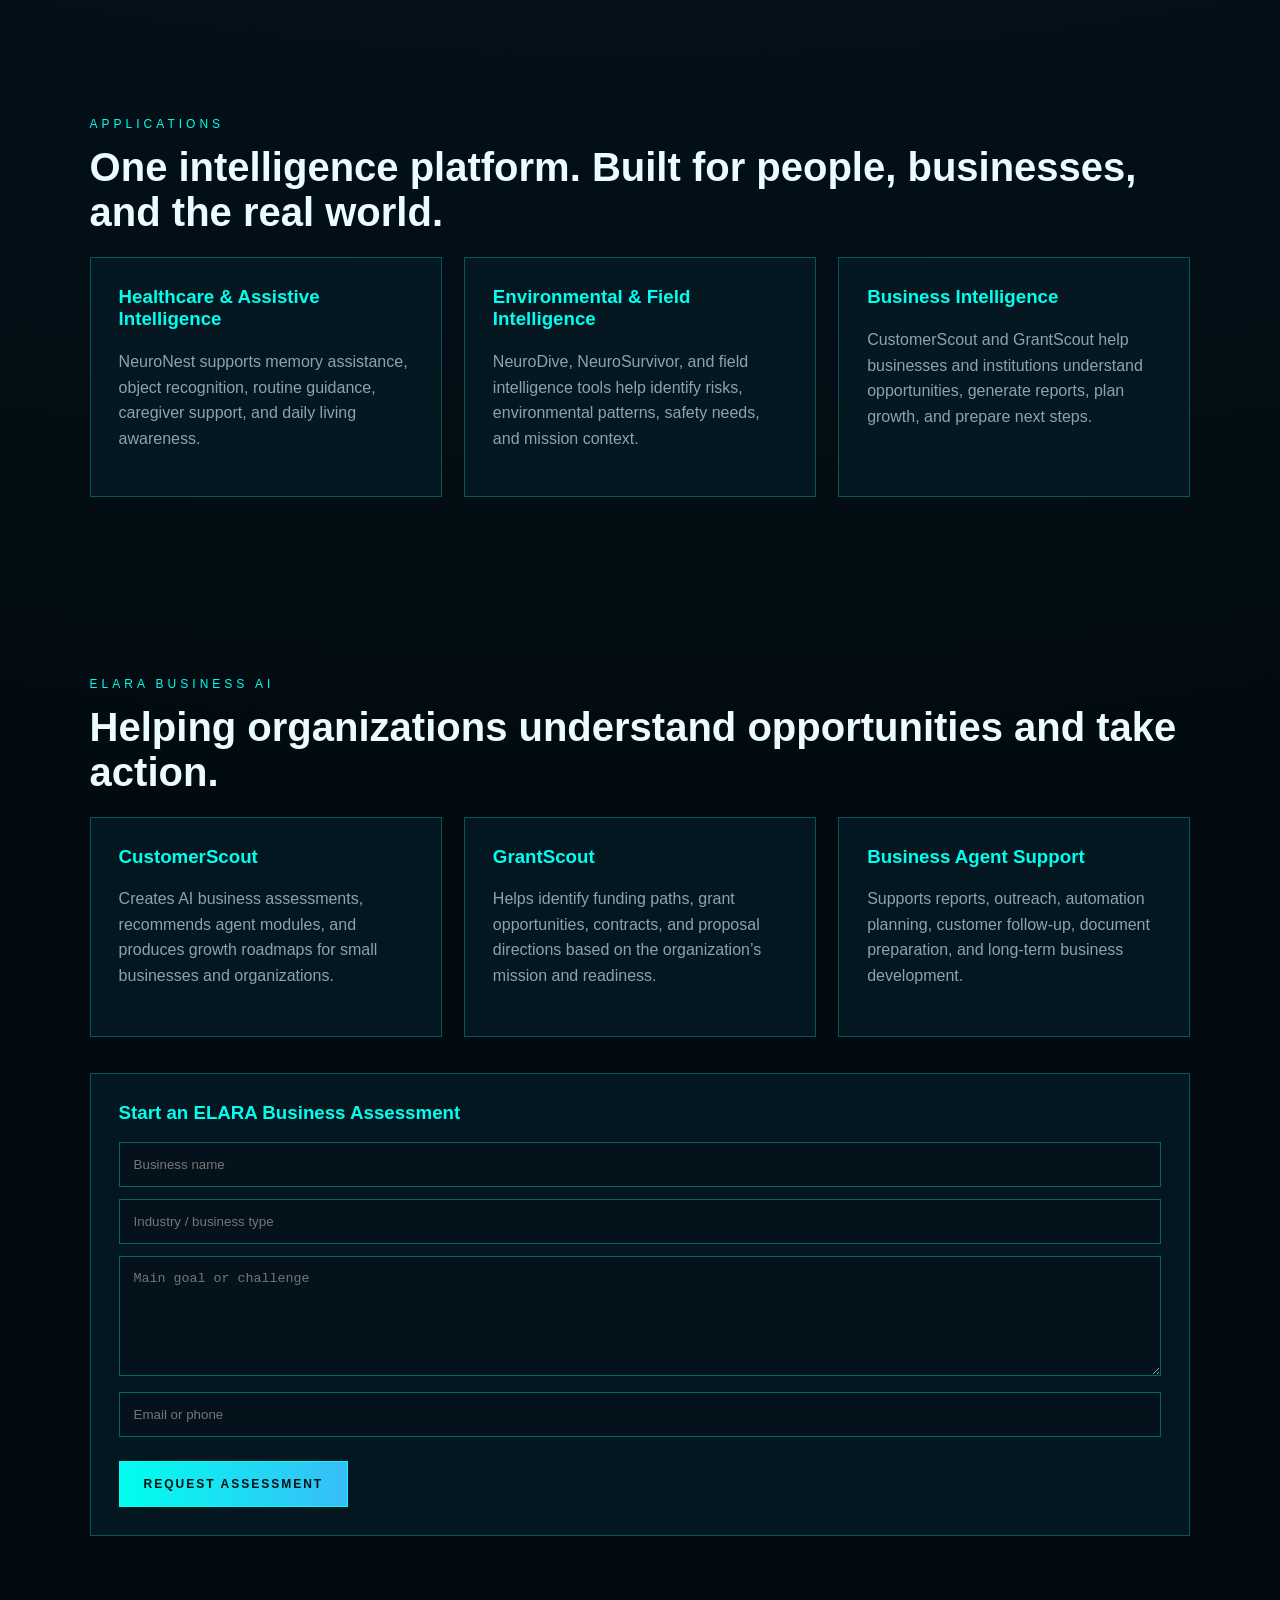
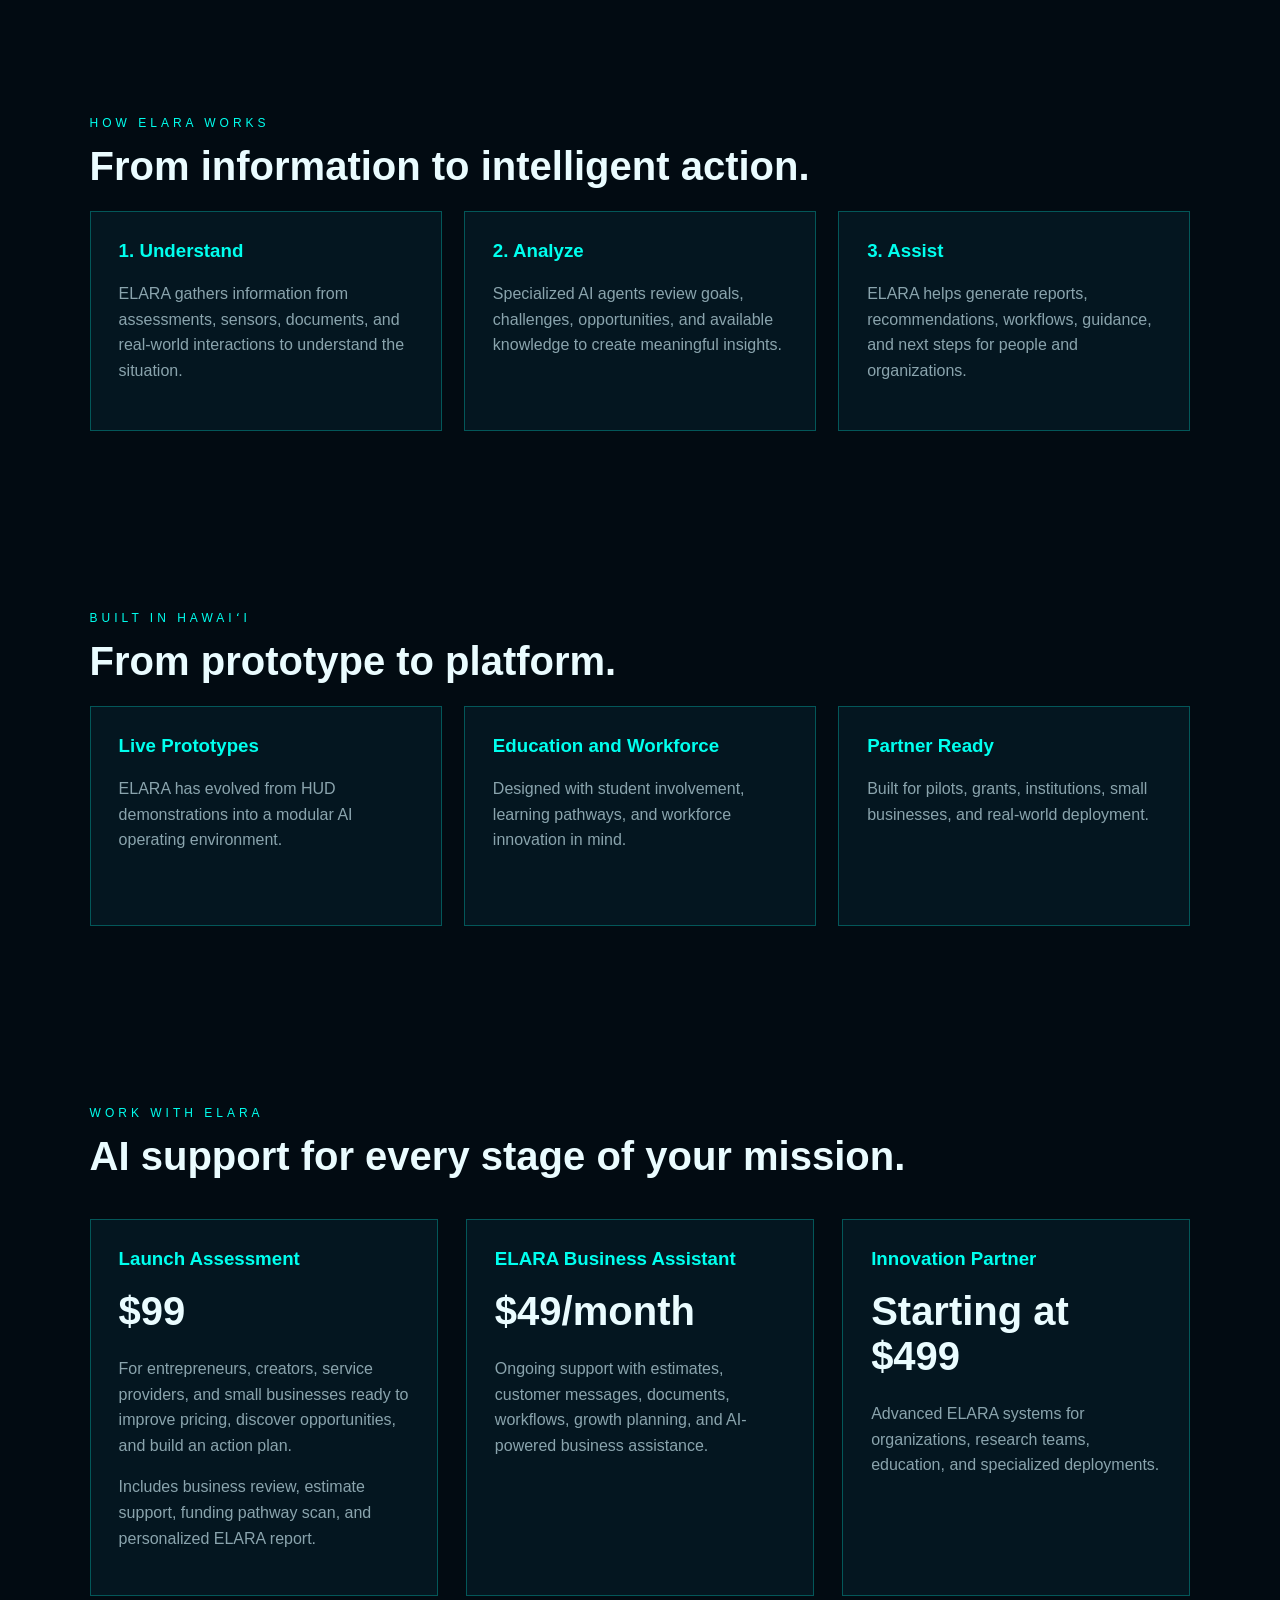
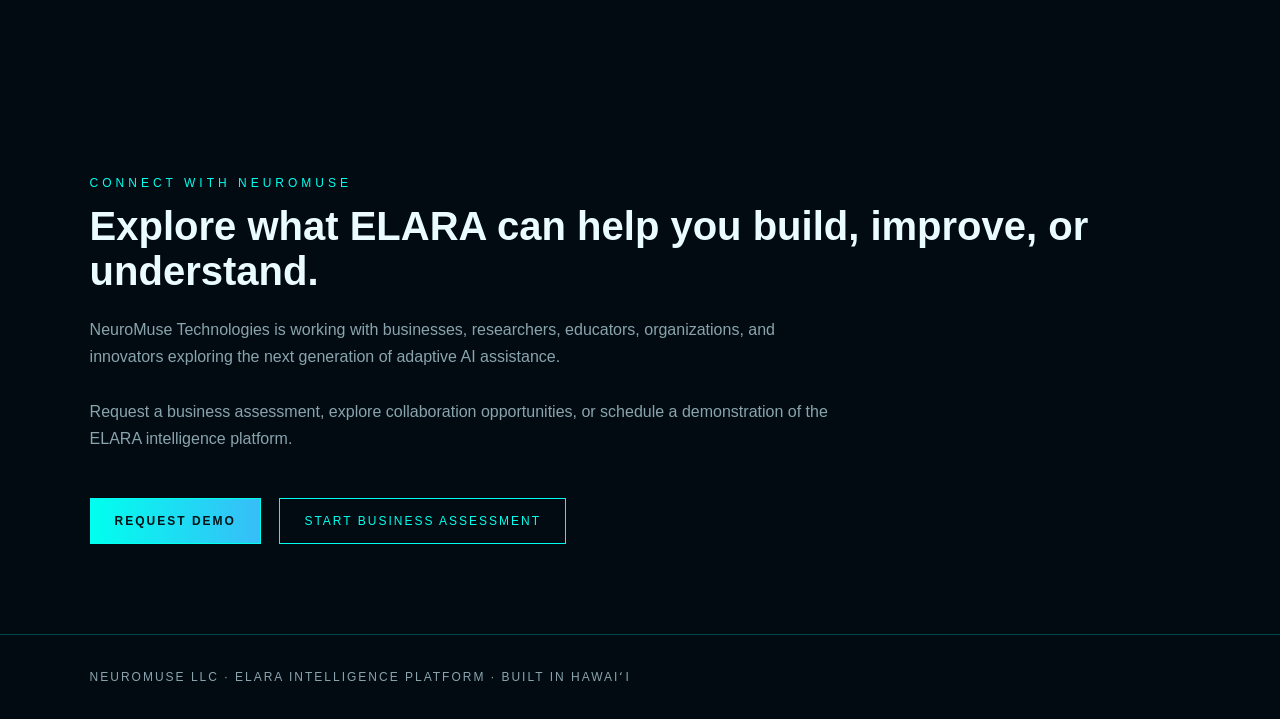
==== commit 9408cfb9: "Polish NeuroMuse seasonal ELARA presentation" ====
--- a/index.html
+++ b/index.html
@@ -214,6 +214,59 @@
 }
 
 /* Seasonal presentation layer */
+/* Full-site seasonal presentation */
+body.season-halloween::before{
+  content:"";
+  position:fixed;
+  inset:0;
+  pointer-events:none;
+  z-index:20;
+  background:
+    radial-gradient(circle at 8% 18%,rgba(255,115,0,.09) 0 2px,transparent 3px),
+    radial-gradient(circle at 91% 30%,rgba(168,85,247,.10) 0 2px,transparent 3px);
+  background-size:140px 160px,190px 210px;
+  mix-blend-mode:screen;
+}
+body.season-halloween .hero{
+  position:relative;
+  overflow:hidden;
+  background:
+    linear-gradient(90deg,rgba(2,5,12,.94) 0%,rgba(10,4,16,.70) 48%,rgba(2,11,18,.25) 100%),
+    radial-gradient(circle at 78% 45%,rgba(255,94,0,.18),transparent 25%),
+    radial-gradient(circle at 62% 18%,rgba(168,85,247,.20),transparent 28%);
+}
+body.season-halloween .hero::after{
+  content:"";
+  position:absolute;
+  right:7%;
+  top:14%;
+  width:260px;
+  height:260px;
+  border-radius:50%;
+  background:radial-gradient(circle at 35% 35%,#fff5cf 0 5%,#ffd76a 7%,#ff8a00 16%,rgba(255,94,0,.18) 48%,transparent 70%);
+  opacity:.8;
+  filter:blur(.2px);
+}
+body.season-halloween .hero > div{position:relative;z-index:1}
+body.season-halloween .hero h1{
+  text-shadow:0 4px 30px rgba(255,94,0,.18);
+}
+body.season-halloween section:nth-of-type(even){
+  background:linear-gradient(180deg,rgba(255,94,0,.025),transparent);
+}
+body.season-halloween .card{
+  transition:transform .2s ease,border-color .2s ease,box-shadow .2s ease;
+}
+body.season-halloween .card:hover{
+  transform:translateY(-3px);
+  border-color:rgba(255,138,0,.65);
+  box-shadow:0 12px 35px rgba(255,94,0,.10);
+}
+body.season-halloween footer{
+  background:rgba(0,0,0,.25);
+  border-top-color:rgba(255,115,0,.35);
+}
+
 body.season-halloween{background:
  radial-gradient(circle at 15% 20%,rgba(255,94,0,.18),transparent 28%),
  radial-gradient(circle at 85% 10%,rgba(168,85,247,.18),transparent 30%),
@@ -360,7 +413,7 @@
       ↓<br>
       ELARA Core Intelligence<br>
       ↓<br>
-      MuseOS Decision Layer<br>
+      ELARA Decision Layer<br>
       ↓<br>
       Specialized Agents and Modules<br>
       ↓<br>
@@ -423,7 +476,7 @@
     </div>
 
     <div class="card">
-      <h3>Enviromental & Field Intelligence</h3>
+      <h3>Environmental & Field Intelligence</h3>
       <p>
         NeuroDive, NeuroSurvivor, and field intelligence tools help identify risks,
         environmental patterns, safety needs, and mission context.
@@ -659,7 +712,7 @@
   const switcher = document.getElementById("seasonSwitch");
 
   if (halloween) {
-    panel.innerHTML = "<strong>🎃 OCTOBER SEASON:</strong> Spooky-good innovation with the same ELARA mission, privacy-first approach, and human oversight.";
+    panel.innerHTML = "<strong>🎃 OCTOBER SEASON:</strong> A seasonal NeuroMuse experience — while ELARA, our privacy-first intelligence platform, stays at the center.";
     eyebrow.textContent = "ELARA INTELLIGENCE PLATFORM · OCTOBER";
     title.textContent = "Real-world AI. Spooky-good solutions.";
     text.textContent = "NeuroMuse Technologies develops ELARA, an adaptive intelligence platform connecting vision, memory, knowledge, and AI agents to help people and organizations understand, respond, and make better decisions—with a seasonal October experience.";
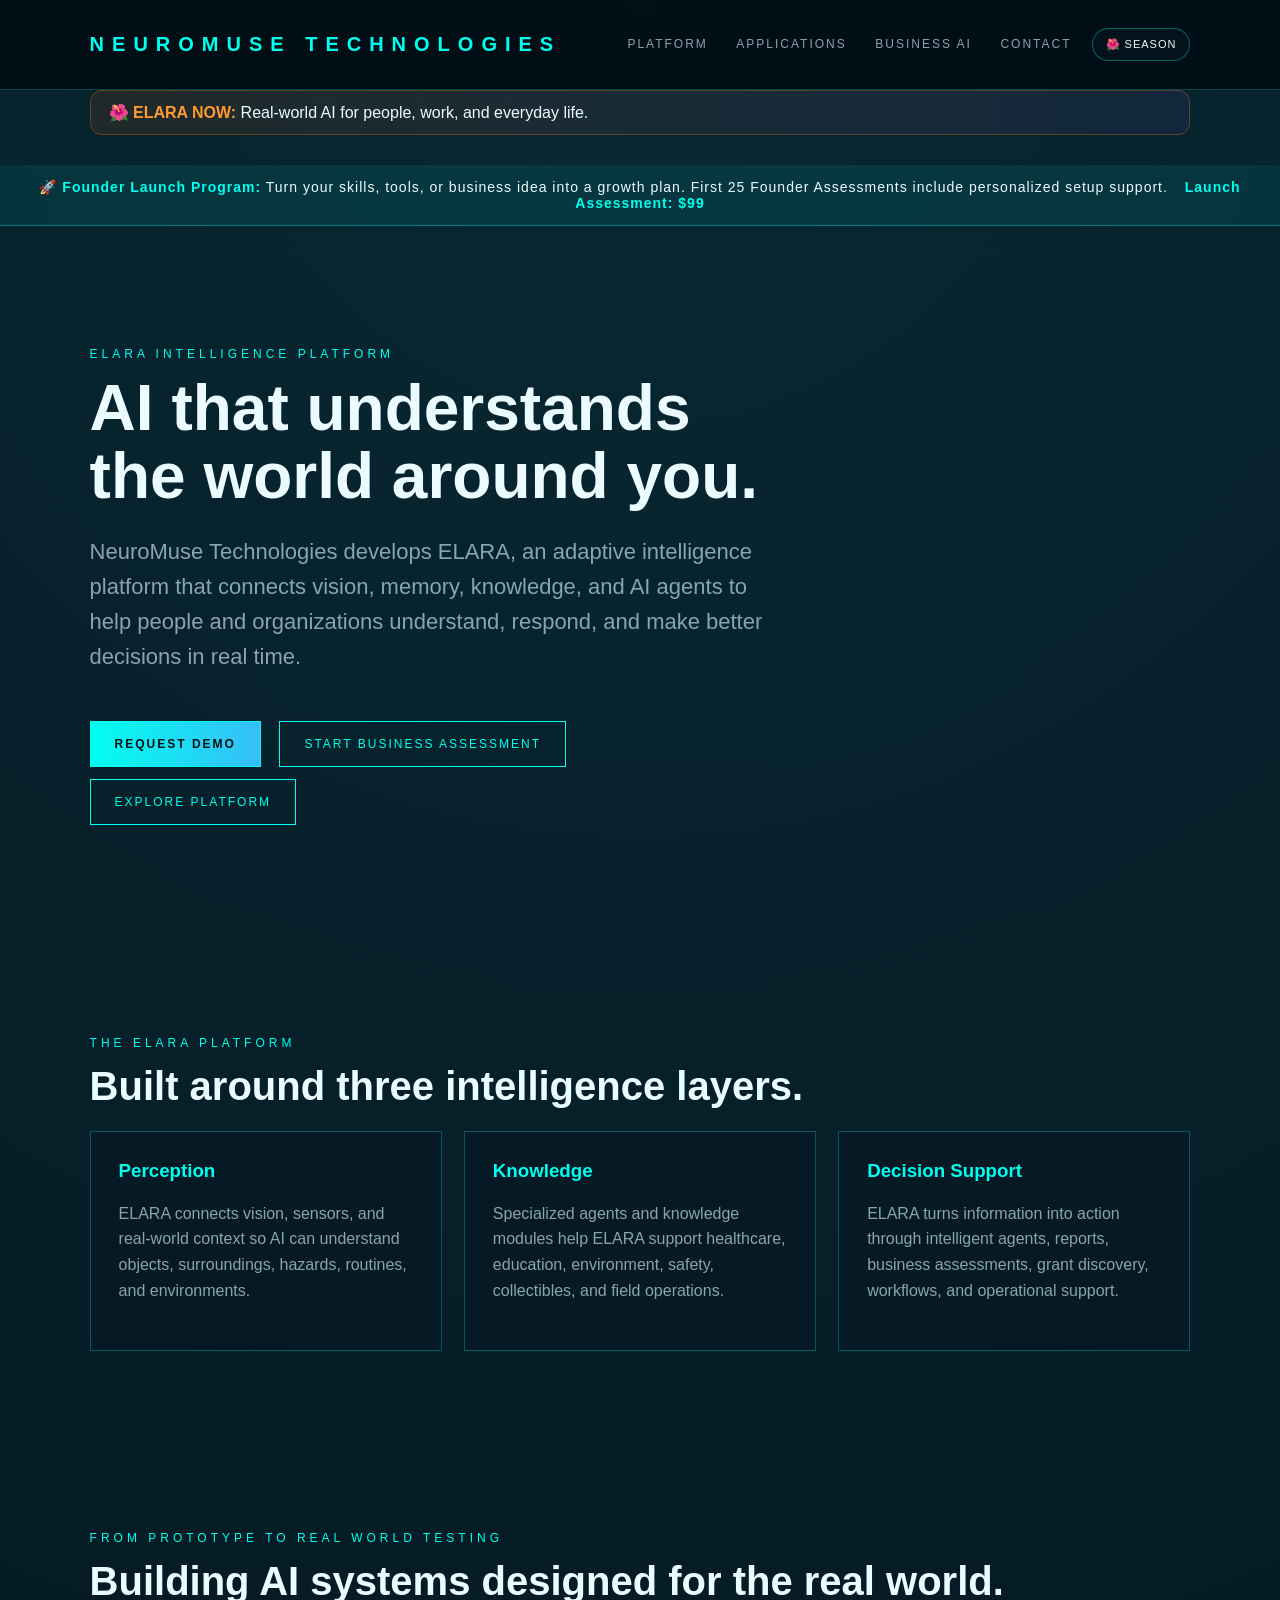
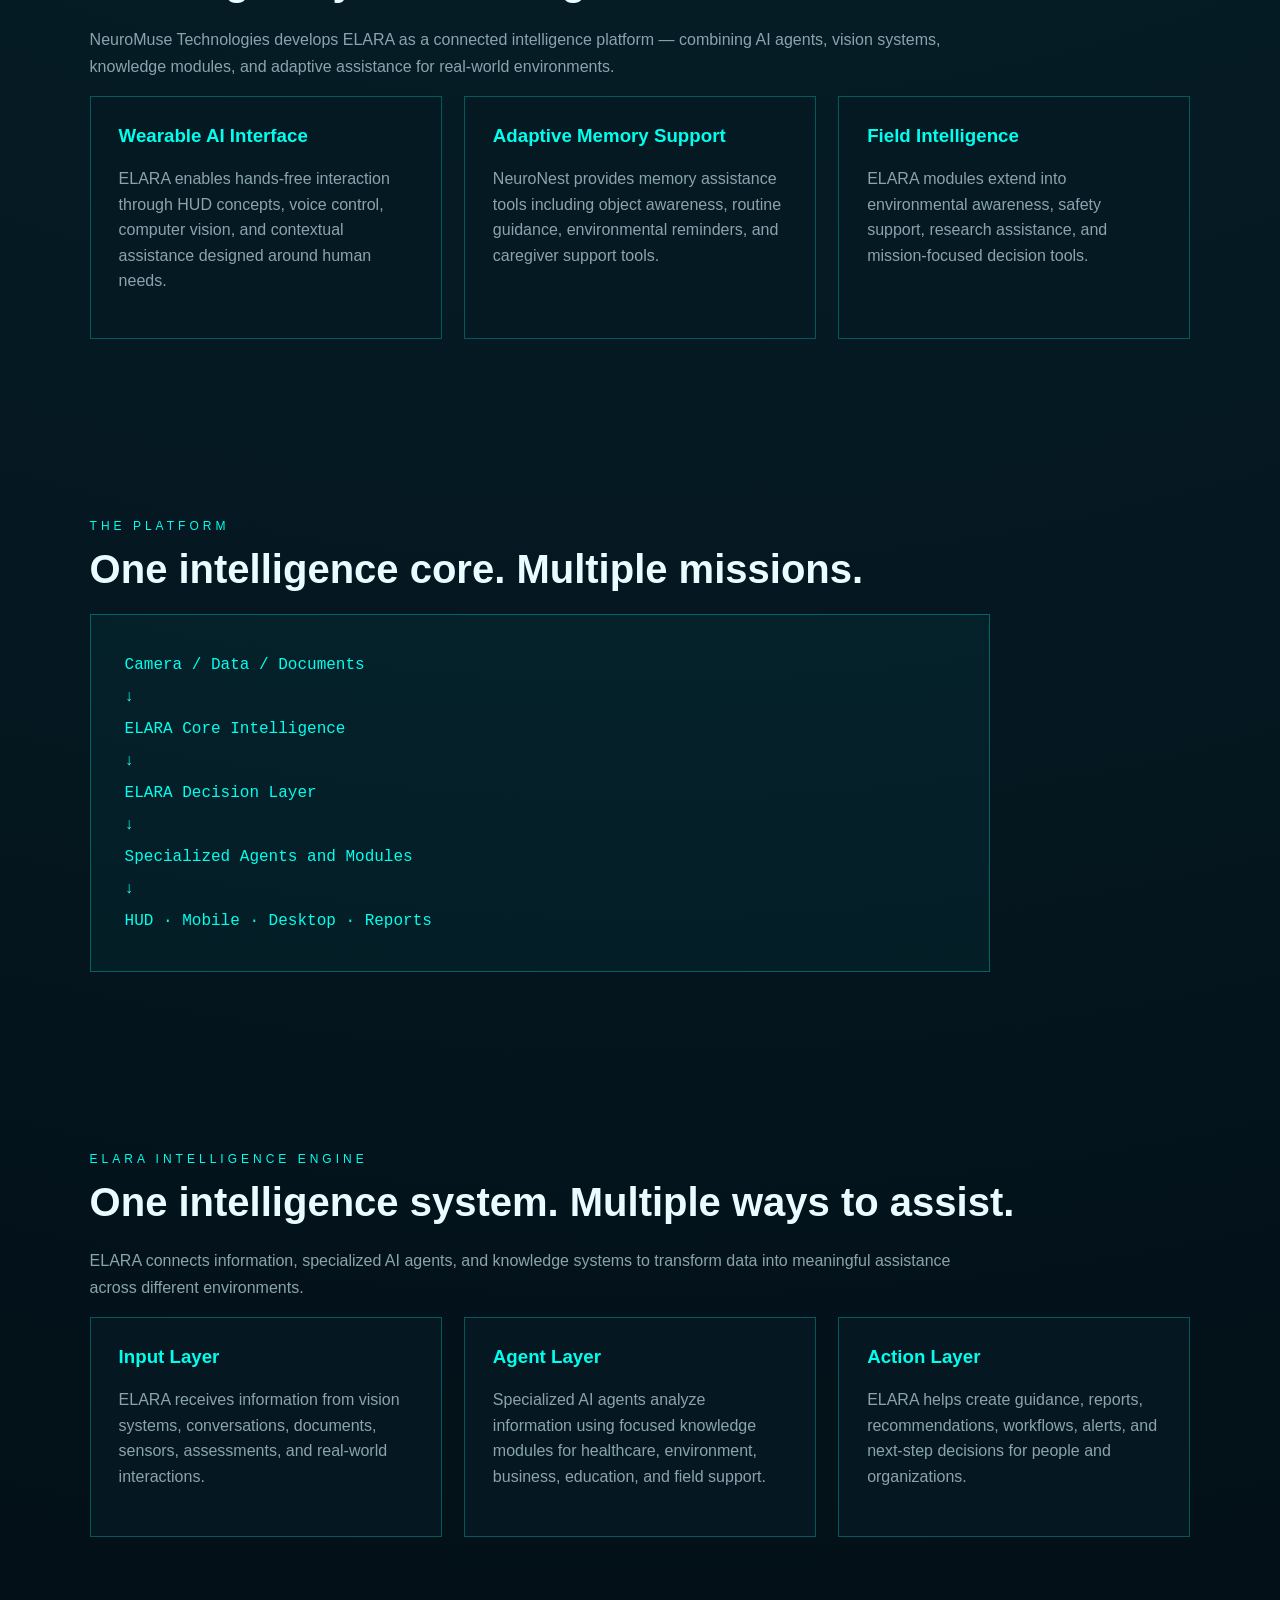
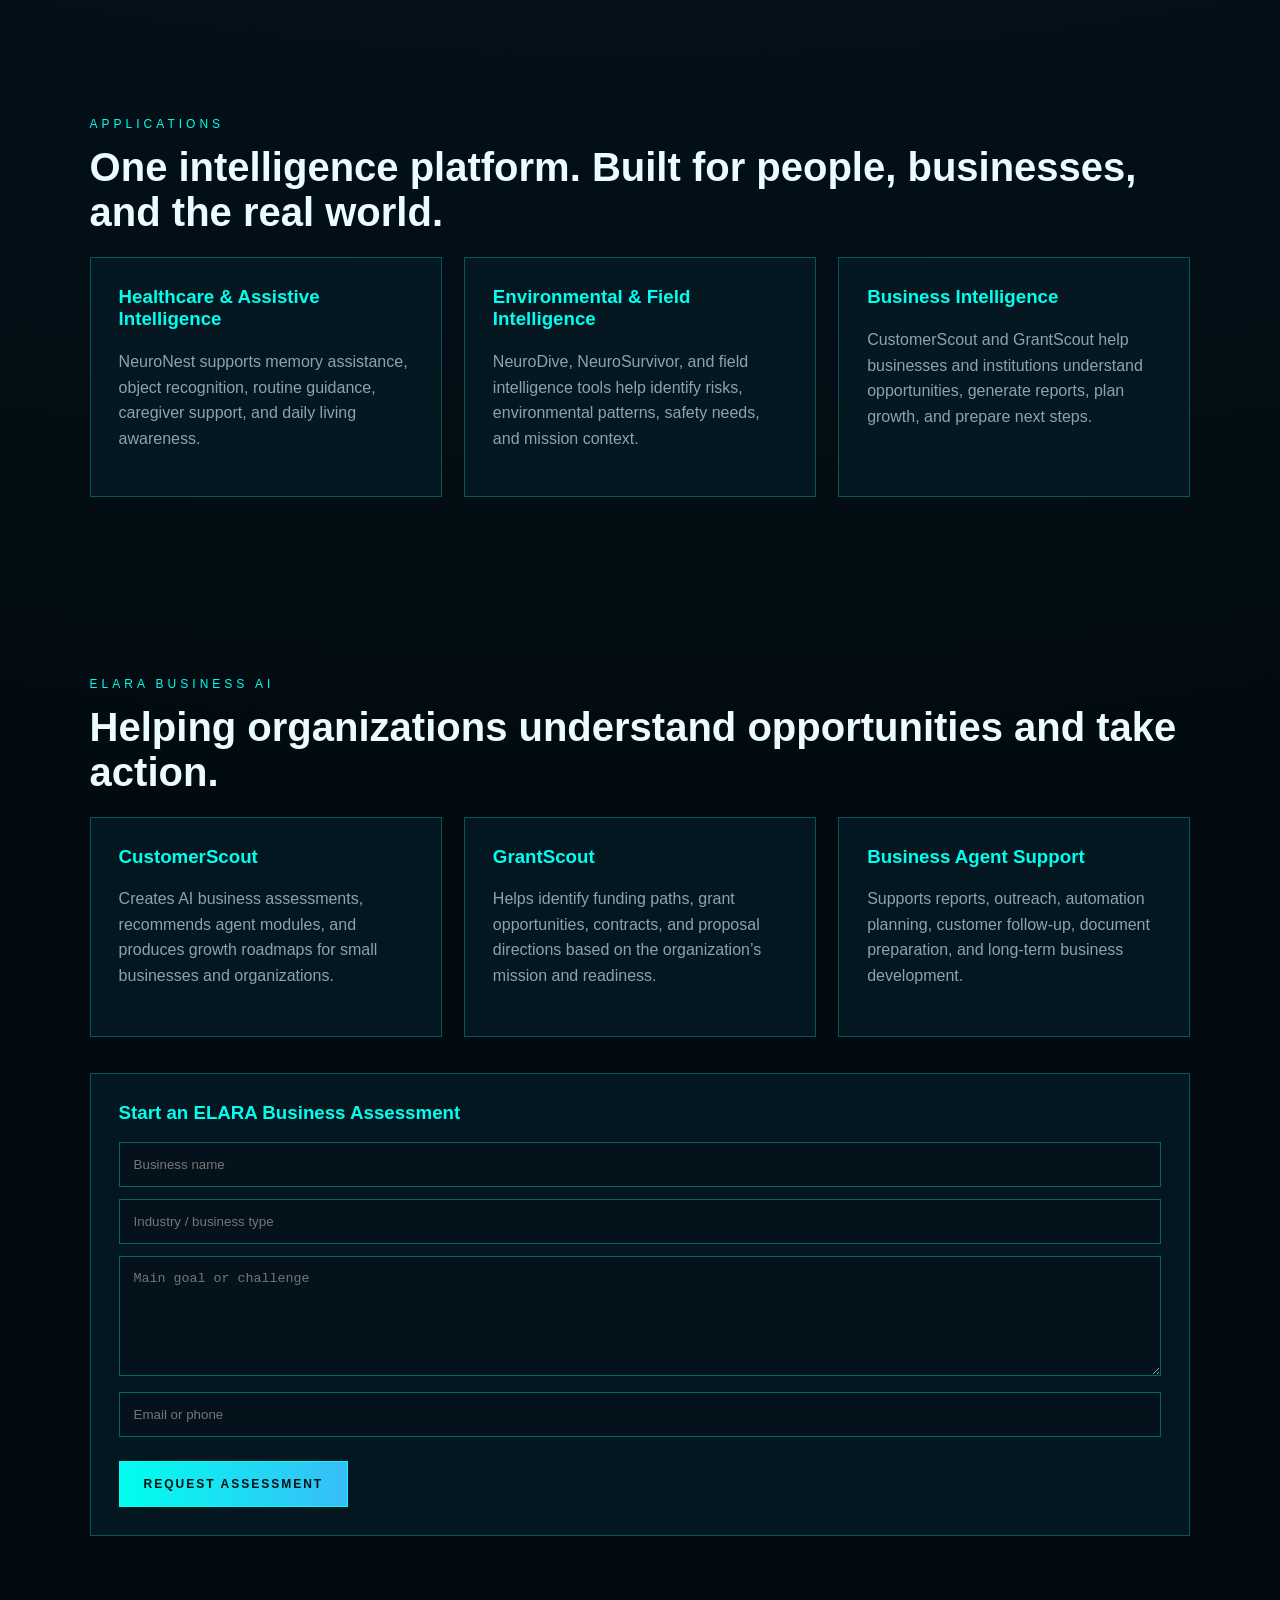
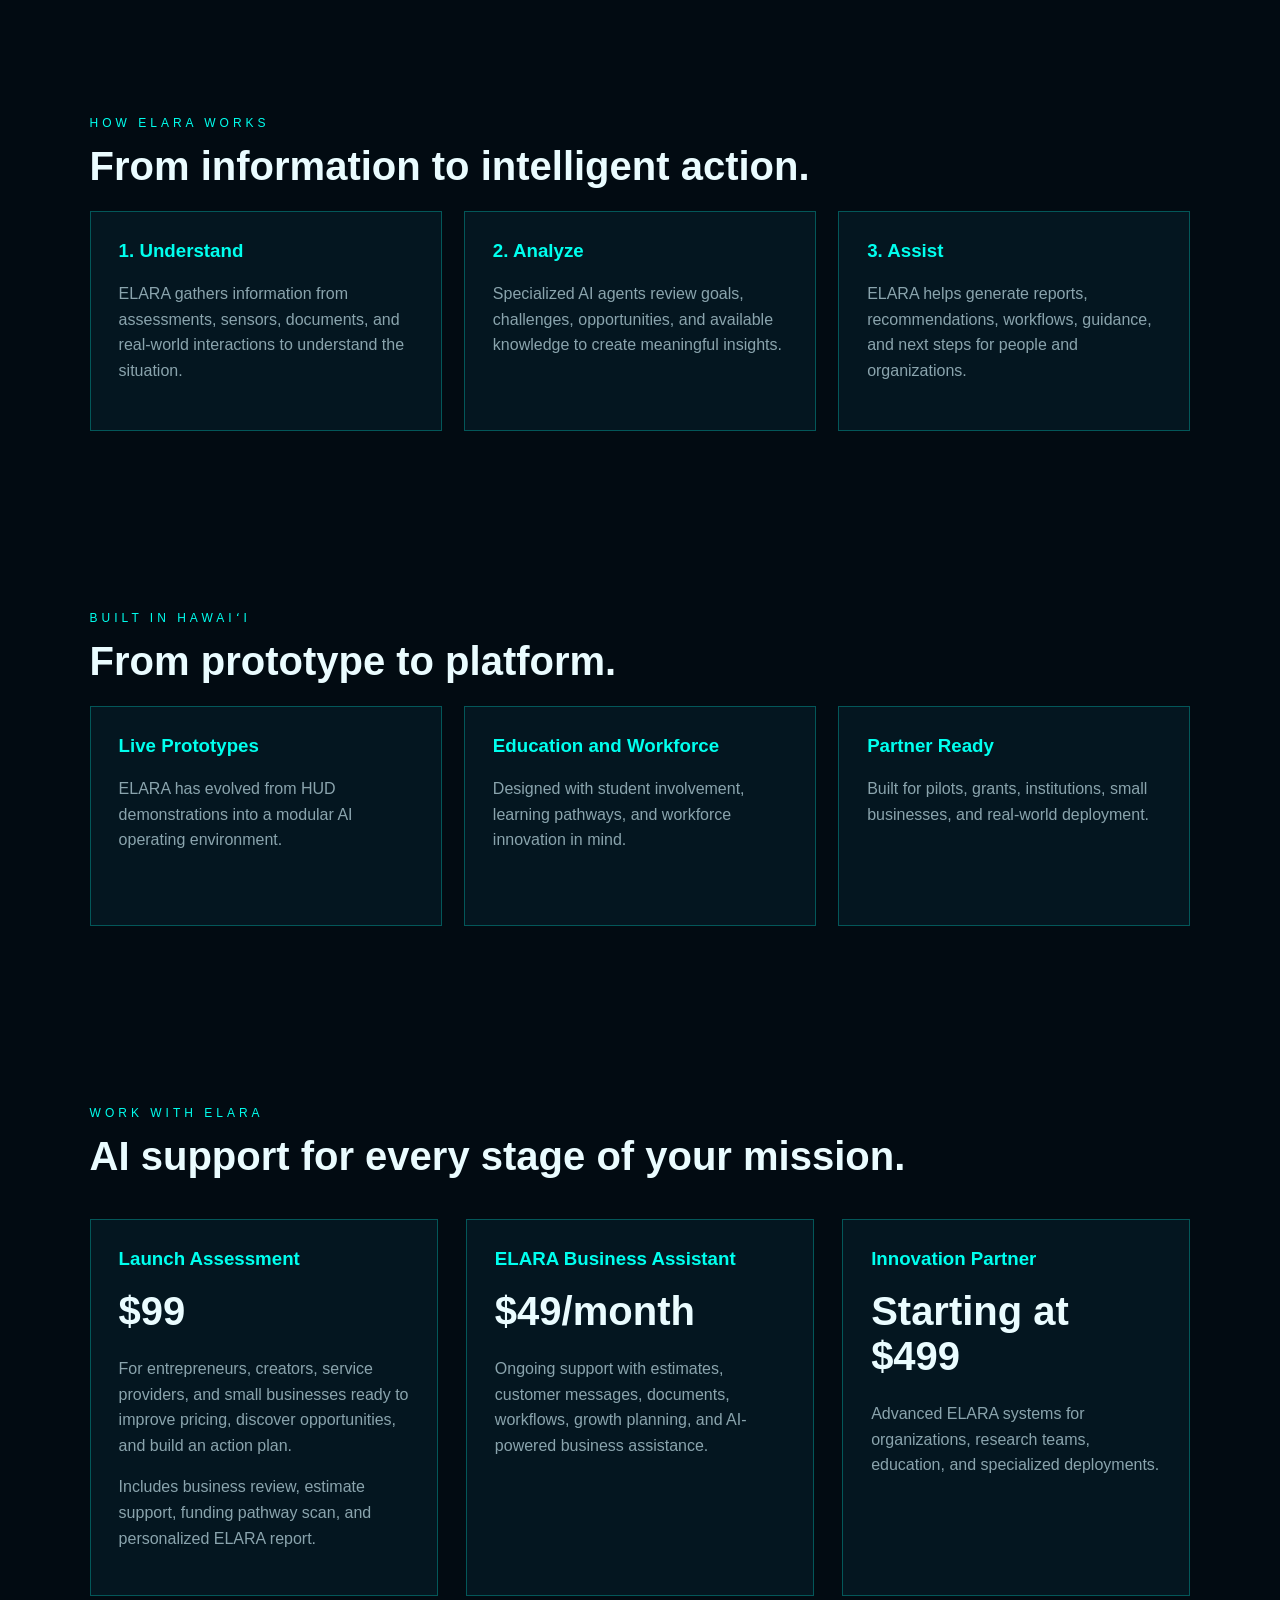
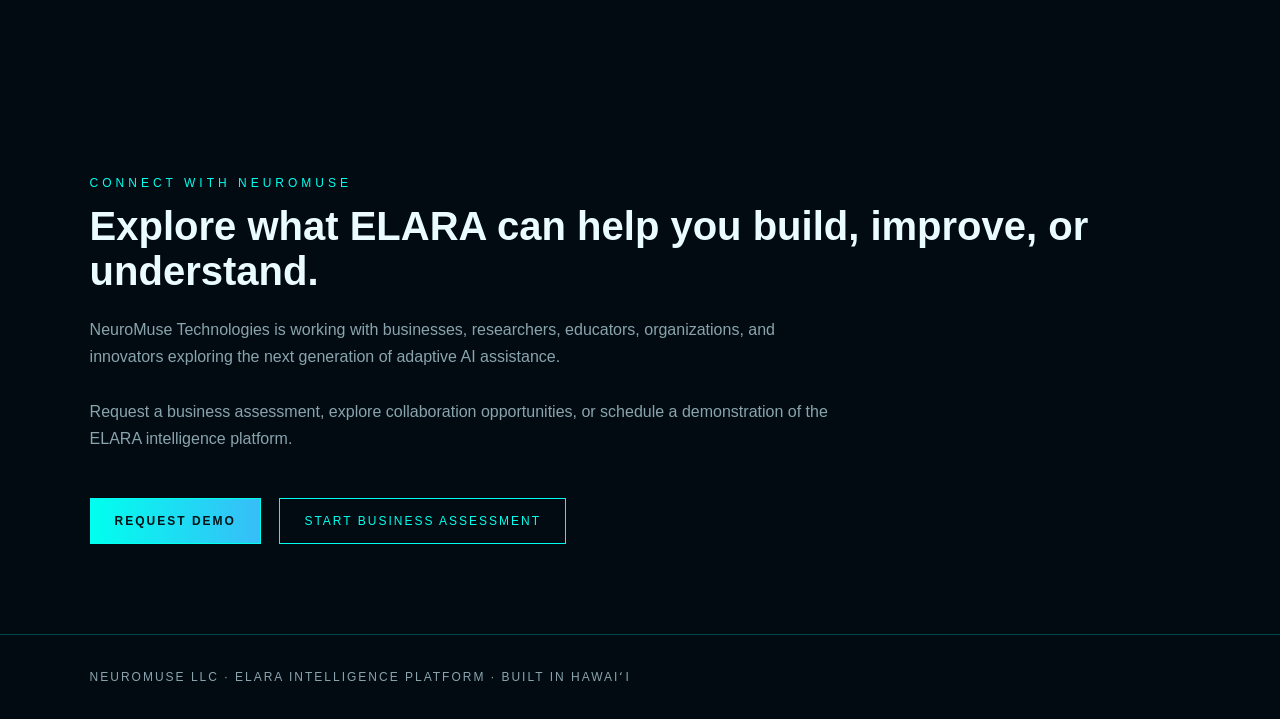
==== commit 7ced0530: "Upgrade NeuroMuse ELARA hero with live platform console" ====
--- a/index.html
+++ b/index.html
@@ -80,9 +80,46 @@
 
 .hero {
   min-height:80vh;
-  display:flex;
+  display:grid;
+  grid-template-columns:minmax(0,1.35fr) minmax(310px,.65fr);
+  gap:70px;
   align-items:center;
 }
+.hero-copy{position:relative;z-index:1}
+.hero-console{
+  position:relative;
+  padding:26px;
+  border:1px solid rgba(0,255,238,.28);
+  border-radius:22px;
+  background:linear-gradient(145deg,rgba(8,30,41,.94),rgba(3,12,20,.86));
+  box-shadow:0 20px 70px rgba(0,0,0,.35),inset 0 0 45px rgba(0,255,238,.035);
+  overflow:hidden;
+}
+.hero-console::before{
+  content:"";
+  position:absolute;
+  inset:-45%;
+  background:conic-gradient(from 180deg,transparent 0 55%,rgba(0,255,238,.10),transparent 70%);
+  animation:consoleSpin 10s linear infinite;
+}
+.console-top,.console-row,.console-footer,.console-orb{position:relative;z-index:1}
+.console-top{display:flex;justify-content:space-between;color:var(--muted);font-size:10px;letter-spacing:2px}
+.pulse{color:#45f0b0;text-shadow:0 0 12px #45f0b0}
+.console-orb{
+  width:150px;height:150px;margin:32px auto;border-radius:50%;
+  display:grid;place-items:center;
+  border:1px solid rgba(0,255,238,.5);
+  background:radial-gradient(circle,rgba(0,255,238,.20),rgba(0,255,238,.035) 52%,transparent 70%);
+  box-shadow:0 0 45px rgba(0,255,238,.10);
+  color:var(--accent);font-weight:900;letter-spacing:4px;
+}
+.console-row{display:flex;justify-content:space-between;padding:12px 0;border-top:1px solid rgba(0,255,238,.12);font-size:11px;letter-spacing:1.5px}
+.console-row span{color:var(--muted)} .console-row b{color:#45f0b0;font-size:10px}
+.console-footer{text-align:center;margin-top:16px;color:var(--accent);font-size:10px;letter-spacing:2px}
+@keyframes consoleSpin{to{transform:rotate(360deg)}}
+body.season-halloween .hero-console{border-color:rgba(255,138,0,.45);background:linear-gradient(145deg,rgba(30,11,20,.95),rgba(8,4,13,.92))}
+body.season-halloween .console-orb{border-color:rgba(255,138,0,.65);background:radial-gradient(circle,rgba(255,138,0,.22),rgba(168,85,247,.08) 52%,transparent 70%);color:#ff9a2e;box-shadow:0 0 55px rgba(255,94,0,.12)}
+body.season-halloween .console-row b{color:#ffb15c}
 
 .hero h1 {
   font-size:64px;
@@ -203,14 +240,13 @@
   letter-spacing:2px;
 }
 
+@media(max-width:900px){
+  .hero{grid-template-columns:1fr;gap:35px}
+  .hero-console{max-width:560px}
+}
 @media(max-width:700px) {
-  .hero h1 {
-    font-size:42px;
-  }
-
-  nav {
-    display:none;
-  }
+  .hero h1 {font-size:42px}
+  nav {display:none}
 }
 
 /* Seasonal presentation layer */
@@ -314,7 +350,7 @@
 </div>
   
 <section class="hero">
-  <div>
+  <div class="hero-copy">
     <div class="eyebrow" id="heroEyebrow">ELARA INTELLIGENCE PLATFORM</div>
     <h1 id="heroTitle">AI that understands the world around you.</h1>
     <p id="heroText">
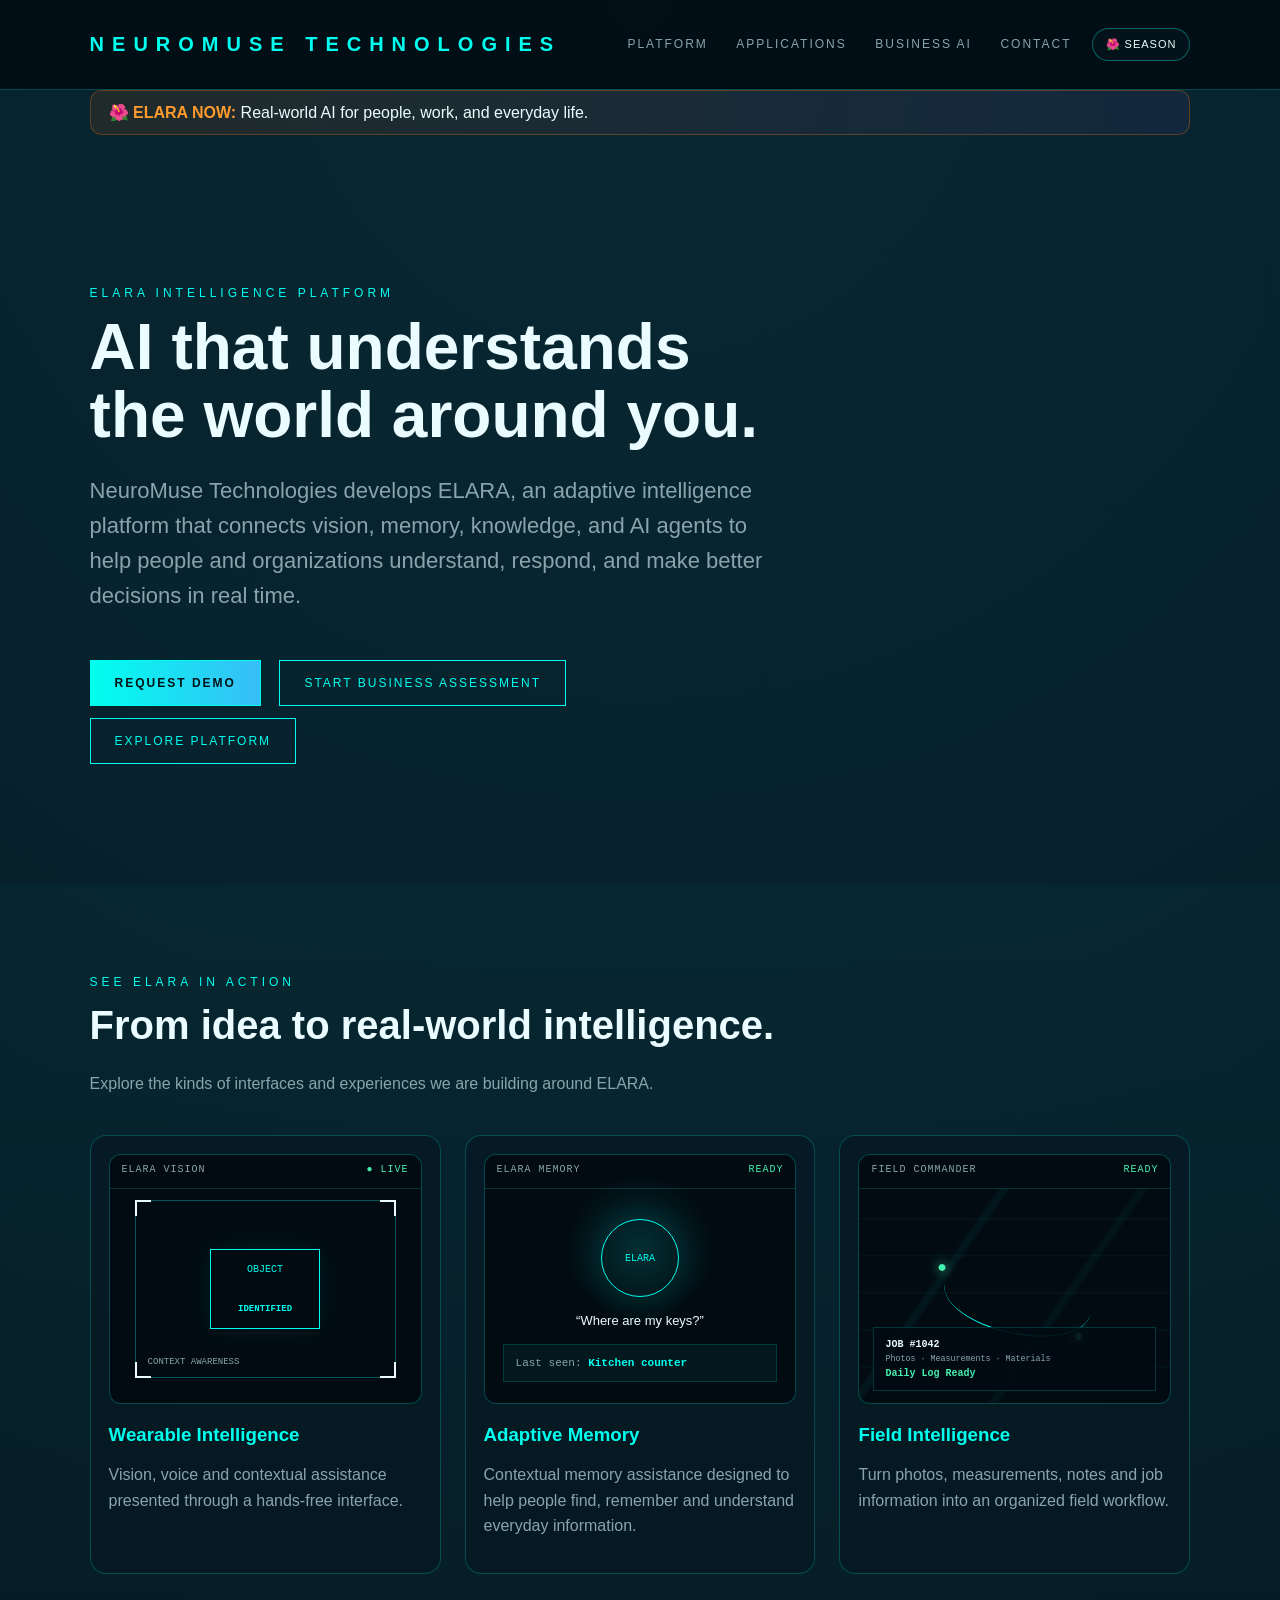
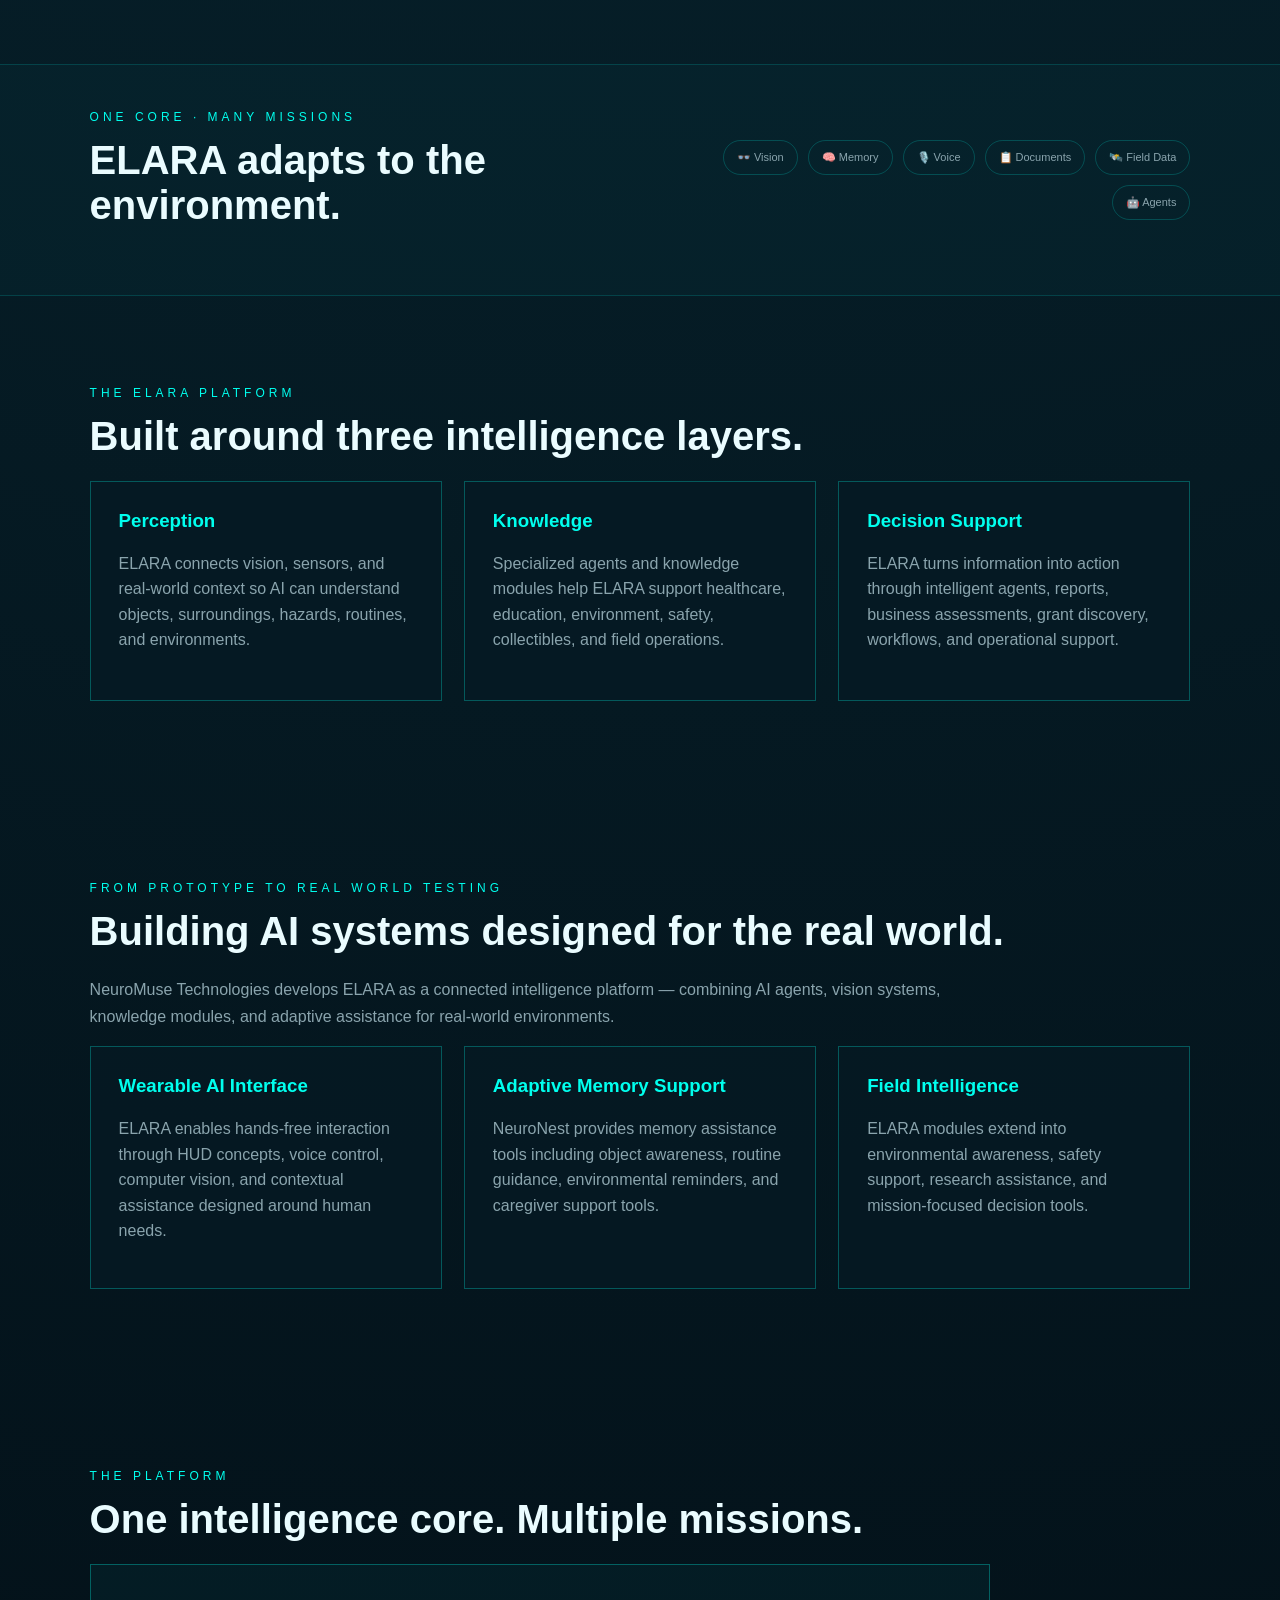
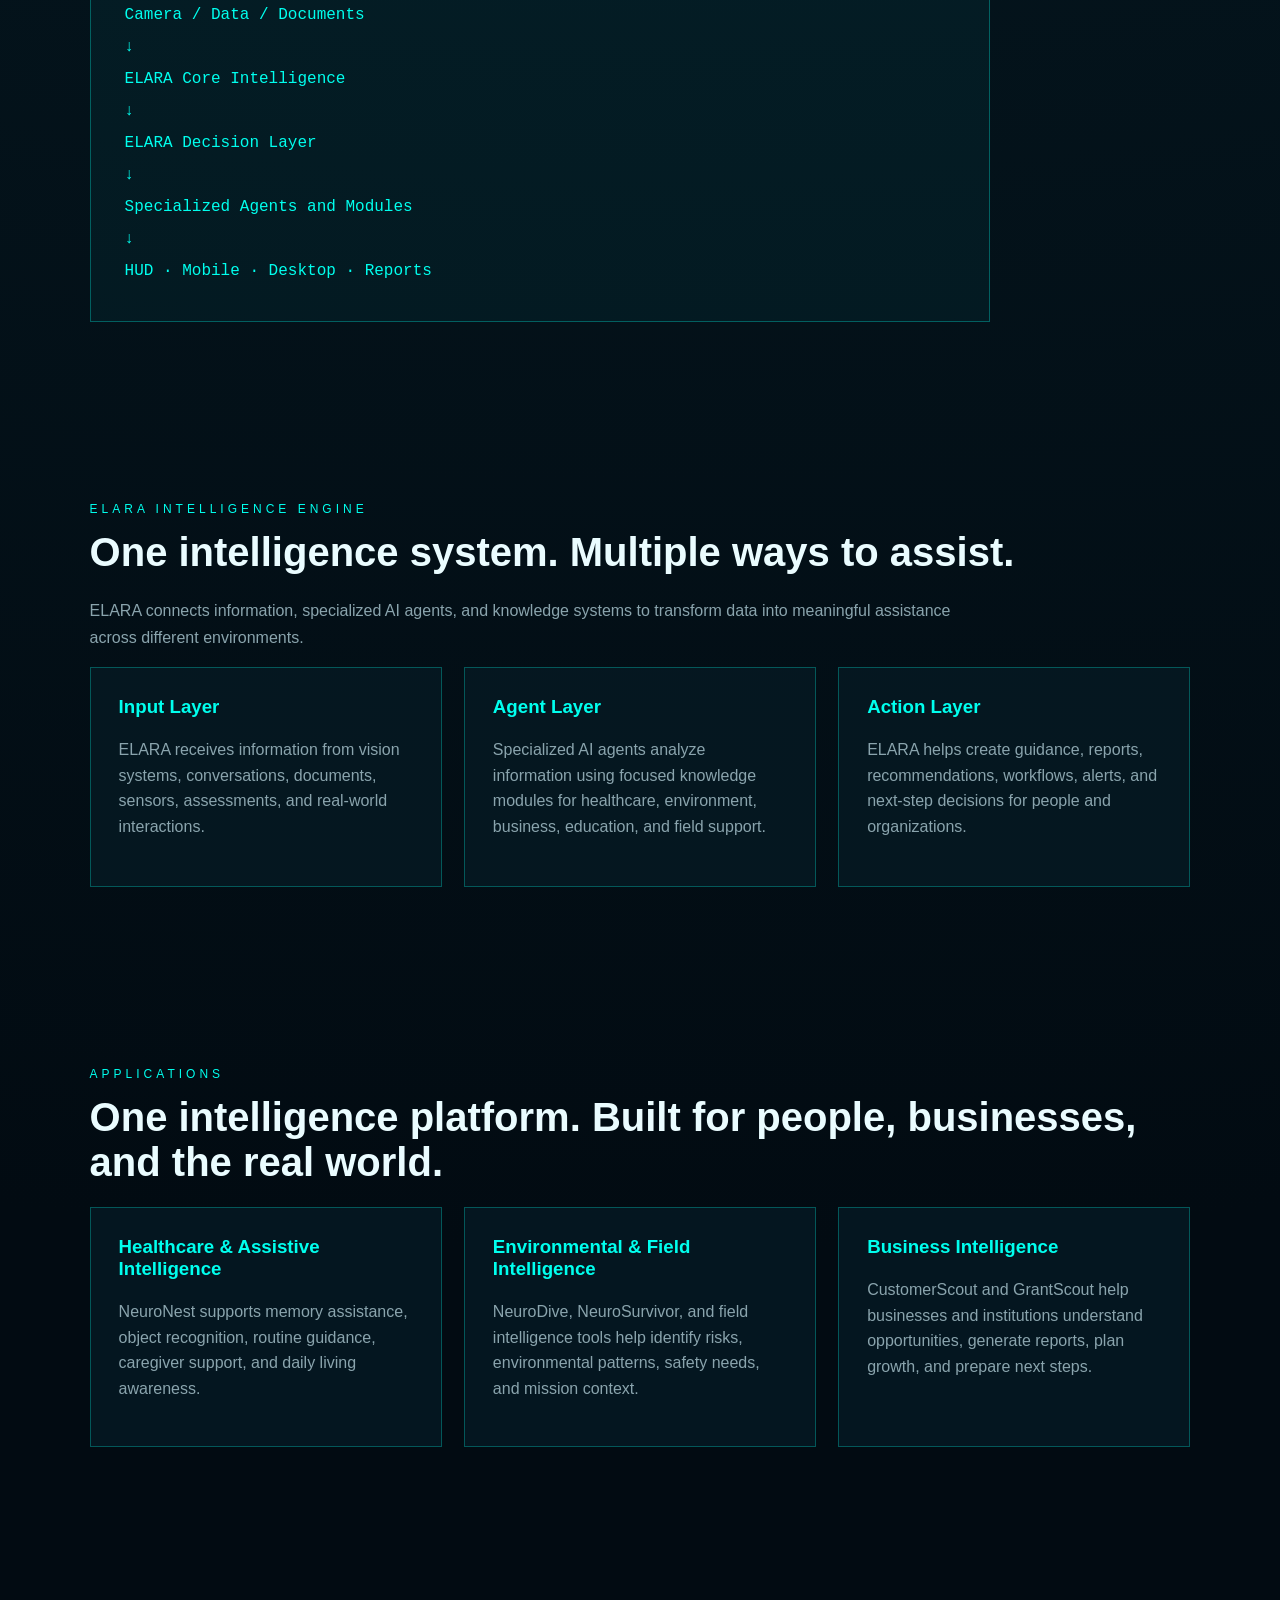
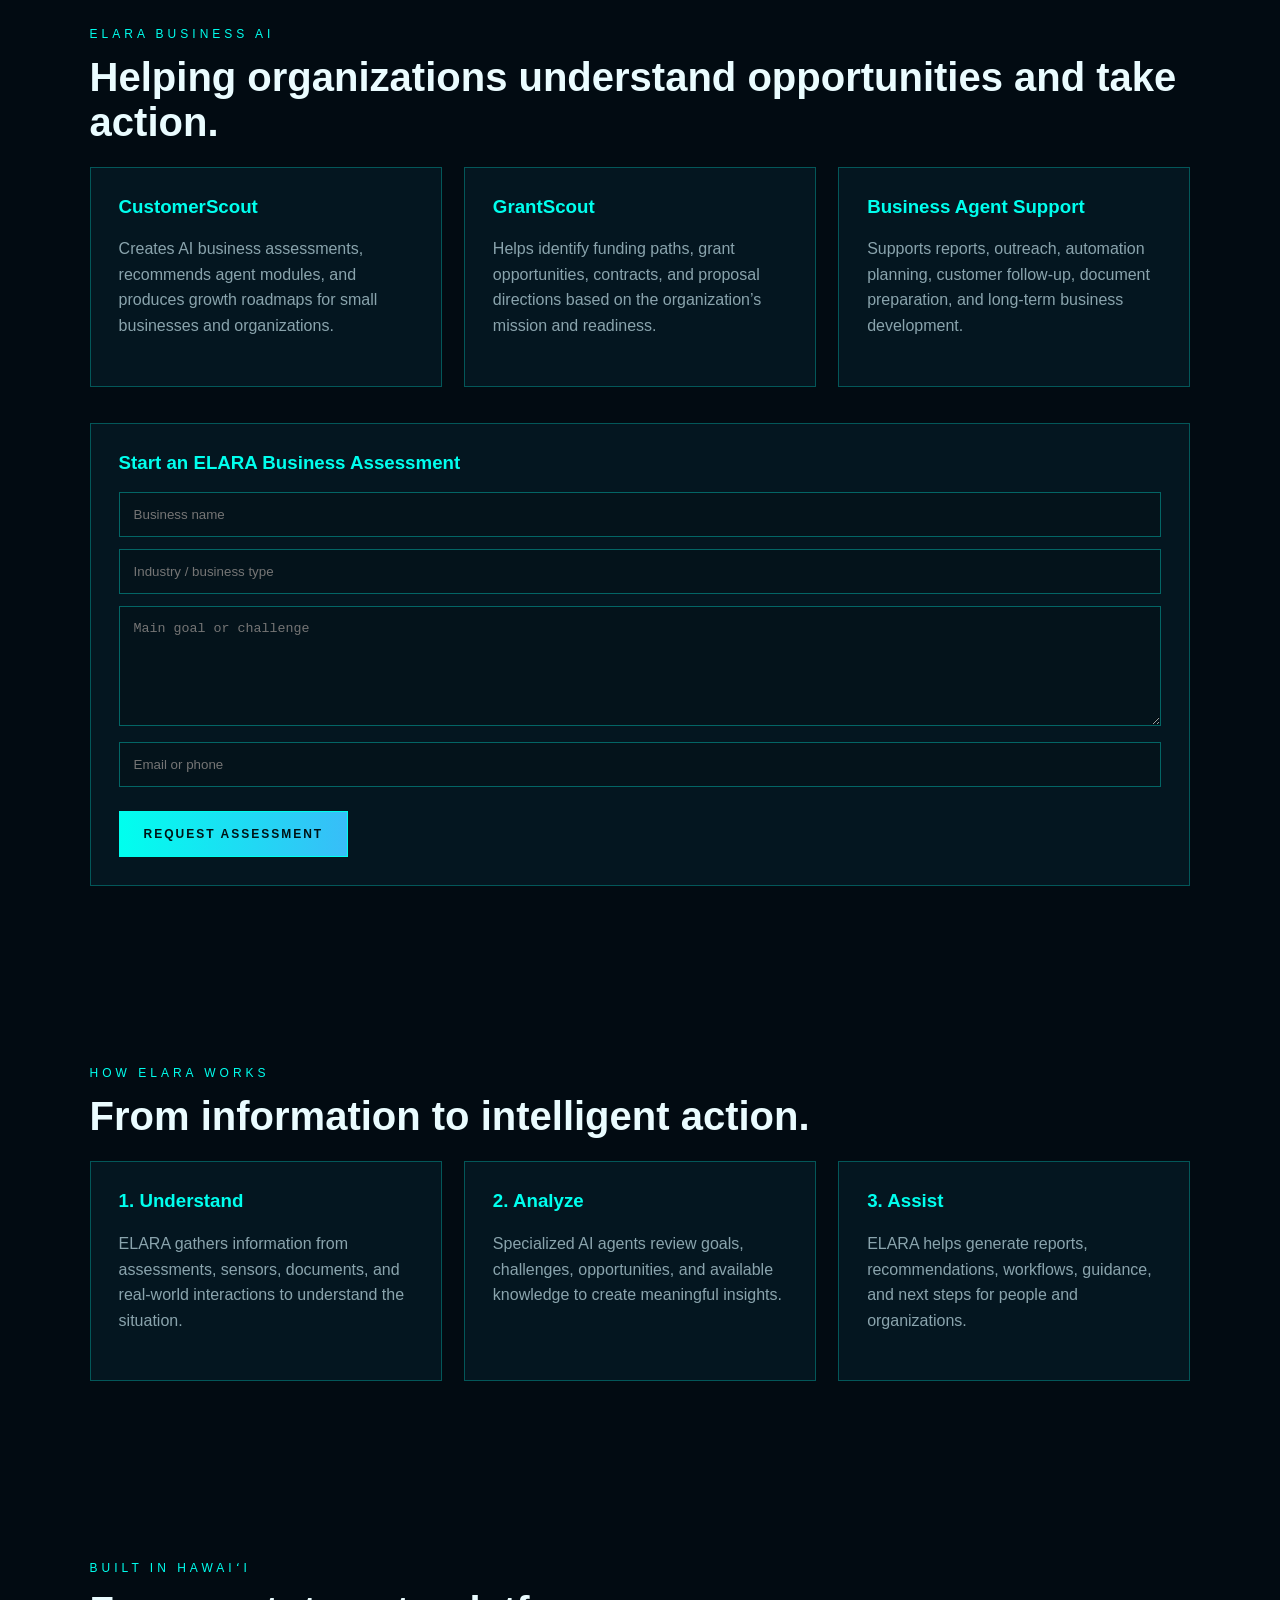
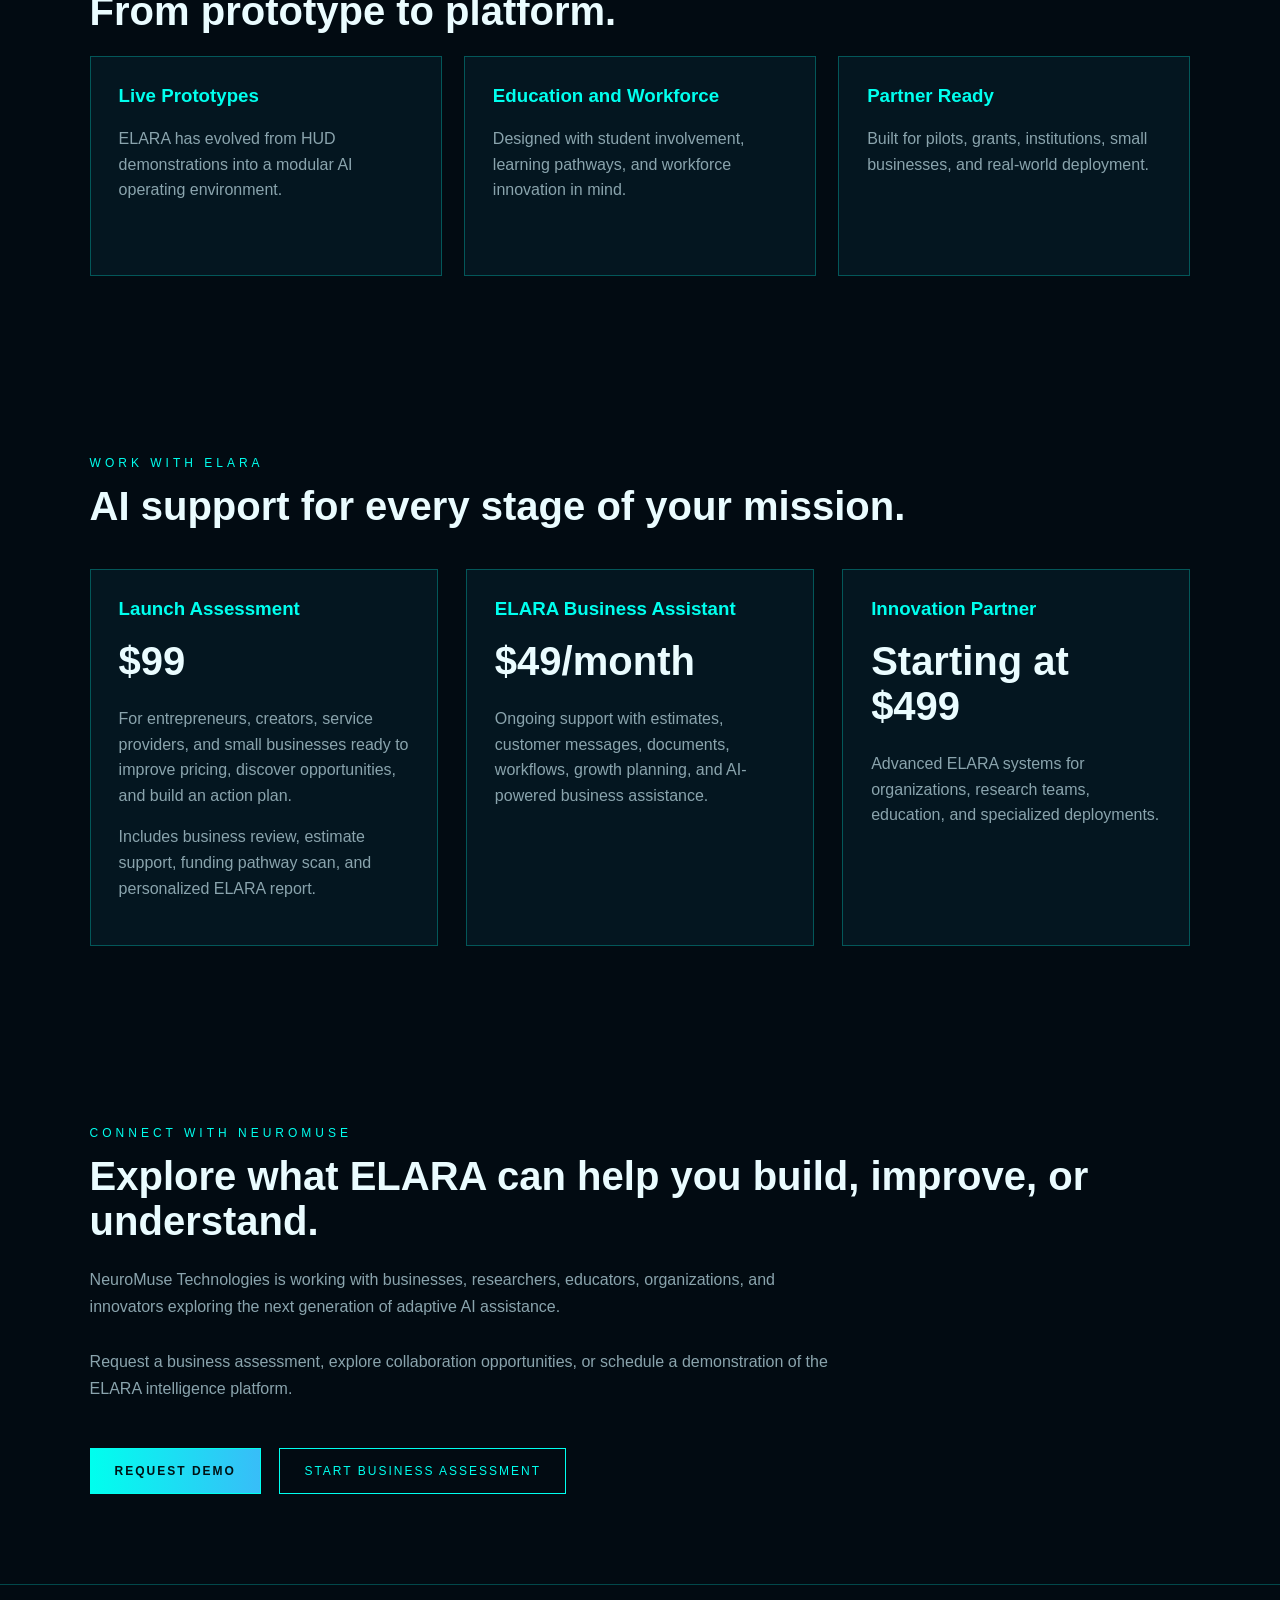
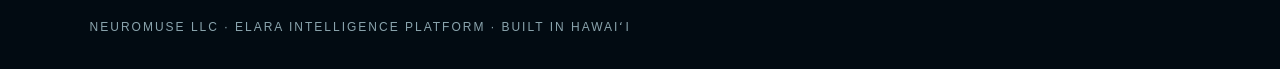
==== commit 52a4802a: "Remove founder launch banner and add ELARA visual demo showcase" ====
--- a/index.html
+++ b/index.html
@@ -325,6 +325,9 @@
 .season-panel{margin:0 7% 30px;padding:12px 18px;border:1px solid rgba(255,115,0,.3);border-radius:12px;background:linear-gradient(90deg,rgba(255,94,0,.10),rgba(168,85,247,.07));color:#eafcff}
 .season-panel strong{color:#ff9a2e}
 @media(max-width:700px){.season-switch{margin:12px 0 0}.season-badge{display:none}}
+
+.visual-showcase{background:linear-gradient(180deg,rgba(0,255,238,.025),transparent)}.showcase-lead{color:var(--muted);max-width:760px;line-height:1.7}.demo-grid{display:grid;grid-template-columns:repeat(3,1fr);gap:24px;margin-top:38px}.demo-card{background:rgba(6,25,35,.82);border:1px solid rgba(0,255,238,.22);padding:18px;border-radius:16px}.demo-card h3{color:var(--accent);margin:20px 0 8px}.demo-card p{color:var(--muted);line-height:1.6}.demo-window{height:250px;border:1px solid rgba(0,255,238,.25);border-radius:12px;overflow:hidden;background:#020b12;position:relative}.demo-bar{height:34px;padding:9px 12px;display:flex;justify-content:space-between;font:10px monospace;letter-spacing:1px;color:var(--muted);border-bottom:1px solid rgba(0,255,238,.18)}.demo-bar span:last-child{color:#45f0b0}.hud-frame{position:absolute;inset:45px 25px 25px;border:1px solid rgba(0,255,238,.3);display:grid;place-items:center}.hud-target{width:110px;height:80px;border:1px solid var(--accent);display:grid;place-items:center;text-align:center;font:10px monospace;color:var(--accent);box-shadow:0 0 25px rgba(0,255,238,.08)}.hud-target b{font-size:9px}.hud-label{position:absolute;bottom:10px;left:12px;font:9px monospace;color:var(--muted)}.hud-corner{position:absolute;width:16px;height:16px;border-color:var(--accent)}.tl{top:-1px;left:-1px;border-top:2px solid;border-left:2px solid}.tr{top:-1px;right:-1px;border-top:2px solid;border-right:2px solid}.bl{bottom:-1px;left:-1px;border-bottom:2px solid;border-left:2px solid}.br{bottom:-1px;right:-1px;border-bottom:2px solid;border-right:2px solid}.memory{background:radial-gradient(circle at 50% 38%,rgba(0,255,238,.15),transparent 34%),#020b12}.memory-orb{margin:30px auto 16px;width:78px;height:78px;border-radius:50%;display:grid;place-items:center;border:1px solid var(--accent);color:var(--accent);font:10px monospace;box-shadow:0 0 35px rgba(0,255,238,.12)}.memory-line{text-align:center;color:var(--text);font-size:13px}.memory-result{margin:16px 18px;padding:12px;background:rgba(0,255,238,.05);border:1px solid rgba(0,255,238,.15);color:var(--muted);font:11px monospace}.memory-result b{color:var(--accent)}.field-map{position:absolute;inset:34px 0 0;background:linear-gradient(125deg,transparent 0 30%,rgba(0,255,238,.05) 31% 32%,transparent 33% 60%,rgba(0,255,238,.04) 61% 62%,transparent 63%),repeating-linear-gradient(0deg,transparent 0 35px,rgba(0,255,238,.04) 36px 37px)}.map-pin{position:absolute;color:#45f0b0;text-shadow:0 0 12px #45f0b0}.p1{left:25%;top:32%}.p2{right:28%;bottom:27%}.map-route{position:absolute;left:27%;top:35%;width:48%;height:70px;border-bottom:1px solid var(--accent);transform:rotate(12deg);border-radius:50%}.field-panel{position:absolute;left:14px;right:14px;bottom:12px;padding:11px;background:rgba(2,11,18,.9);border:1px solid rgba(0,255,238,.18);display:grid;gap:4px;font:10px monospace}.field-panel small{color:var(--muted)}.field-panel strong{color:#45f0b0}.demo-strip{padding:45px 7%;display:flex;justify-content:space-between;align-items:center;gap:30px;border-top:1px solid rgba(0,255,238,.15);border-bottom:1px solid rgba(0,255,238,.15);background:rgba(0,255,238,.025)}.demo-pills{display:flex;flex-wrap:wrap;gap:10px;justify-content:flex-end}.demo-pills span{padding:10px 13px;border:1px solid rgba(0,255,238,.2);border-radius:999px;color:var(--muted);font-size:11px}.season-halloween .demo-card{border-color:rgba(255,138,0,.3)}.season-halloween .demo-card h3{color:#ff9a2e}.season-halloween .demo-strip{border-color:rgba(255,138,0,.2)}
+@media(max-width:900px){.demo-grid{grid-template-columns:1fr 1fr}.demo-strip{display:block}.demo-pills{justify-content:flex-start;margin-top:20px}}@media(max-width:650px){.demo-grid{grid-template-columns:1fr}.demo-window{height:230px}}
 </style>
 </head>
 
@@ -342,12 +345,7 @@
 
 <div class="season-panel" id="seasonPanel" aria-live="polite"><strong>🌺 ELARA NOW:</strong> Real-world AI for people, work, and everyday life.</div>
 
-<div class="launch-banner">
-  <strong>🚀 Founder Launch Program:</strong>
-  Turn your skills, tools, or business idea into a growth plan.
-  First 25 Founder Assessments include personalized setup support.
-  <a href="#business">Launch Assessment: $99</a>
-</div>
+
   
 <section class="hero">
   <div class="hero-copy">
@@ -366,7 +364,43 @@
   </div>
 </section>
 
- <section id="pillars">
+ <section id="visuals" class="visual-showcase">
+  <div class="eyebrow">SEE ELARA IN ACTION</div>
+  <h2>From idea to real-world intelligence.</h2>
+  <p class="showcase-lead">Explore the kinds of interfaces and experiences we are building around ELARA.</p>
+  <div class="demo-grid">
+    <div class="demo-card">
+      <div class="demo-window wearable">
+        <div class="demo-bar"><span>ELARA VISION</span><span>● LIVE</span></div>
+        <div class="hud-frame"><span class="hud-corner tl"></span><span class="hud-corner tr"></span><span class="hud-corner bl"></span><span class="hud-corner br"></span><div class="hud-target">OBJECT<br><b>IDENTIFIED</b></div><div class="hud-label">CONTEXT AWARENESS</div></div>
+      </div>
+      <h3>Wearable Intelligence</h3><p>Vision, voice and contextual assistance presented through a hands-free interface.</p>
+    </div>
+    <div class="demo-card">
+      <div class="demo-window memory">
+        <div class="demo-bar"><span>ELARA MEMORY</span><span>READY</span></div>
+        <div class="memory-orb">ELARA</div>
+        <div class="memory-line">“Where are my keys?”</div>
+        <div class="memory-result">Last seen: <b>Kitchen counter</b></div>
+      </div>
+      <h3>Adaptive Memory</h3><p>Contextual memory assistance designed to help people find, remember and understand everyday information.</p>
+    </div>
+    <div class="demo-card">
+      <div class="demo-window field">
+        <div class="demo-bar"><span>FIELD COMMANDER</span><span>READY</span></div>
+        <div class="field-map"><span class="map-pin p1">●</span><span class="map-pin p2">●</span><span class="map-route"></span><div class="field-panel"><b>JOB #1042</b><small>Photos · Measurements · Materials</small><strong>Daily Log Ready</strong></div></div>
+      </div>
+      <h3>Field Intelligence</h3><p>Turn photos, measurements, notes and job information into an organized field workflow.</p>
+    </div>
+  </div>
+</section>
+
+<section class="demo-strip">
+  <div><div class="eyebrow">ONE CORE · MANY MISSIONS</div><h2>ELARA adapts to the environment.</h2></div>
+  <div class="demo-pills"><span>👓 Vision</span><span>🧠 Memory</span><span>🎙️ Voice</span><span>📋 Documents</span><span>🛰️ Field Data</span><span>🤖 Agents</span></div>
+</section>
+
+<section id="pillars">
   <div class="eyebrow">THE ELARA PLATFORM</div>
   <h2>Built around three intelligence layers.</h2>
 
@@ -738,7 +772,7 @@
 
 function applySeason() {
   const month = new Date().getMonth() + 1;
-  const halloween = month === 10;
+  const halloween = month === 9 || month === 10; // launch the October seasonal experience early
   document.body.classList.toggle("season-halloween", halloween);
 
   const panel = document.getElementById("seasonPanel");
